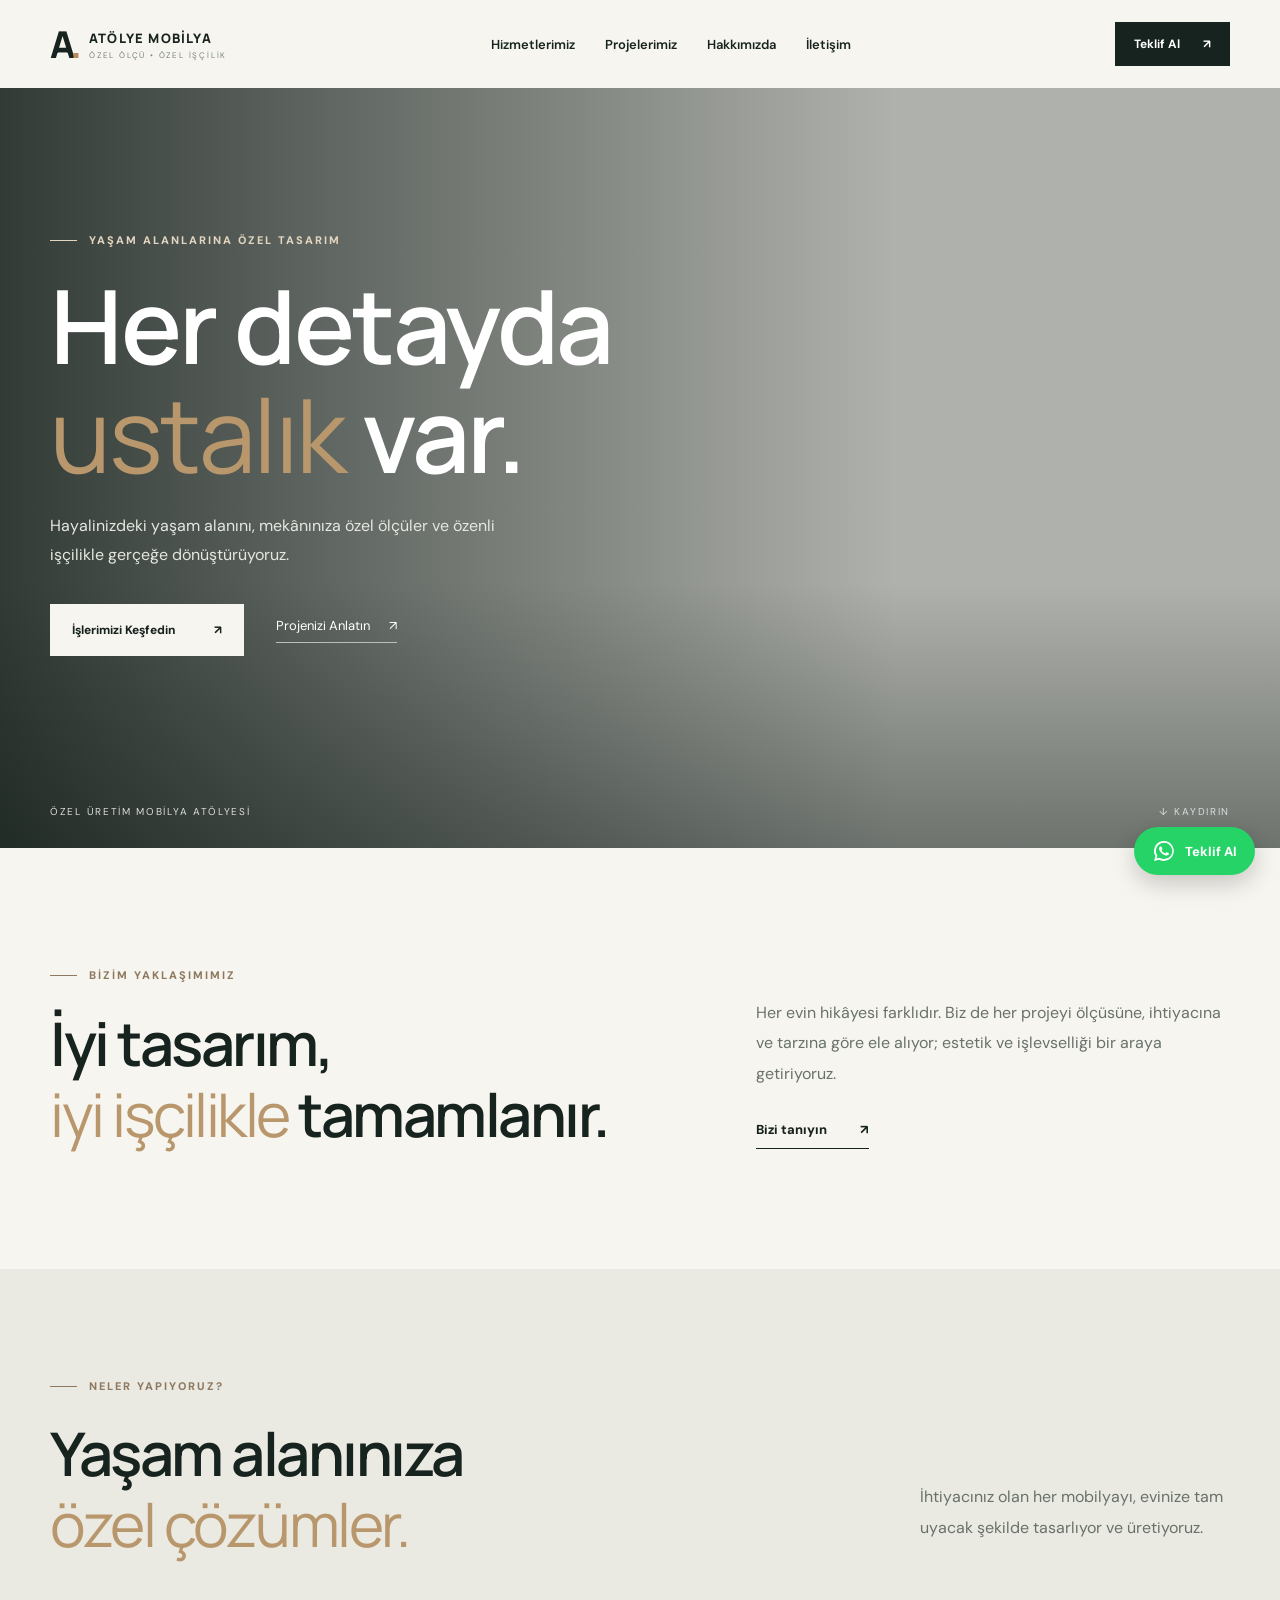
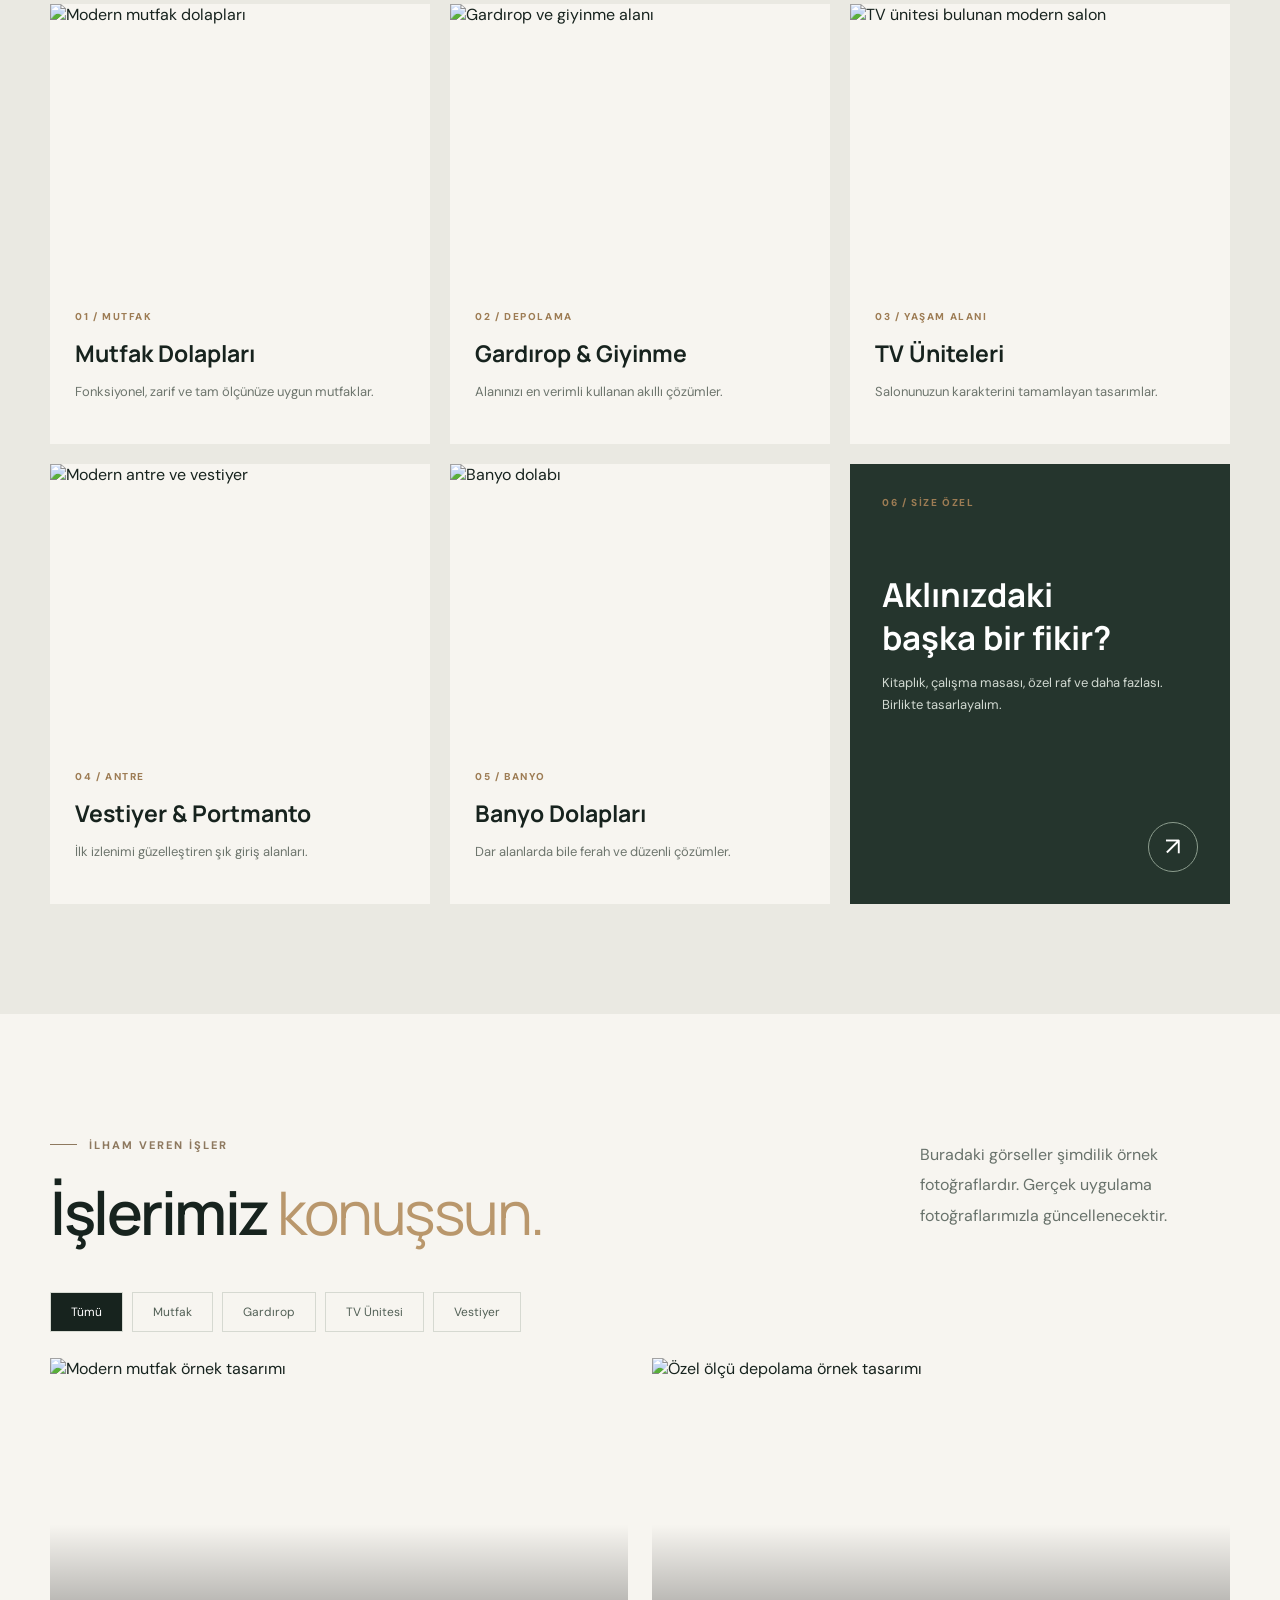
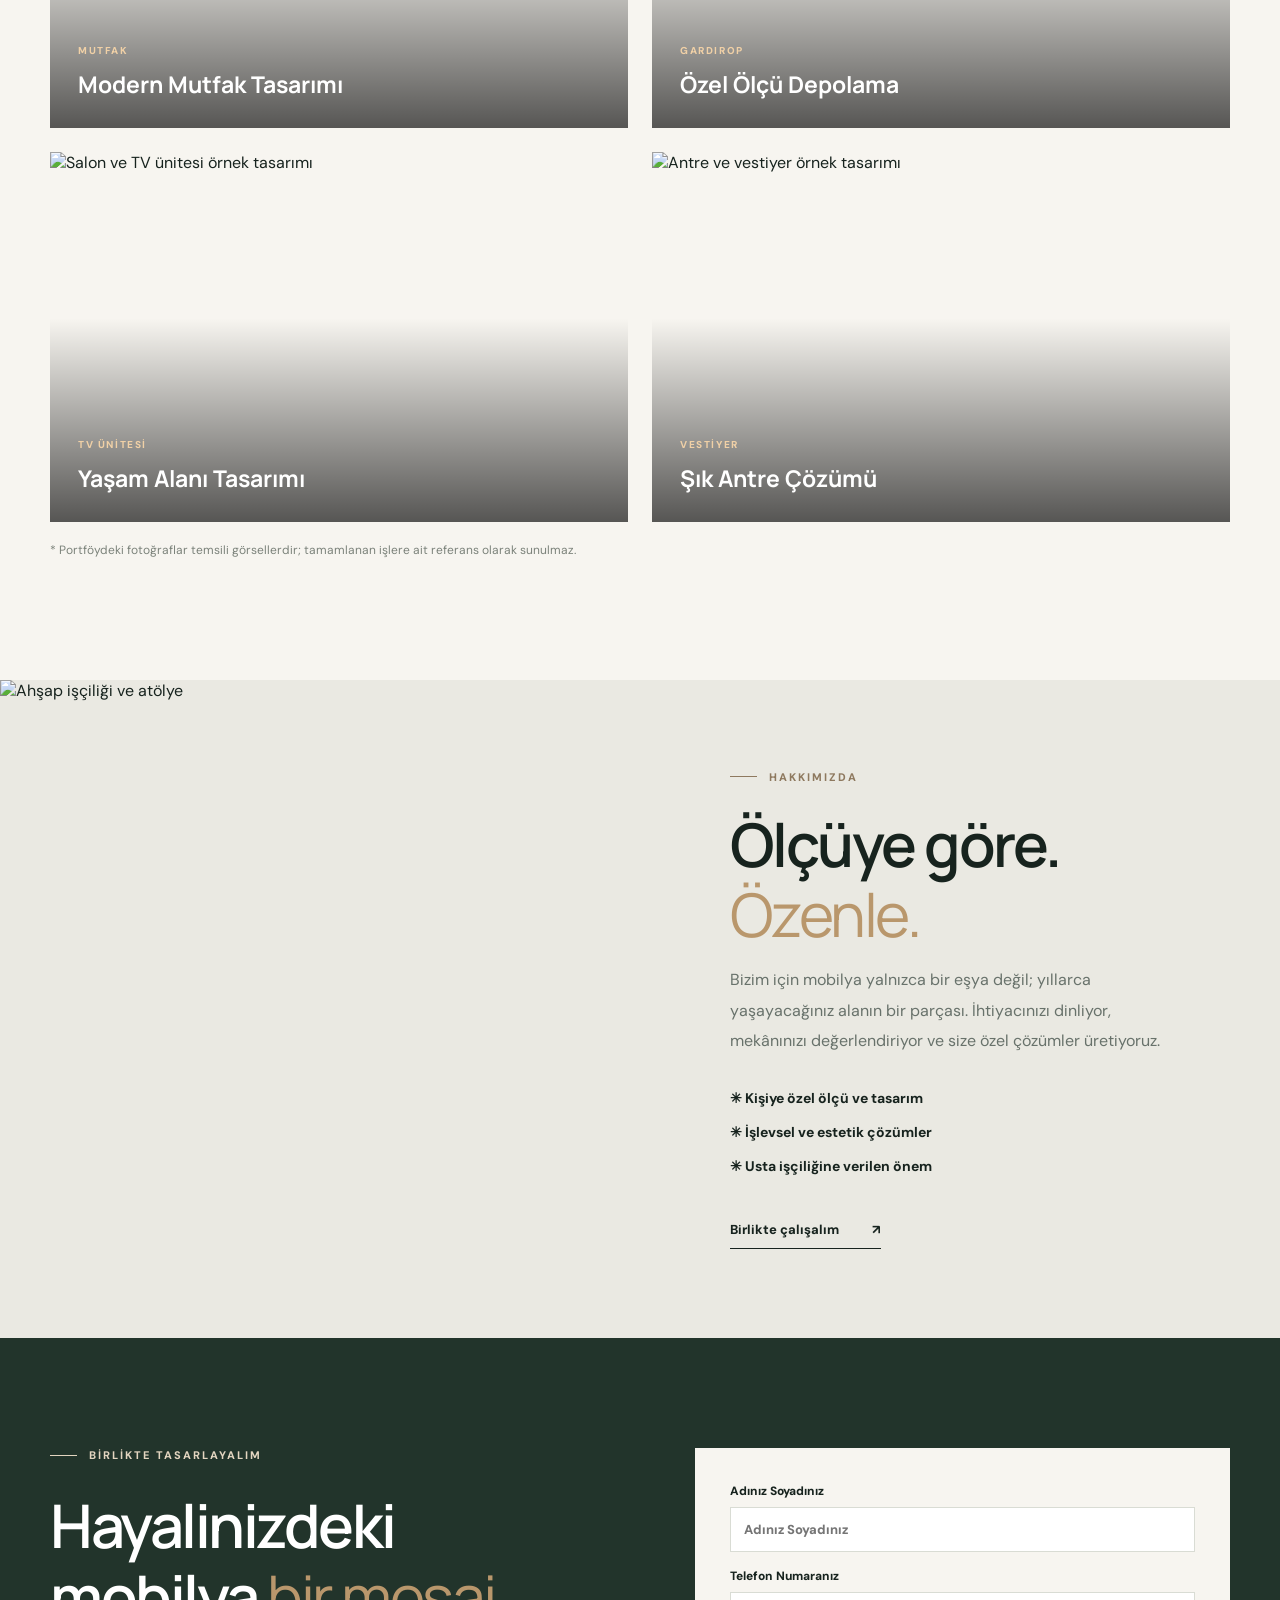
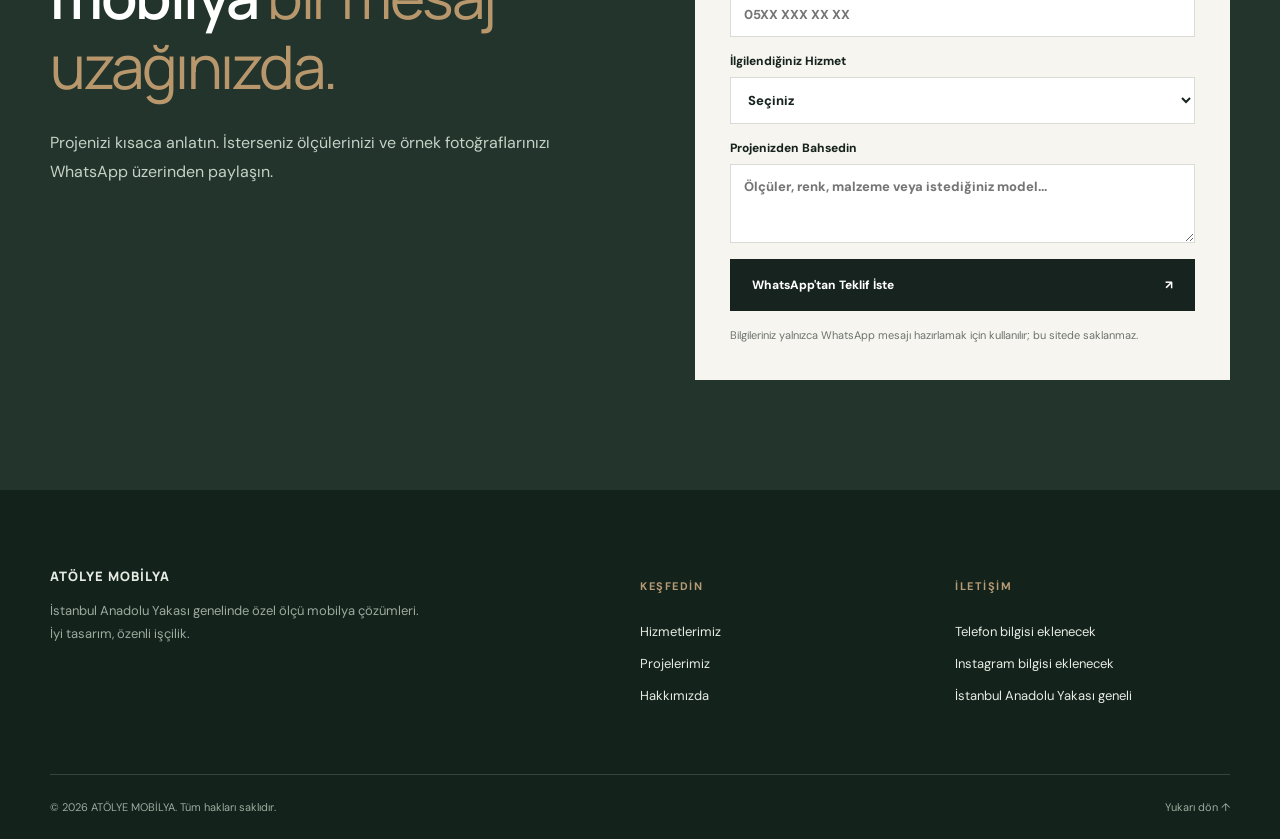
==== index.html @ ea19c131 "Add files via upload" ====
<!doctype html>
<html lang="tr">
<head>
<meta charset="utf-8"><meta name="viewport" content="width=device-width, initial-scale=1">
<title>Atölye Mobilya | Özel Ölçü Mobilya & İç Mekân Çözümleri</title>
<meta name="description" content="İstanbul Anadolu Yakası genelinde özel ölçü mutfak dolabı, gardırop, TV ünitesi, vestiyer ve banyo dolabı imalatı. Projeniz için teklif isteyin.">
<meta name="robots" content="index,follow"><meta name="geo.region" content="TR-34"><meta name="geo.placename" content="İstanbul Anadolu Yakası"><meta name="theme-color" content="#17231e">
<link rel="preconnect" href="https://fonts.googleapis.com"><link rel="preconnect" href="https://fonts.gstatic.com" crossorigin>
<link href="https://fonts.googleapis.com/css2?family=DM+Sans:wght@400;500;600;700&family=Manrope:wght@400;500;600;700;800&display=swap" rel="stylesheet">
<link rel="stylesheet" href="style.css">
</head>
<body>
<header class="header" id="top"><div class="wrap nav">
<a class="brand" href="#top"><span class="brand-mark">A<span class="brand-dot">.</span></span><span class="brand-words"><b data-brand>ATÖLYE MOBİLYA</b><small>ÖZEL ÖLÇÜ • ÖZEL İŞÇİLİK</small></span></a>
<nav class="desktop-nav"><a href="#hizmetler">Hizmetlerimiz</a><a href="#projeler">Projelerimiz</a><a href="#hakkimizda">Hakkımızda</a><a href="#iletisim">İletişim</a></nav>
<a class="nav-cta" href="#teklif">Teklif Al <span>↗</span></a>
<button class="menu-toggle" aria-label="Menüyü aç" aria-expanded="false">☰</button>
</div><nav class="mobile-nav" id="mobileNav"><a href="#hizmetler">Hizmetlerimiz</a><a href="#projeler">Projelerimiz</a><a href="#hakkimizda">Hakkımızda</a><a href="#iletisim">İletişim</a></nav></header>
<main>
<section class="hero"><div class="hero-bg"></div><div class="hero-shade"></div><div class="wrap hero-inner"><div class="eyebrow light"><span class="line"></span> YAŞAM ALANLARINA ÖZEL TASARIM</div><h1>Her detayda<br><em>ustalık</em> var.</h1><p>Hayalinizdeki yaşam alanını, mekânınıza özel ölçüler ve özenli işçilikle gerçeğe dönüştürüyoruz.</p><div class="hero-actions"><a class="btn btn-light" href="#projeler">İşlerimizi Keşfedin <span>↗</span></a><a class="text-link" href="#teklif">Projenizi Anlatın <span>↗</span></a></div></div><div class="hero-bottom wrap"><span>ÖZEL ÜRETİM MOBİLYA ATÖLYESİ</span><span>↓ KAYDIRIN</span></div></section>
<section class="intro wrap"><div class="eyebrow"><span class="line"></span> BİZİM YAKLAŞIMIMIZ</div><div class="intro-grid"><h2>İyi tasarım,<br><em>iyi işçilikle</em> tamamlanır.</h2><div><p>Her evin hikâyesi farklıdır. Biz de her projeyi ölçüsüne, ihtiyacına ve tarzına göre ele alıyor; estetik ve işlevselliği bir araya getiriyoruz.</p><a class="under-link" href="#hakkimizda">Bizi tanıyın <span>↗</span></a></div></div></section>
<section class="services section-pad" id="hizmetler"><div class="wrap"><div class="section-heading"><div><div class="eyebrow"><span class="line"></span> NELER YAPIYORUZ?</div><h2>Yaşam alanınıza<br><em>özel çözümler.</em></h2></div><p>İhtiyacınız olan her mobilyayı, evinize tam uyacak şekilde tasarlıyor ve üretiyoruz.</p></div>
<div class="service-grid">
<article class="service-card"><img src="https://images.unsplash.com/photo-1556912172-45b7abe8b7e1?auto=format&fit=crop&w=1100&q=85" alt="Modern mutfak dolapları" loading="lazy"><div><span>01 / MUTFAK</span><h3>Mutfak Dolapları</h3><p>Fonksiyonel, zarif ve tam ölçünüze uygun mutfaklar.</p></div></article>
<article class="service-card"><img src="https://images.unsplash.com/photo-1558997519-83ea9252edf8?auto=format&fit=crop&w=1100&q=85" alt="Gardırop ve giyinme alanı" loading="lazy"><div><span>02 / DEPOLAMA</span><h3>Gardırop & Giyinme</h3><p>Alanınızı en verimli kullanan akıllı çözümler.</p></div></article>
<article class="service-card"><img src="https://images.unsplash.com/photo-1600210492486-724fe5c67fb0?auto=format&fit=crop&w=1100&q=85" alt="TV ünitesi bulunan modern salon" loading="lazy"><div><span>03 / YAŞAM ALANI</span><h3>TV Üniteleri</h3><p>Salonunuzun karakterini tamamlayan tasarımlar.</p></div></article>
<article class="service-card"><img src="https://images.unsplash.com/photo-1600566753190-17f0baa2a6c3?auto=format&fit=crop&w=1100&q=85" alt="Modern antre ve vestiyer" loading="lazy"><div><span>04 / ANTRE</span><h3>Vestiyer & Portmanto</h3><p>İlk izlenimi güzelleştiren şık giriş alanları.</p></div></article>
<article class="service-card"><img src="https://images.unsplash.com/photo-1620626011761-996317b8d101?auto=format&fit=crop&w=1100&q=85" alt="Banyo dolabı" loading="lazy"><div><span>05 / BANYO</span><h3>Banyo Dolapları</h3><p>Dar alanlarda bile ferah ve düzenli çözümler.</p></div></article>
<article class="service-card service-plain"><div class="plain-content"><span>06 / SİZE ÖZEL</span><h3>Aklınızdaki<br>başka bir fikir?</h3><p>Kitaplık, çalışma masası, özel raf ve daha fazlası. Birlikte tasarlayalım.</p><a href="#teklif" class="circle-arrow" aria-label="Teklif iste">↗</a></div></article>
</div></div></section>
<section class="portfolio section-pad" id="projeler"><div class="wrap"><div class="section-heading"><div><div class="eyebrow"><span class="line"></span> İLHAM VEREN İŞLER</div><h2>İşlerimiz <em>konuşsun.</em></h2></div><p>Buradaki görseller şimdilik örnek fotoğraflardır. Gerçek uygulama fotoğraflarımızla güncellenecektir.</p></div>
<div class="filters" role="group" aria-label="Proje filtreleri"><button class="filter active" data-filter="all">Tümü</button><button class="filter" data-filter="mutfak">Mutfak</button><button class="filter" data-filter="gardırop">Gardırop</button><button class="filter" data-filter="tv">TV Ünitesi</button><button class="filter" data-filter="vestiyer">Vestiyer</button></div>
<div class="project-grid">
<article class="project" data-cat="mutfak"><img src="https://images.unsplash.com/photo-1600607687920-4e2a09cf159d?auto=format&fit=crop&w=1200&q=85" alt="Modern mutfak örnek tasarımı" loading="lazy"><div class="project-info"><span>MUTFAK</span><h3>Modern Mutfak Tasarımı</h3></div></article>
<article class="project" data-cat="gardırop"><img src="https://images.unsplash.com/photo-1616486338812-3dadae4b4ace?auto=format&fit=crop&w=1200&q=85" alt="Özel ölçü depolama örnek tasarımı" loading="lazy"><div class="project-info"><span>GARDIROP</span><h3>Özel Ölçü Depolama</h3></div></article>
<article class="project" data-cat="tv"><img src="https://images.unsplash.com/photo-1600607687939-ce8a6c25118c?auto=format&fit=crop&w=1200&q=85" alt="Salon ve TV ünitesi örnek tasarımı" loading="lazy"><div class="project-info"><span>TV ÜNİTESİ</span><h3>Yaşam Alanı Tasarımı</h3></div></article>
<article class="project" data-cat="vestiyer"><img src="https://images.unsplash.com/photo-1600607687644-c7171b42498f?auto=format&fit=crop&w=1200&q=85" alt="Antre ve vestiyer örnek tasarımı" loading="lazy"><div class="project-info"><span>VESTİYER</span><h3>Şık Antre Çözümü</h3></div></article>
</div><p class="portfolio-note">* Portföydeki fotoğraflar temsili görsellerdir; tamamlanan işlere ait referans olarak sunulmaz.</p></div></section>
<section class="about" id="hakkimizda"><div class="about-image"><img src="https://images.unsplash.com/photo-1504917595217-d4dc5ebe6122?auto=format&fit=crop&w=1400&q=85" alt="Ahşap işçiliği ve atölye" loading="lazy"></div><div class="about-copy"><div class="eyebrow"><span class="line"></span> HAKKIMIZDA</div><h2>Ölçüye göre.<br><em>Özenle.</em></h2><p>Bizim için mobilya yalnızca bir eşya değil; yıllarca yaşayacağınız alanın bir parçası. İhtiyacınızı dinliyor, mekânınızı değerlendiriyor ve size özel çözümler üretiyoruz.</p><div class="about-points"><span>✳ Kişiye özel ölçü ve tasarım</span><span>✳ İşlevsel ve estetik çözümler</span><span>✳ Usta işçiliğine verilen önem</span></div><a class="under-link" href="#teklif">Birlikte çalışalım <span>↗</span></a></div></section>
<section class="cta-section" id="teklif"><div class="wrap cta-grid"><div><div class="eyebrow light"><span class="line"></span> BİRLİKTE TASARLAYALIM</div><h2>Hayalinizdeki<br>mobilya <em>bir mesaj uzağınızda.</em></h2><p>Projenizi kısaca anlatın. İsterseniz ölçülerinizi ve örnek fotoğraflarınızı WhatsApp üzerinden paylaşın.</p></div><form id="quoteForm" class="quote-form"><label>Adınız Soyadınız<input name="name" placeholder="Adınız Soyadınız" required></label><label>Telefon Numaranız<input name="phone" type="tel" placeholder="05XX XXX XX XX" required></label><label>İlgilendiğiniz Hizmet<select name="service" required><option value="">Seçiniz</option><option>Mutfak Dolabı</option><option>Gardırop</option><option>TV Ünitesi</option><option>Vestiyer</option><option>Banyo Dolabı</option><option>Diğer Özel Mobilya</option></select></label><label>Projenizden Bahsedin<textarea name="details" rows="3" placeholder="Ölçüler, renk, malzeme veya istediğiniz model..."></textarea></label><button class="btn btn-dark" type="submit">WhatsApp'tan Teklif İste <span>↗</span></button><small id="formNotice">Bilgileriniz yalnızca WhatsApp mesajı hazırlamak için kullanılır; bu sitede saklanmaz.</small></form></div></section>
</main>
<footer id="iletisim"><div class="wrap footer-grid"><div><a class="footer-brand" href="#top" data-brand>ATÖLYE MOBİLYA</a><p>İstanbul Anadolu Yakası genelinde özel ölçü mobilya çözümleri.<br>İyi tasarım, özenli işçilik.</p></div><div><h4>KEŞFEDİN</h4><a href="#hizmetler">Hizmetlerimiz</a><a href="#projeler">Projelerimiz</a><a href="#hakkimizda">Hakkımızda</a></div><div><h4>İLETİŞİM</h4><a id="footerPhone" href="#teklif">Telefon bilgisi eklenecek</a><a id="footerInstagram" href="#teklif">Instagram bilgisi eklenecek</a><span id="footerLocation">Hizmet bölgesi eklenecek</span></div></div><div class="wrap footer-bottom"><span>© <span id="year"></span> <span data-brand>ATÖLYE MOBİLYA</span>. Tüm hakları saklıdır.</span><a href="#top">Yukarı dön ↑</a></div></footer>
<a class="floating-wa" href="#teklif" aria-label="WhatsApp'tan teklif iste"><svg viewBox="0 0 24 24" aria-hidden="true"><path fill="currentColor" d="M12.04 2A9.93 9.93 0 0 0 3.5 17.1L2 22l5.04-1.32A9.96 9.96 0 1 0 12.04 2Zm0 18.12a8.15 8.15 0 0 1-4.16-1.14l-.3-.18-2.99.78.8-2.92-.2-.3a8.2 8.2 0 1 1 6.85 3.76Zm4.5-6.13c-.25-.12-1.47-.73-1.7-.81-.22-.08-.39-.12-.55.12-.16.25-.63.81-.77.98-.14.16-.28.18-.53.06-.25-.13-1.04-.39-1.98-1.23-.73-.65-1.23-1.46-1.37-1.7-.14-.25-.02-.38.1-.5.11-.11.25-.29.37-.43.12-.14.16-.24.24-.4.08-.16.04-.31-.02-.43-.06-.13-.55-1.33-.76-1.82-.2-.48-.4-.41-.55-.42h-.47c-.16 0-.43.06-.65.31-.22.25-.85.83-.85 2.03s.87 2.36.99 2.52c.12.16 1.71 2.61 4.14 3.66.58.25 1.03.4 1.38.51.58.18 1.11.15 1.53.09.47-.07 1.47-.6 1.68-1.18.21-.58.21-1.08.15-1.18-.06-.1-.22-.16-.47-.29Z"/></svg><span>Teklif Al</span></a>
<script src="config.js"></script><script src="script.js"></script>
</body></html>
---- style.css ----
*{box-sizing:border-box}html{scroll-behavior:smooth}body{margin:0;background:#f7f5f0;color:#17231e;font-family:"DM Sans",sans-serif}a{color:inherit;text-decoration:none}button,input,select,textarea{font:inherit}button{cursor:pointer}img{display:block;width:100%;height:100%;object-fit:cover}.wrap{width:min(1180px,calc(100% - 48px));margin:auto}.header{height:88px;position:relative;z-index:20;background:#f7f5f0}.nav{height:100%;display:flex;align-items:center;justify-content:space-between;gap:24px}.brand{display:flex;align-items:center;gap:12px}.brand-mark{font:800 37px Manrope,sans-serif;letter-spacing:-5px}.brand-dot{color:#b68c5a}.brand-words{display:flex;flex-direction:column;gap:3px}.brand-words b{font:800 13px Manrope;letter-spacing:1.2px}.brand-words small{font-size:8px;letter-spacing:1.8px;color:#79827c}.desktop-nav{display:flex;gap:30px;font-size:13px;font-weight:600}.desktop-nav a:hover,.under-link:hover{color:#a37a4d}.nav-cta{padding:14px 19px;background:#17231e;color:white;font-size:12px;font-weight:700}.nav-cta span,.btn span{margin-left:20px}.menu-toggle,.mobile-nav{display:none}.hero{height:min(760px,calc(100svh - 88px));min-height:560px;position:relative;color:white}.hero-bg{position:absolute;inset:0;background:url("https://images.unsplash.com/photo-1600607687920-4e2a09cf159d?auto=format&fit=crop&w=2000&q=90") center/cover}.hero-shade{position:absolute;inset:0;background:linear-gradient(90deg,rgba(10,21,16,.83),rgba(10,21,16,.30) 70%),linear-gradient(0deg,rgba(10,21,16,.4),transparent 35%)}.hero-inner{position:relative;padding-top:145px}.eyebrow{font-size:11px;font-weight:800;letter-spacing:2px;display:flex;align-items:center;gap:12px;color:#8e795f}.eyebrow.light{color:#e3d5c0}.line{width:27px;height:1px;background:currentColor}.hero h1,h2{font-family:Manrope,sans-serif;letter-spacing:-2.5px;font-weight:600}.hero h1{font-size:clamp(60px,8vw,112px);line-height:1.06;margin:24px 0}.hero h1 em,h2 em{font-style:normal;font-weight:400;color:#b9976c}.hero p{max-width:490px;color:#e6e7e1;line-height:1.8;font-size:16px}.hero-actions{display:flex;align-items:center;gap:32px;margin-top:34px}.btn{border:0;padding:18px 22px;font-size:12px;font-weight:800;display:inline-flex;justify-content:space-between;align-items:center;gap:18px}.btn-light{background:#f7f5f0;color:#17231e}.text-link{font-size:13px;border-bottom:1px solid #bdbeb5;padding-bottom:8px}.text-link span{margin-left:16px}.hero-bottom{position:absolute;bottom:30px;left:50%;transform:translateX(-50%);display:flex;justify-content:space-between;font-size:10px;letter-spacing:1.7px;color:#ddd}.intro{padding:120px 0}.intro-grid{display:grid;grid-template-columns:1.3fr 1fr;gap:90px;align-items:end}.intro h2,.section-heading h2,.about h2,.cta-section h2{font-size:clamp(39px,4.7vw,64px);line-height:1.17;margin:25px 0 0}.intro-grid p,.section-heading p,.about-copy p{color:#68726b;font-size:16px;line-height:1.9}.under-link{display:inline-block;font-size:13px;font-weight:800;border-bottom:1px solid;padding:0 0 10px;margin-top:16px}.under-link span{margin-left:30px}.section-pad{padding:110px 0}.services{background:#eae9e2}.section-heading{display:flex;justify-content:space-between;align-items:end;gap:45px;margin-bottom:45px}.section-heading p{max-width:310px}.service-grid{display:grid;grid-template-columns:repeat(3,1fr);gap:20px}.service-card{background:#f7f5f0;min-height:440px}.service-card img{height:275px}.service-card>div:not(.plain-content){padding:25px}.service-card span,.project-info span,.plain-content span{font-size:10px;letter-spacing:1.6px;color:#9d7c54;font-weight:800}.service-card h3{font:700 23px Manrope;margin:12px 0}.service-card p{font-size:13px;line-height:1.7;color:#6d756d;margin:0}.service-plain{background:#25352d;color:white}.plain-content{height:100%;padding:32px;display:flex;flex-direction:column}.plain-content h3{font-size:33px;line-height:1.3;margin-top:65px}.plain-content p{color:#d1d9d1}.circle-arrow{margin-top:auto;align-self:flex-end;border:1px solid #8b9c8d;width:50px;height:50px;display:grid;place-items:center;border-radius:50%;font-size:25px}.portfolio{background:#f7f5f0}.filters{display:flex;gap:9px;flex-wrap:wrap;margin-bottom:26px}.filter{border:1px solid #d6d9d1;background:transparent;color:#526056;padding:11px 20px;font-size:12px}.filter.active,.filter:hover{background:#17231e;color:white}.project-grid{display:grid;grid-template-columns:repeat(2,1fr);gap:24px}.project{position:relative;height:370px;overflow:hidden}.project img{transition:transform .5s}.project:hover img{transform:scale(1.05)}.project:after{content:"";position:absolute;inset:0;background:linear-gradient(0deg,rgba(0,0,0,.65),transparent 55%)}.project-info{position:absolute;z-index:1;bottom:28px;left:28px;color:white}.project-info span{color:#f0d0a6}.project-info h3{font:700 23px Manrope;margin:9px 0 0}.project.hidden{display:none}.portfolio-note{font-size:12px;color:#7b827a;margin-top:20px}.about{display:grid;grid-template-columns:1fr 1fr;background:#eae9e2}.about-image{min-height:650px}.about-copy{padding:clamp(45px,7vw,110px);display:flex;flex-direction:column;align-items:flex-start;justify-content:center}.about-points{display:flex;flex-direction:column;gap:16px;margin:16px 0 30px;font-size:14px;font-weight:700}.cta-section{padding:110px 0;background:#22342b;color:white}.cta-grid{display:grid;grid-template-columns:1fr 1fr;gap:110px}.cta-section h2{margin:28px 0}.cta-section p{color:#c5d1c7;line-height:1.8}.quote-form{background:#f7f5f0;padding:35px;color:#17231e;display:flex;flex-direction:column;gap:16px}.quote-form label{display:flex;flex-direction:column;gap:8px;font-size:12px;font-weight:800}.quote-form input,.quote-form select,.quote-form textarea{width:100%;padding:13px;border:1px solid #d9dcd4;border-radius:0;background:white;color:#17231e;outline-color:#9c7c53;font-size:13px}.btn-dark{background:#17231e;color:white;width:100%}.quote-form small{font-size:11px;line-height:1.6;color:#6b746c}footer{background:#13221a;color:#e6ebe4;padding:75px 0 25px}.footer-grid{display:grid;grid-template-columns:2fr 1fr 1fr;gap:40px}.footer-brand{font:800 23px Manrope;letter-spacing:1px}.footer-grid p{color:#9daaa0;line-height:1.8;font-size:13px}.footer-grid>div:not(:first-child){display:flex;flex-direction:column;gap:15px}.footer-grid h4{font-size:11px;letter-spacing:1.5px;color:#b69b76}.footer-grid a,.footer-grid span{font-size:13px}.footer-bottom{border-top:1px solid #34463b;margin-top:70px;padding-top:25px;display:flex;justify-content:space-between;color:#9daaa0;font-size:11px}.floating-wa{position:fixed;right:25px;bottom:25px;z-index:30;display:flex;align-items:center;gap:9px;background:#25d366;color:white;border-radius:50px;padding:12px 18px;font-size:13px;font-weight:800;box-shadow:0 8px 25px #0003}.floating-wa svg{width:24px;height:24px}@media(max-width:900px){.desktop-nav,.nav-cta{display:none}.menu-toggle{display:block;border:0;background:none;font-size:27px}.mobile-nav.open{display:flex;position:absolute;top:88px;left:0;right:0;background:#f7f5f0;flex-direction:column;padding:20px 24px;gap:20px;box-shadow:0 10px 20px #0001}.hero-inner{padding-top:110px}.service-grid{grid-template-columns:repeat(2,1fr)}.intro-grid,.cta-grid{gap:40px}.about-copy{padding:45px}}@media(max-width:620px){.wrap{width:calc(100% - 36px)}.header{height:74px}.mobile-nav.open{top:74px}.brand-words b{font-size:11px}.brand-words small{font-size:7px}.hero{min-height:600px;height:calc(100svh - 74px)}.hero-inner{padding-top:115px}.hero h1{font-size:57px;letter-spacing:-2px}.hero p{font-size:14px}.hero-actions{flex-direction:column;align-items:flex-start;gap:22px}.hero-bottom{font-size:8px}.intro{padding:75px 0}.intro-grid,.cta-grid,.about{grid-template-columns:1fr}.intro h2,.section-heading h2,.about h2,.cta-section h2{font-size:41px;letter-spacing:-1.5px}.section-pad{padding:75px 0}.section-heading{display:block}.section-heading p{max-width:100%}.service-grid,.project-grid{grid-template-columns:1fr}.service-card{min-height:unset}.service-card img{height:260px}.service-plain{min-height:340px}.plain-content h3{margin-top:35px}.project{height:290px}.about-image{min-height:350px}.about-copy{padding:65px 24px}.cta-section{padding:75px 0}.quote-form{padding:24px}.footer-grid{grid-template-columns:1fr 1fr}.footer-grid>div:first-child{grid-column:1/-1}.footer-bottom{gap:20px}.floating-wa{right:15px;bottom:15px}.floating-wa span{display:none}.floating-wa{padding:14px}}
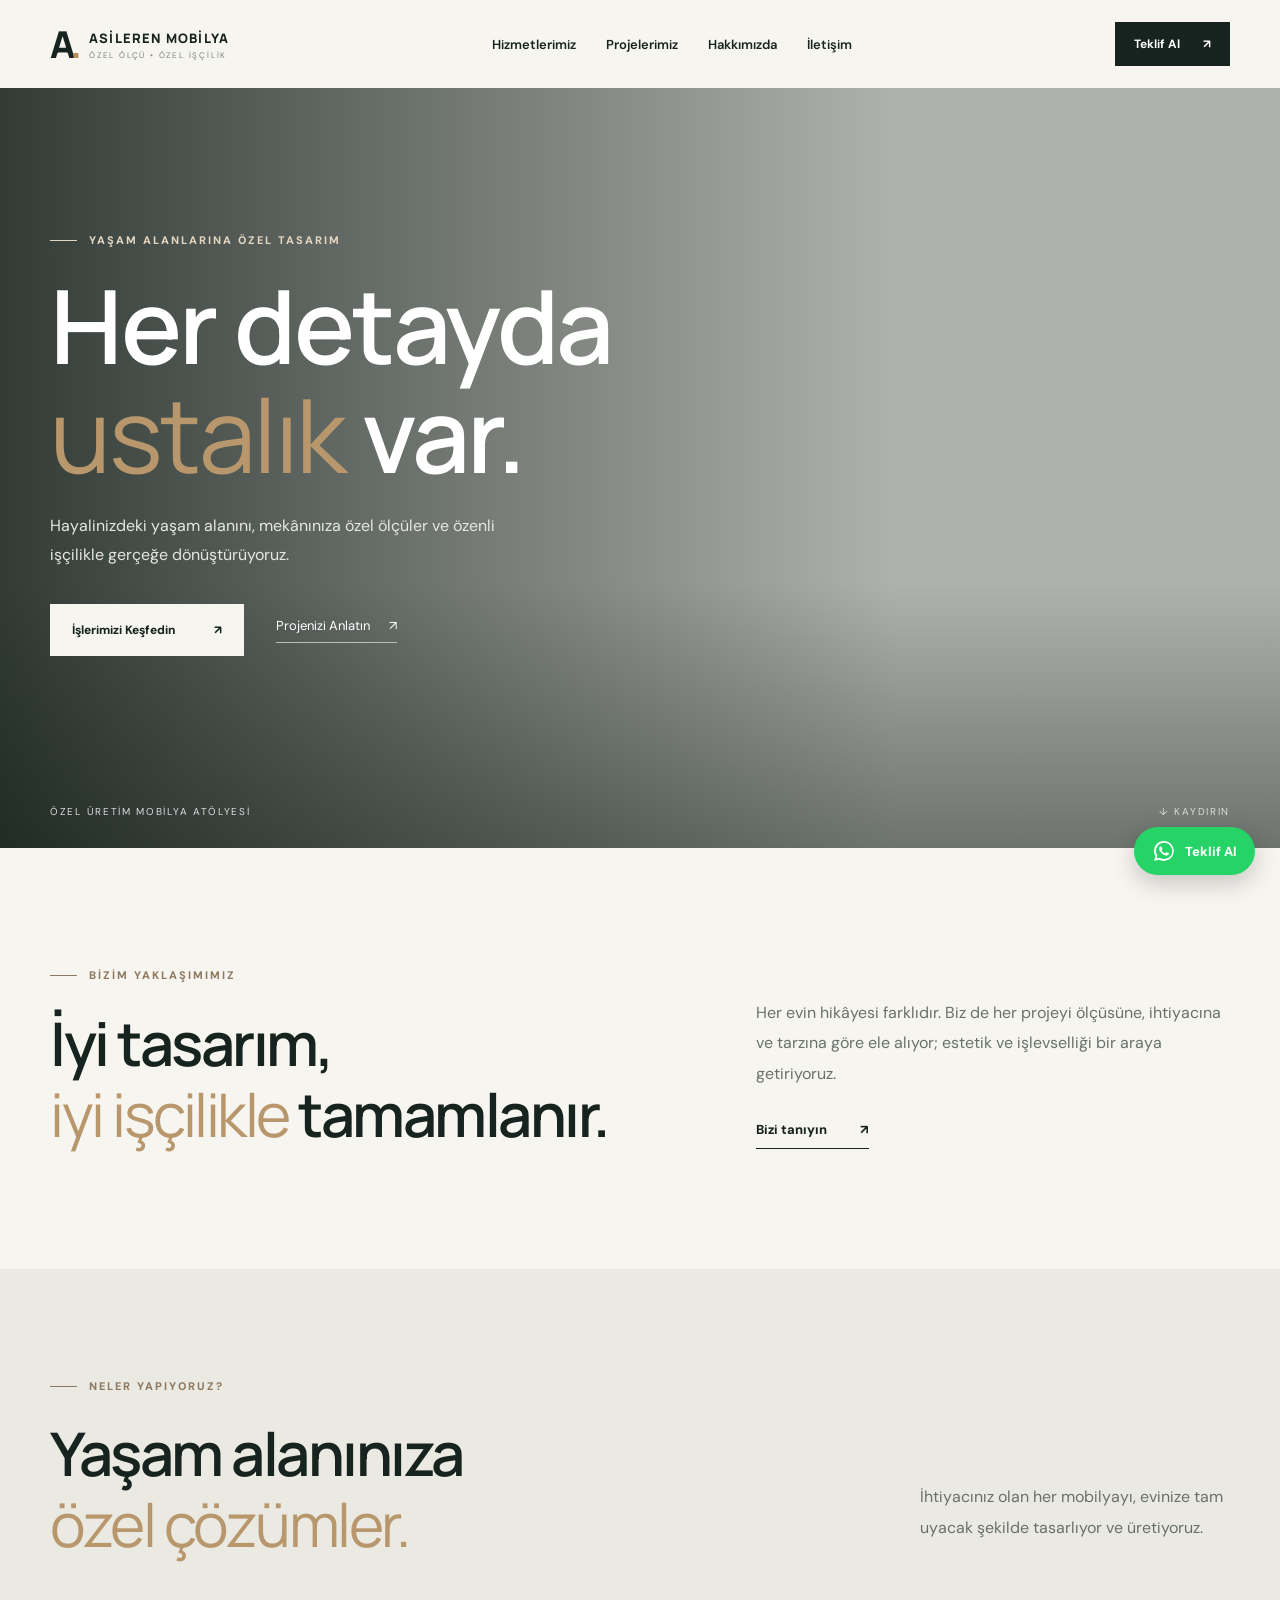
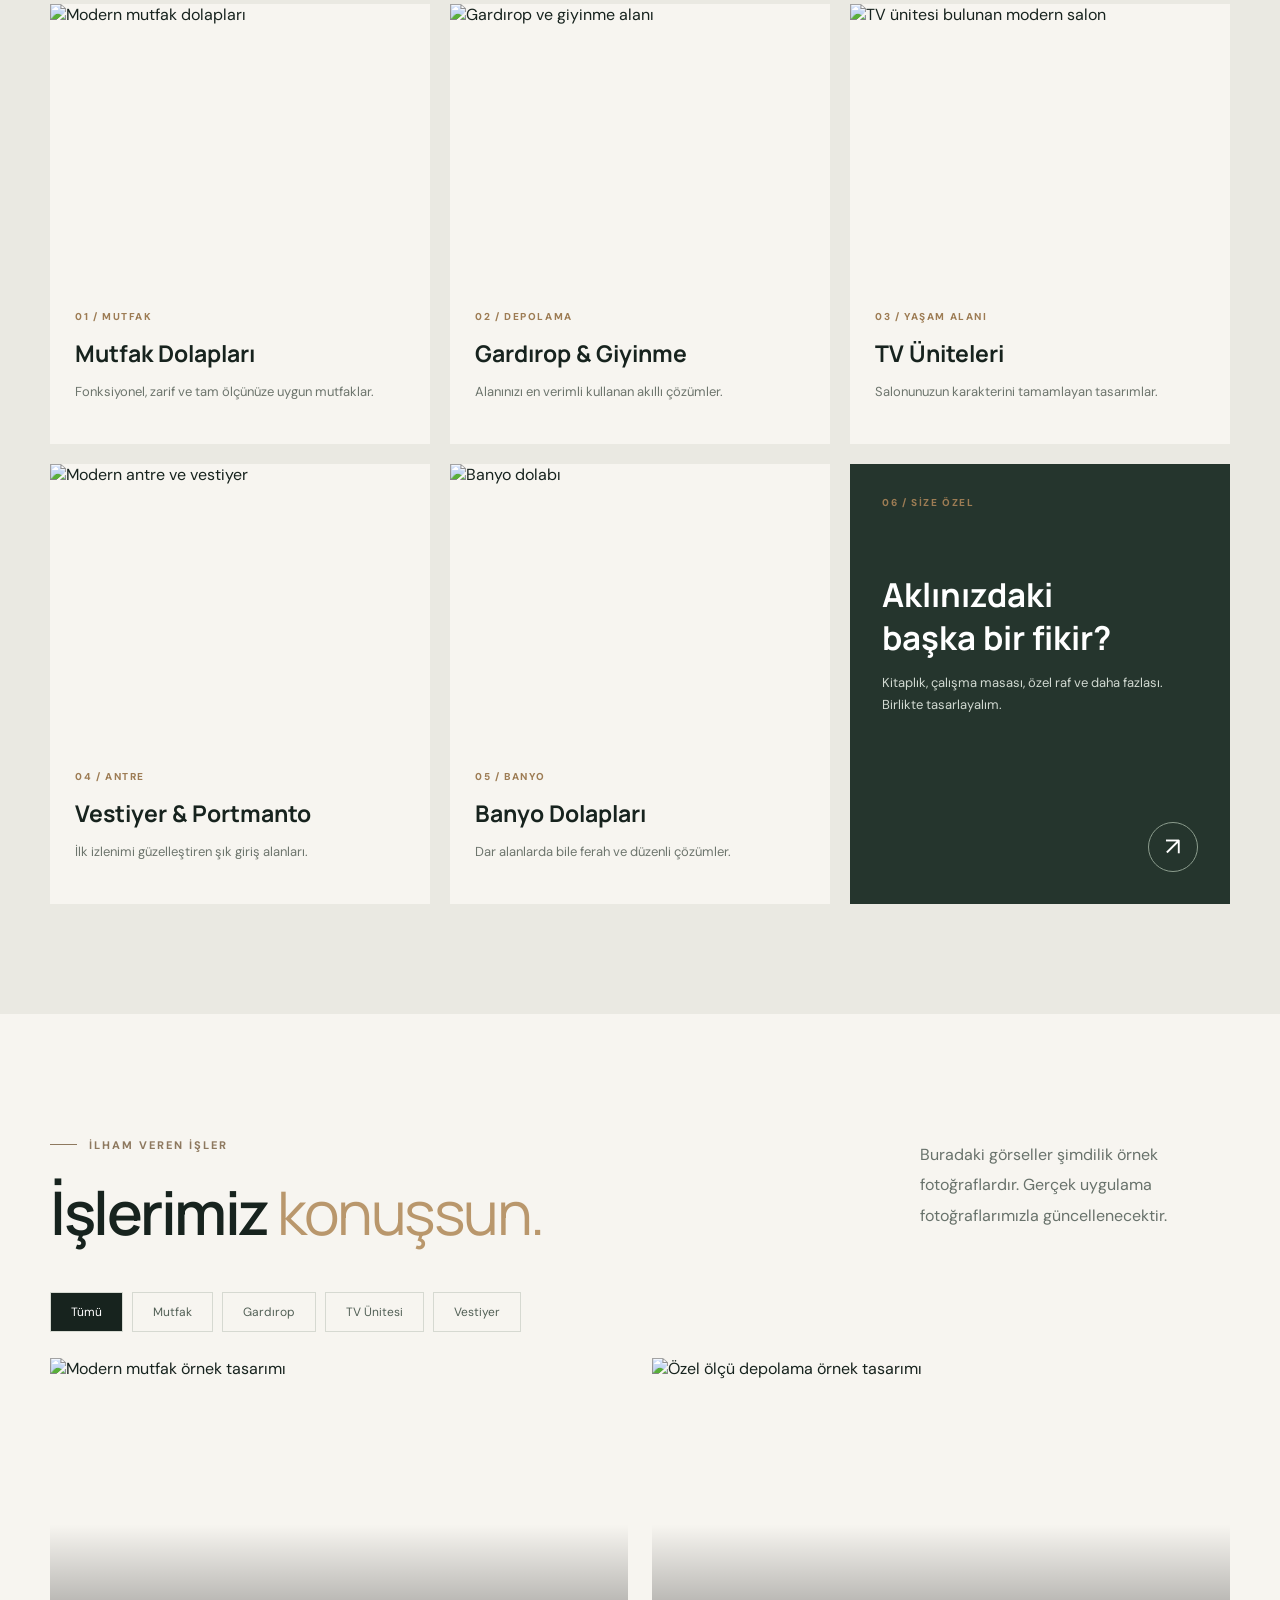
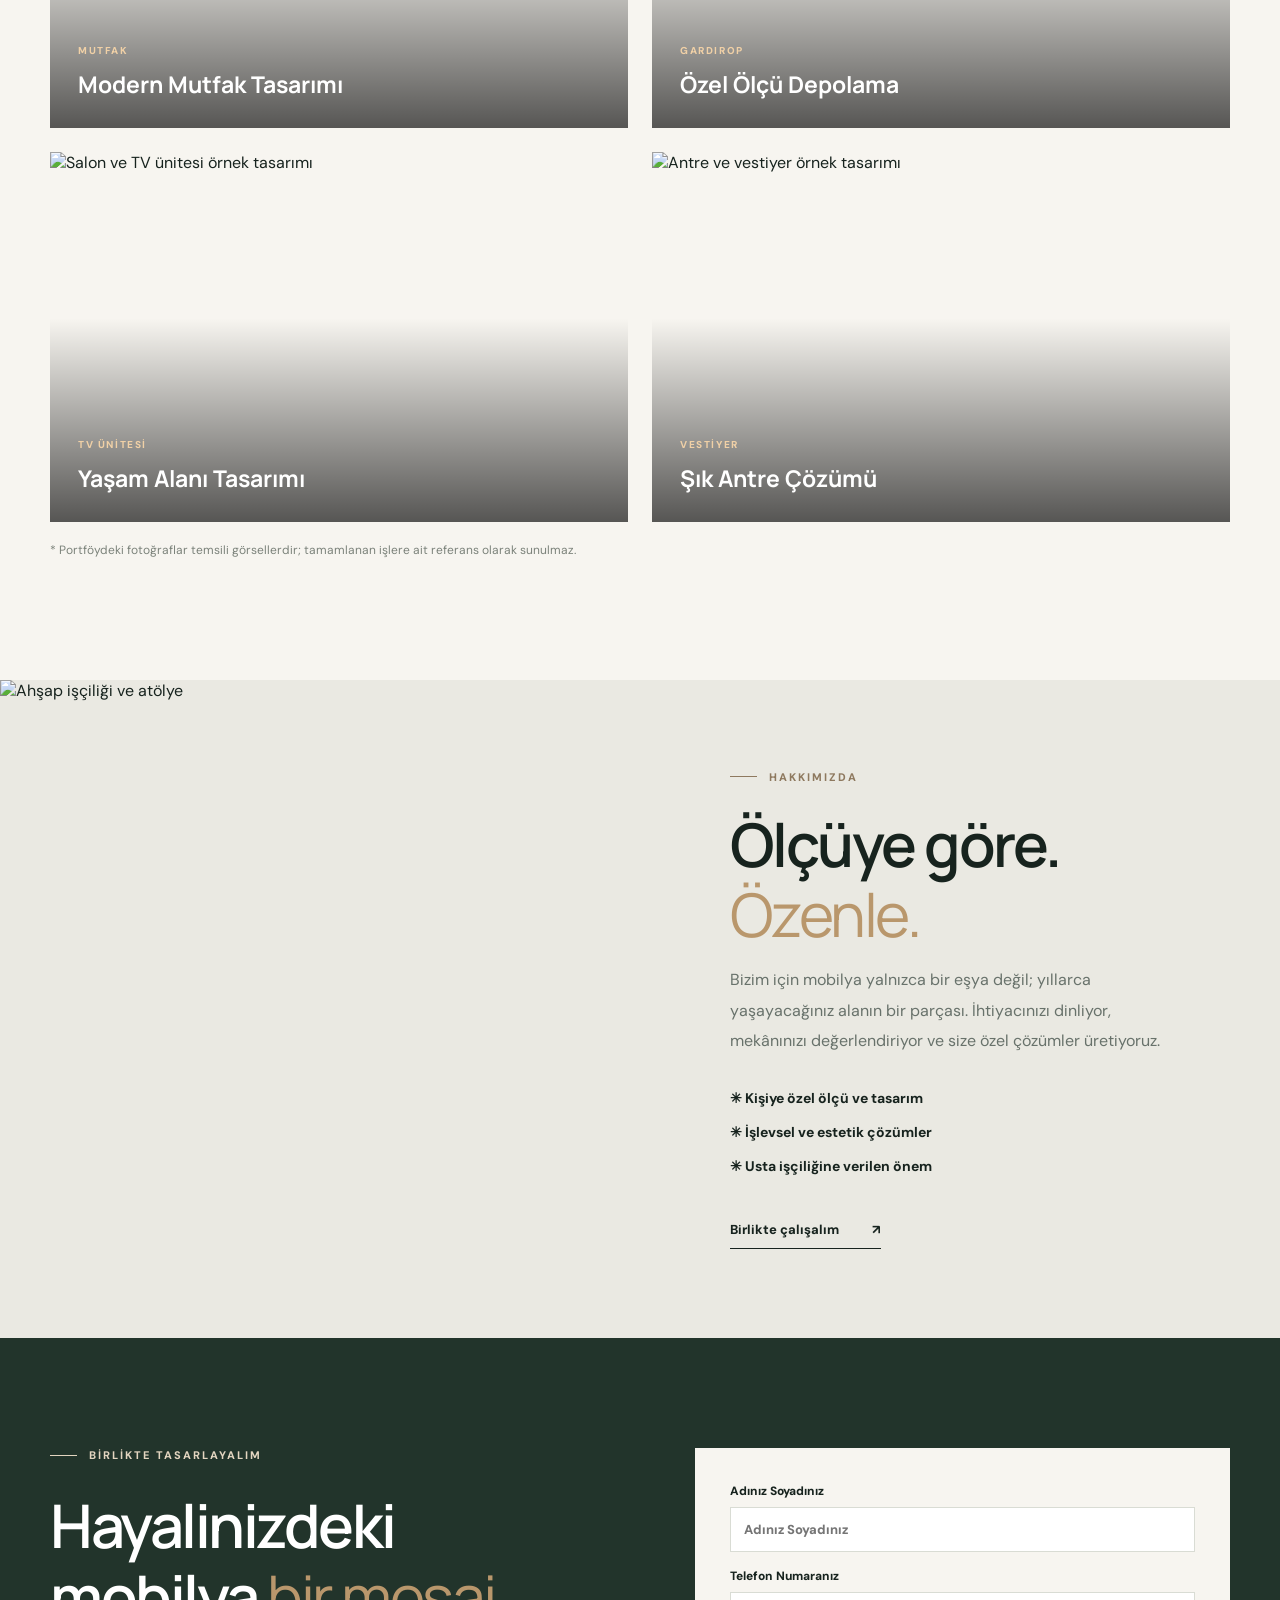
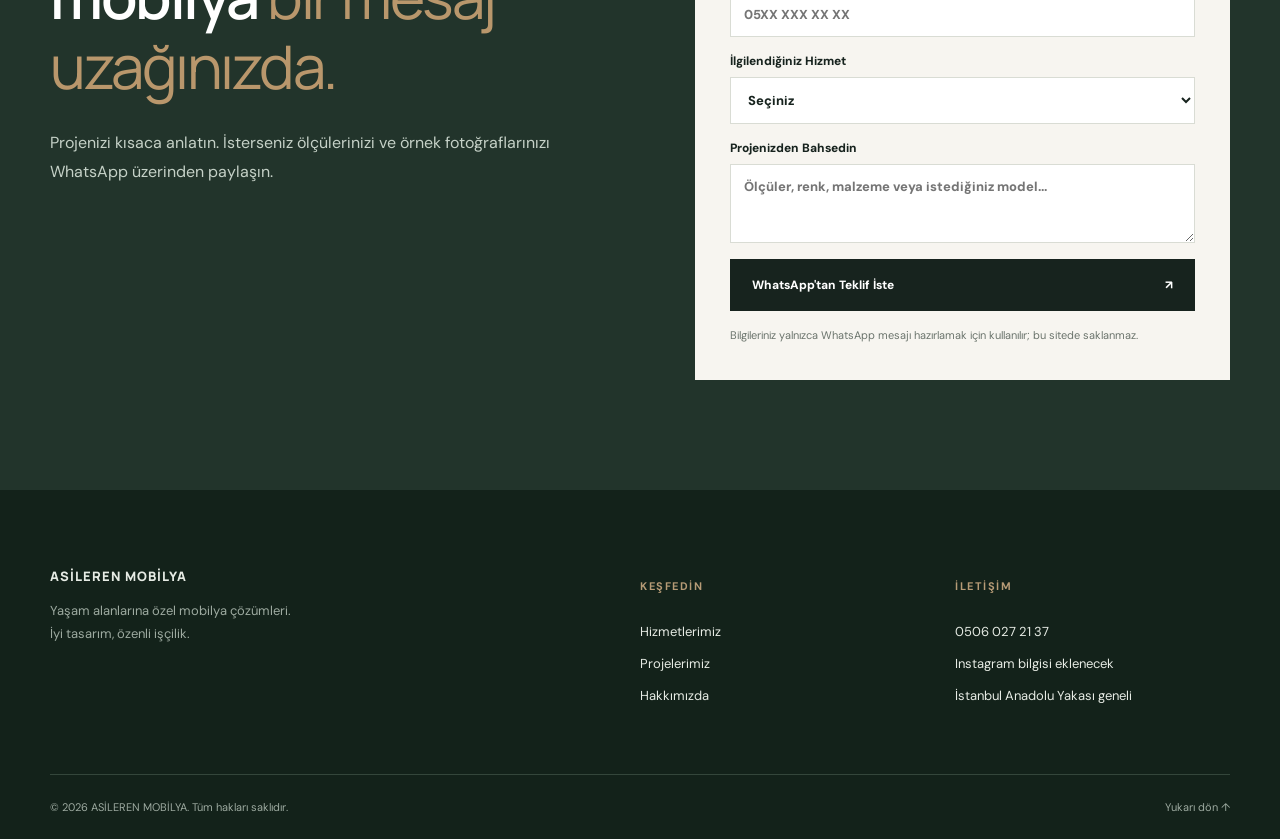
==== commit 3901a31c: "Add files via upload" ====
--- a/index.html
+++ b/index.html
@@ -2,16 +2,16 @@
 <html lang="tr">
 <head>
 <meta charset="utf-8"><meta name="viewport" content="width=device-width, initial-scale=1">
-<title>Atölye Mobilya | Özel Ölçü Mobilya & İç Mekân Çözümleri</title>
-<meta name="description" content="İstanbul Anadolu Yakası genelinde özel ölçü mutfak dolabı, gardırop, TV ünitesi, vestiyer ve banyo dolabı imalatı. Projeniz için teklif isteyin.">
-<meta name="robots" content="index,follow"><meta name="geo.region" content="TR-34"><meta name="geo.placename" content="İstanbul Anadolu Yakası"><meta name="theme-color" content="#17231e">
+<title>Asileren Mobilya | Özel Ölçü Mobilya & İç Mekân Çözümleri</title>
+<meta name="description" content="Özel ölçü mutfak dolabı, gardırop, TV ünitesi, vestiyer ve banyo dolabı. İşlerimizi inceleyin, projeniz için teklif isteyin.">
+<meta name="theme-color" content="#17231e">
 <link rel="preconnect" href="https://fonts.googleapis.com"><link rel="preconnect" href="https://fonts.gstatic.com" crossorigin>
 <link href="https://fonts.googleapis.com/css2?family=DM+Sans:wght@400;500;600;700&family=Manrope:wght@400;500;600;700;800&display=swap" rel="stylesheet">
 <link rel="stylesheet" href="style.css">
 </head>
 <body>
 <header class="header" id="top"><div class="wrap nav">
-<a class="brand" href="#top"><span class="brand-mark">A<span class="brand-dot">.</span></span><span class="brand-words"><b data-brand>ATÖLYE MOBİLYA</b><small>ÖZEL ÖLÇÜ • ÖZEL İŞÇİLİK</small></span></a>
+<a class="brand" href="#top"><span class="brand-mark">A<span class="brand-dot">.</span></span><span class="brand-words"><b data-brand>ASİLEREN MOBİLYA</b><small>ÖZEL ÖLÇÜ • ÖZEL İŞÇİLİK</small></span></a>
 <nav class="desktop-nav"><a href="#hizmetler">Hizmetlerimiz</a><a href="#projeler">Projelerimiz</a><a href="#hakkimizda">Hakkımızda</a><a href="#iletisim">İletişim</a></nav>
 <a class="nav-cta" href="#teklif">Teklif Al <span>↗</span></a>
 <button class="menu-toggle" aria-label="Menüyü aç" aria-expanded="false">☰</button>
@@ -39,7 +39,7 @@
 <section class="about" id="hakkimizda"><div class="about-image"><img src="https://images.unsplash.com/photo-1504917595217-d4dc5ebe6122?auto=format&fit=crop&w=1400&q=85" alt="Ahşap işçiliği ve atölye" loading="lazy"></div><div class="about-copy"><div class="eyebrow"><span class="line"></span> HAKKIMIZDA</div><h2>Ölçüye göre.<br><em>Özenle.</em></h2><p>Bizim için mobilya yalnızca bir eşya değil; yıllarca yaşayacağınız alanın bir parçası. İhtiyacınızı dinliyor, mekânınızı değerlendiriyor ve size özel çözümler üretiyoruz.</p><div class="about-points"><span>✳ Kişiye özel ölçü ve tasarım</span><span>✳ İşlevsel ve estetik çözümler</span><span>✳ Usta işçiliğine verilen önem</span></div><a class="under-link" href="#teklif">Birlikte çalışalım <span>↗</span></a></div></section>
 <section class="cta-section" id="teklif"><div class="wrap cta-grid"><div><div class="eyebrow light"><span class="line"></span> BİRLİKTE TASARLAYALIM</div><h2>Hayalinizdeki<br>mobilya <em>bir mesaj uzağınızda.</em></h2><p>Projenizi kısaca anlatın. İsterseniz ölçülerinizi ve örnek fotoğraflarınızı WhatsApp üzerinden paylaşın.</p></div><form id="quoteForm" class="quote-form"><label>Adınız Soyadınız<input name="name" placeholder="Adınız Soyadınız" required></label><label>Telefon Numaranız<input name="phone" type="tel" placeholder="05XX XXX XX XX" required></label><label>İlgilendiğiniz Hizmet<select name="service" required><option value="">Seçiniz</option><option>Mutfak Dolabı</option><option>Gardırop</option><option>TV Ünitesi</option><option>Vestiyer</option><option>Banyo Dolabı</option><option>Diğer Özel Mobilya</option></select></label><label>Projenizden Bahsedin<textarea name="details" rows="3" placeholder="Ölçüler, renk, malzeme veya istediğiniz model..."></textarea></label><button class="btn btn-dark" type="submit">WhatsApp'tan Teklif İste <span>↗</span></button><small id="formNotice">Bilgileriniz yalnızca WhatsApp mesajı hazırlamak için kullanılır; bu sitede saklanmaz.</small></form></div></section>
 </main>
-<footer id="iletisim"><div class="wrap footer-grid"><div><a class="footer-brand" href="#top" data-brand>ATÖLYE MOBİLYA</a><p>İstanbul Anadolu Yakası genelinde özel ölçü mobilya çözümleri.<br>İyi tasarım, özenli işçilik.</p></div><div><h4>KEŞFEDİN</h4><a href="#hizmetler">Hizmetlerimiz</a><a href="#projeler">Projelerimiz</a><a href="#hakkimizda">Hakkımızda</a></div><div><h4>İLETİŞİM</h4><a id="footerPhone" href="#teklif">Telefon bilgisi eklenecek</a><a id="footerInstagram" href="#teklif">Instagram bilgisi eklenecek</a><span id="footerLocation">Hizmet bölgesi eklenecek</span></div></div><div class="wrap footer-bottom"><span>© <span id="year"></span> <span data-brand>ATÖLYE MOBİLYA</span>. Tüm hakları saklıdır.</span><a href="#top">Yukarı dön ↑</a></div></footer>
+<footer id="iletisim"><div class="wrap footer-grid"><div><a class="footer-brand" href="#top" data-brand>ASİLEREN MOBİLYA</a><p>Yaşam alanlarına özel mobilya çözümleri.<br>İyi tasarım, özenli işçilik.</p></div><div><h4>KEŞFEDİN</h4><a href="#hizmetler">Hizmetlerimiz</a><a href="#projeler">Projelerimiz</a><a href="#hakkimizda">Hakkımızda</a></div><div><h4>İLETİŞİM</h4><a id="footerPhone" href="#teklif">Telefon bilgisi eklenecek</a><a id="footerInstagram" href="#teklif">Instagram bilgisi eklenecek</a><span id="footerLocation">Hizmet bölgesi eklenecek</span></div></div><div class="wrap footer-bottom"><span>© <span id="year"></span> <span data-brand>ASİLEREN MOBİLYA</span>. Tüm hakları saklıdır.</span><a href="#top">Yukarı dön ↑</a></div></footer>
 <a class="floating-wa" href="#teklif" aria-label="WhatsApp'tan teklif iste"><svg viewBox="0 0 24 24" aria-hidden="true"><path fill="currentColor" d="M12.04 2A9.93 9.93 0 0 0 3.5 17.1L2 22l5.04-1.32A9.96 9.96 0 1 0 12.04 2Zm0 18.12a8.15 8.15 0 0 1-4.16-1.14l-.3-.18-2.99.78.8-2.92-.2-.3a8.2 8.2 0 1 1 6.85 3.76Zm4.5-6.13c-.25-.12-1.47-.73-1.7-.81-.22-.08-.39-.12-.55.12-.16.25-.63.81-.77.98-.14.16-.28.18-.53.06-.25-.13-1.04-.39-1.98-1.23-.73-.65-1.23-1.46-1.37-1.7-.14-.25-.02-.38.1-.5.11-.11.25-.29.37-.43.12-.14.16-.24.24-.4.08-.16.04-.31-.02-.43-.06-.13-.55-1.33-.76-1.82-.2-.48-.4-.41-.55-.42h-.47c-.16 0-.43.06-.65.31-.22.25-.85.83-.85 2.03s.87 2.36.99 2.52c.12.16 1.71 2.61 4.14 3.66.58.25 1.03.4 1.38.51.58.18 1.11.15 1.53.09.47-.07 1.47-.6 1.68-1.18.21-.58.21-1.08.15-1.18-.06-.1-.22-.16-.47-.29Z"/></svg><span>Teklif Al</span></a>
 <script src="config.js"></script><script src="script.js"></script>
 </body></html>
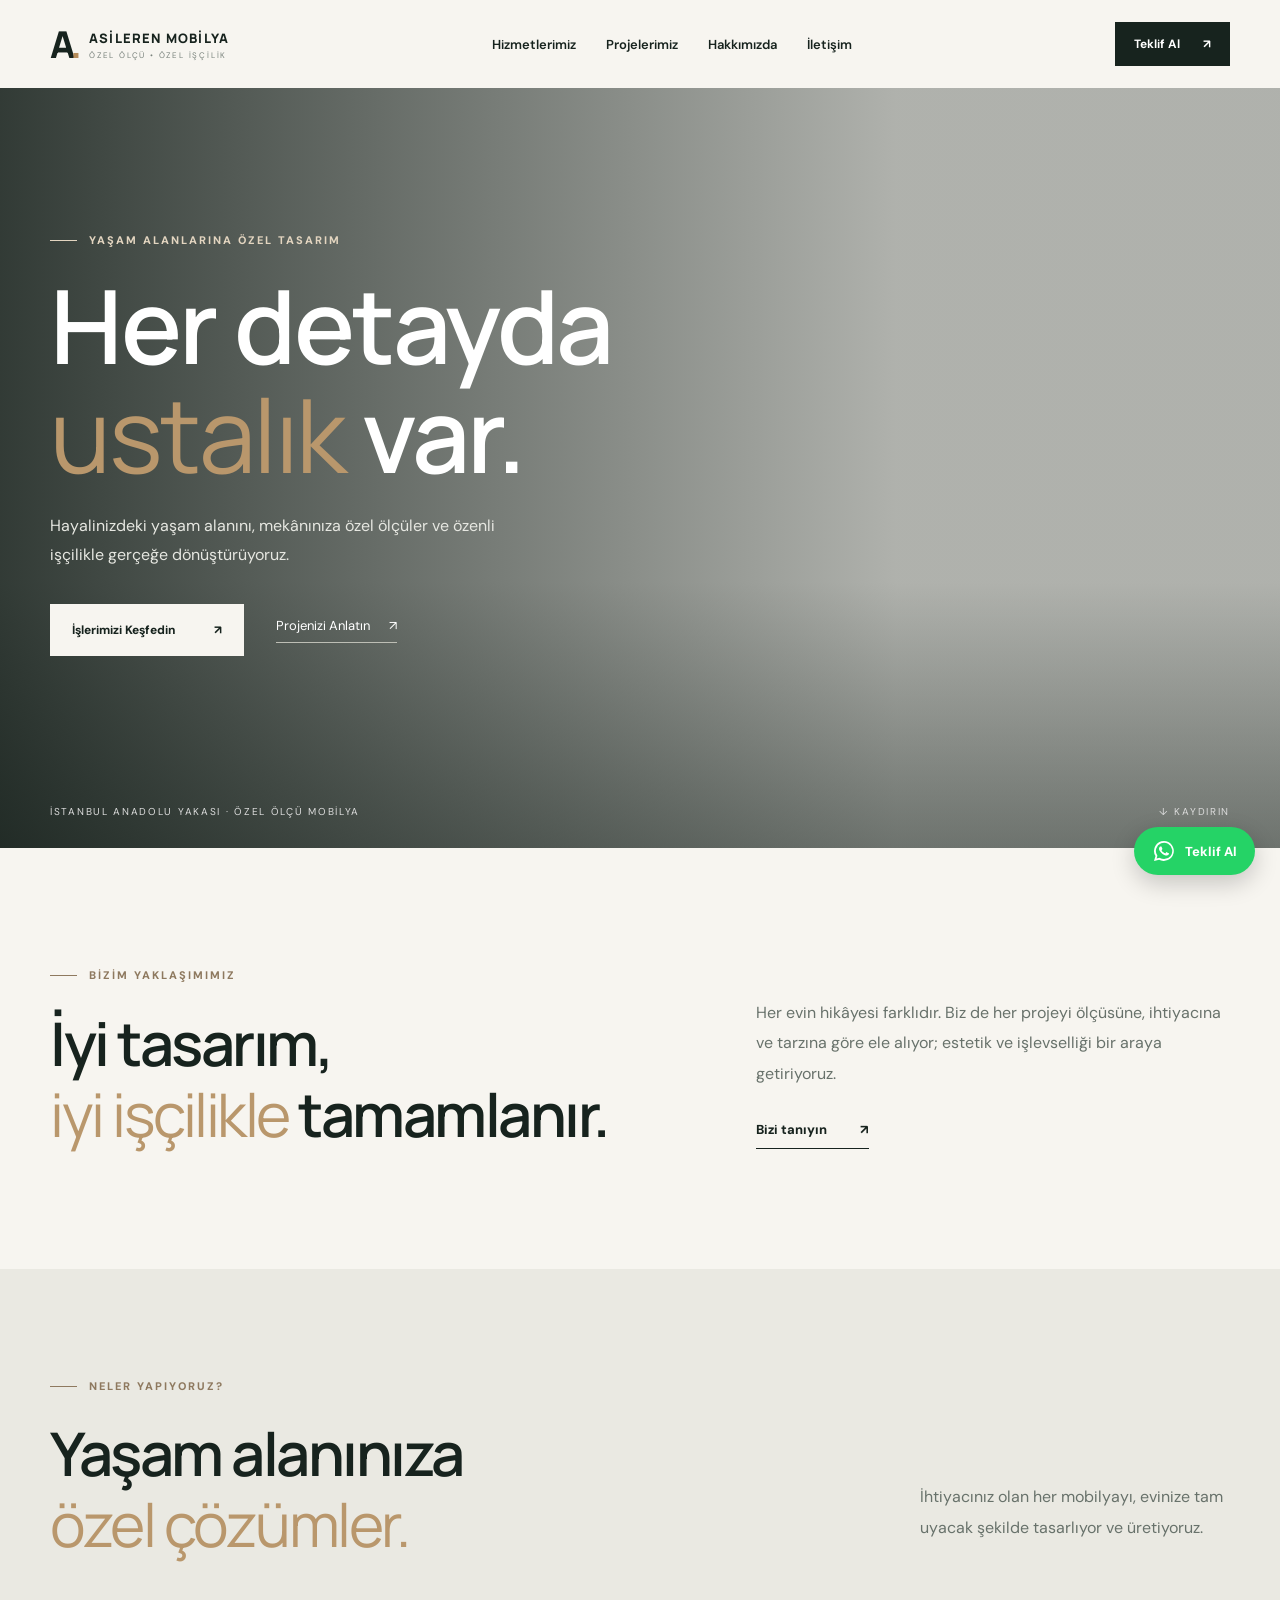
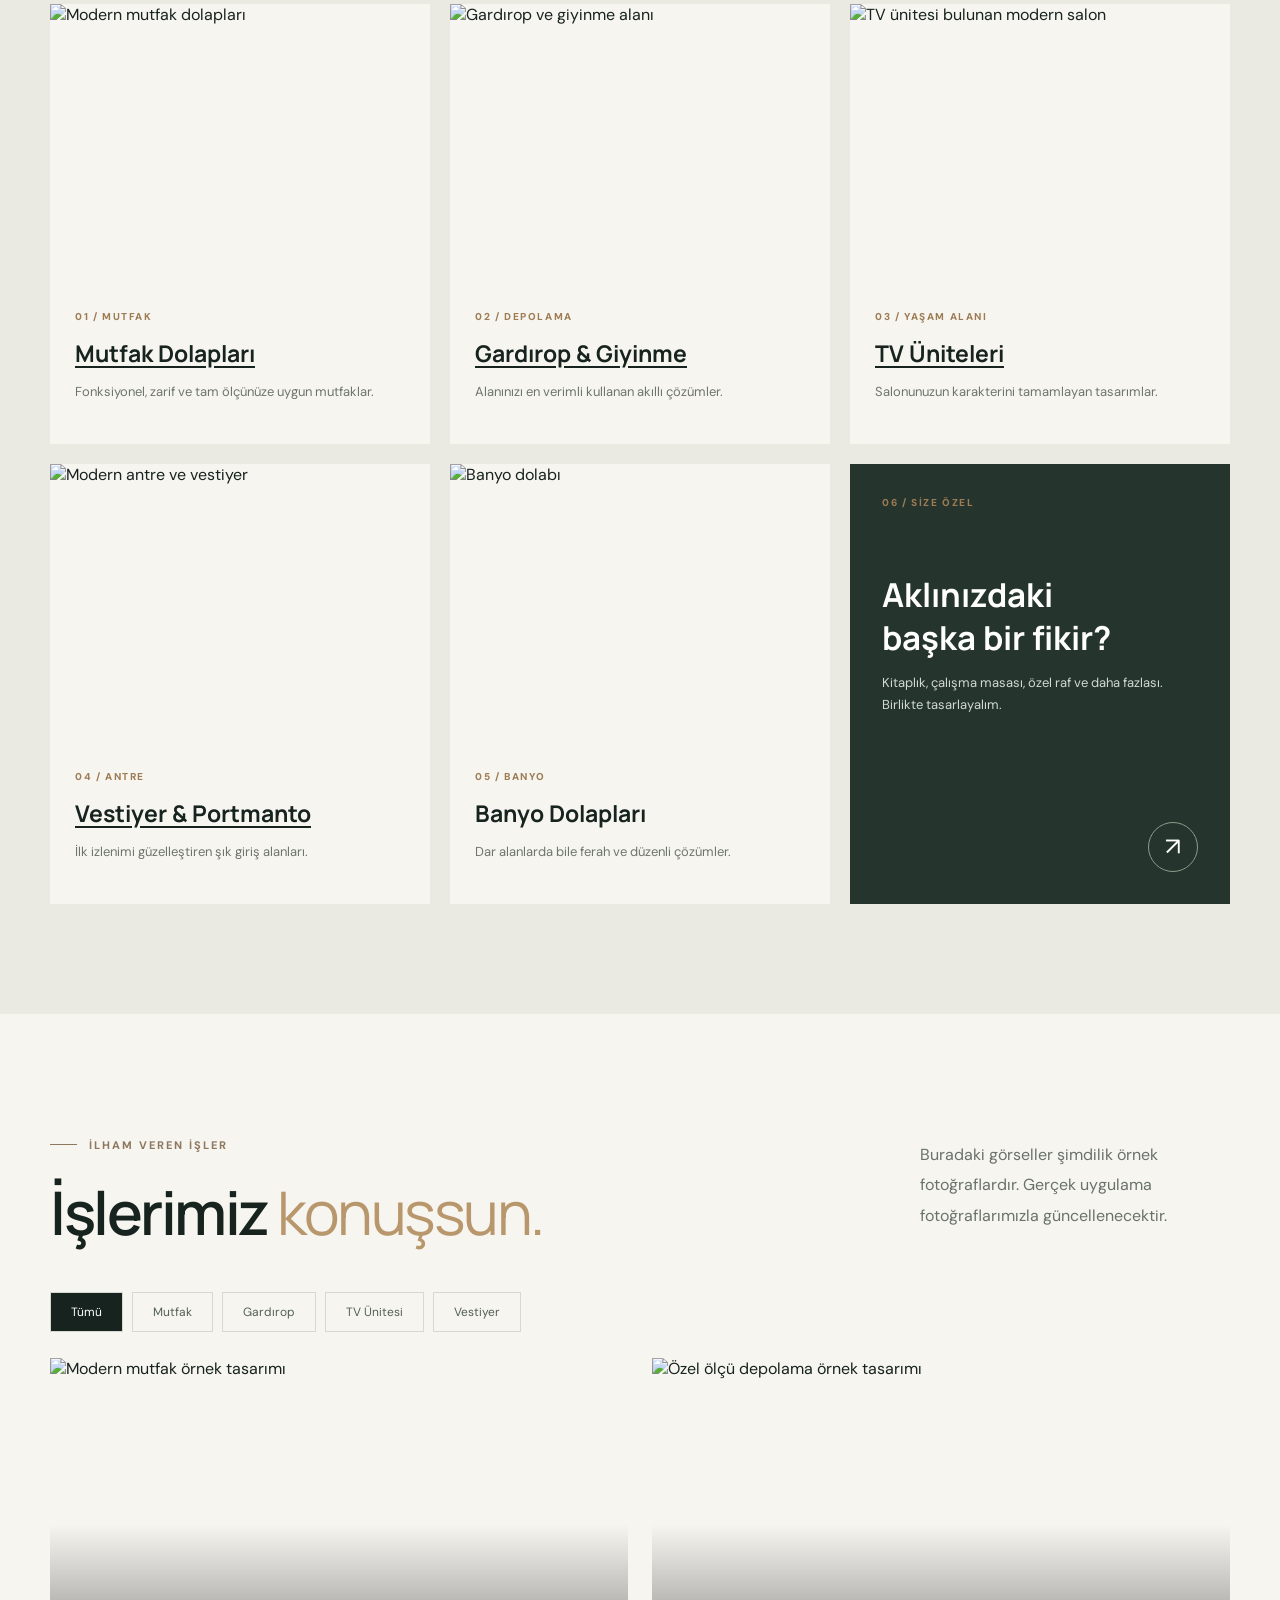
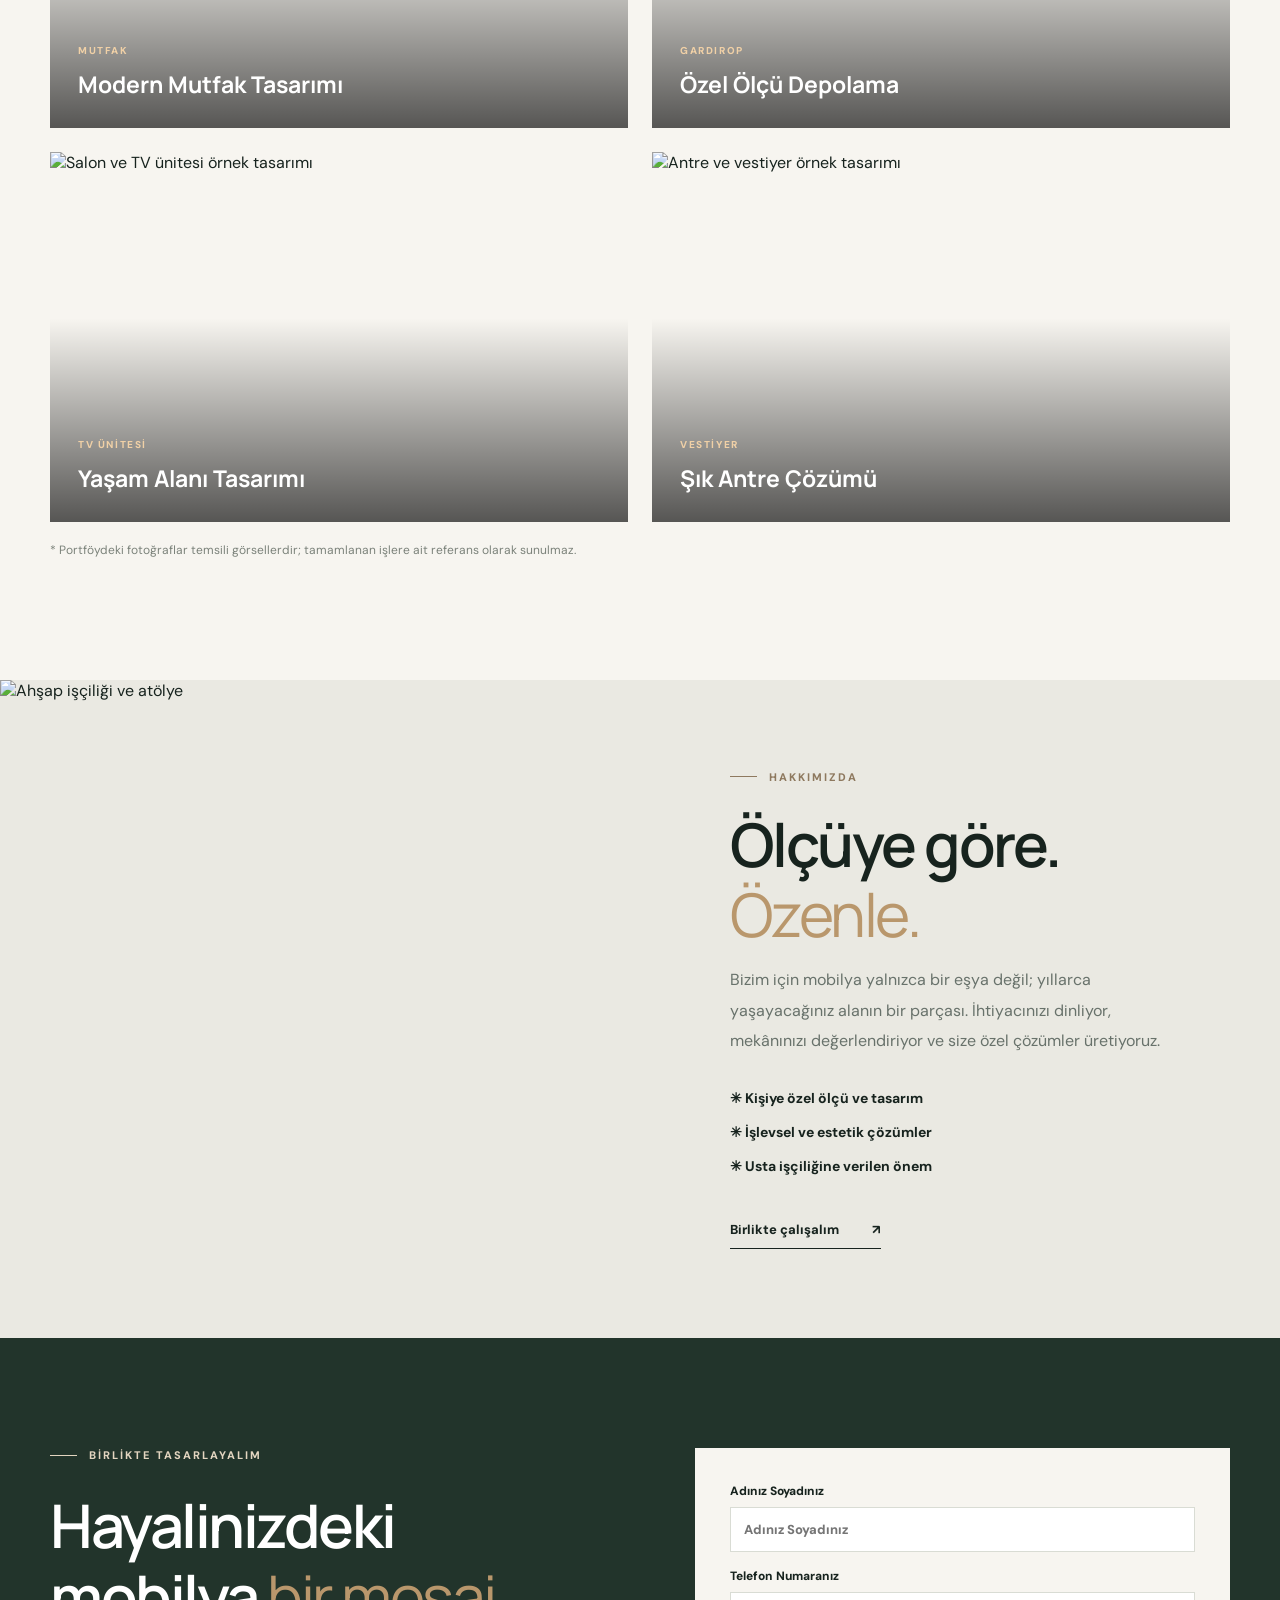
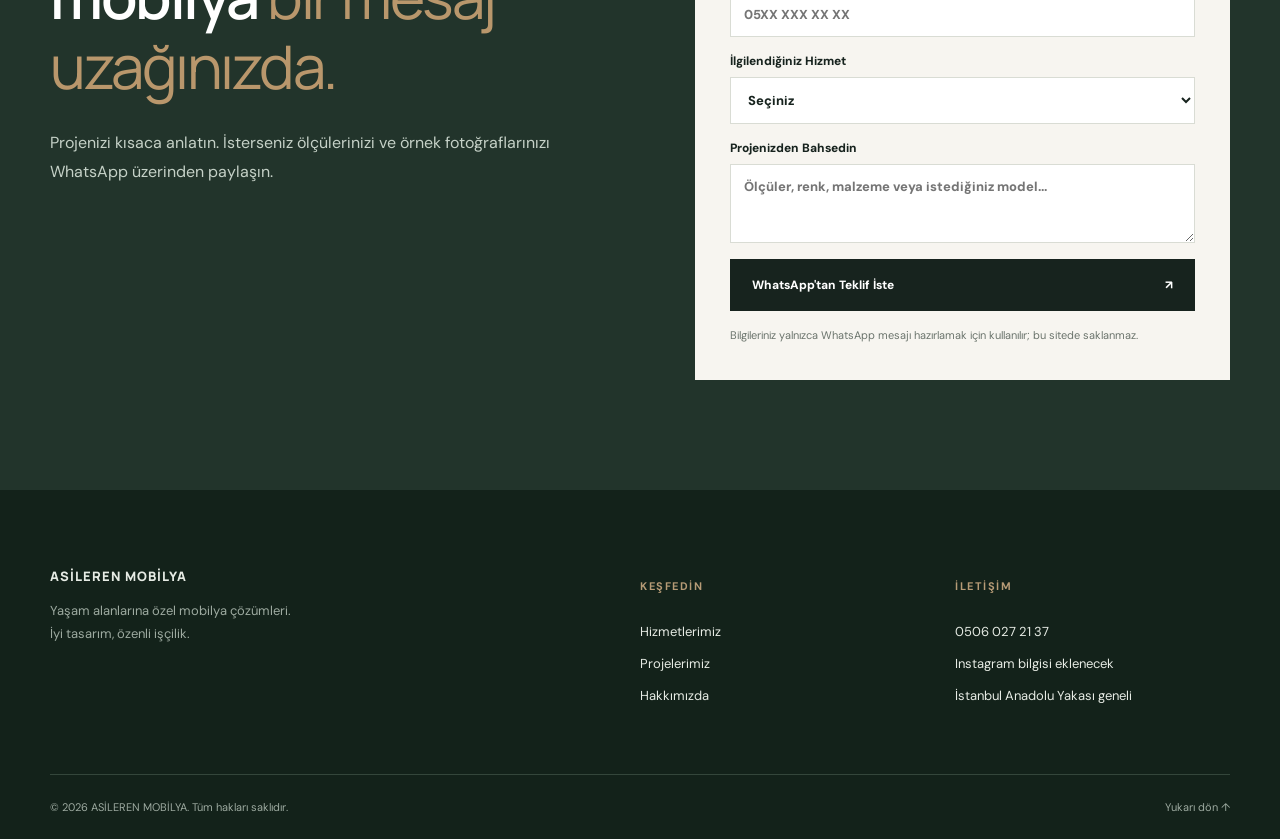
==== commit 6ab9ad3d: "Add files via upload" ====
--- a/index.html
+++ b/index.html
@@ -4,6 +4,7 @@
 <meta charset="utf-8"><meta name="viewport" content="width=device-width, initial-scale=1">
 <title>Asileren Mobilya | Özel Ölçü Mobilya & İç Mekân Çözümleri</title>
 <meta name="description" content="Özel ölçü mutfak dolabı, gardırop, TV ünitesi, vestiyer ve banyo dolabı. İşlerimizi inceleyin, projeniz için teklif isteyin.">
+<link rel="canonical" href="https://asileren437-blip.github.io/mobilya-atolyesi/">
 <meta name="theme-color" content="#17231e">
 <link rel="preconnect" href="https://fonts.googleapis.com"><link rel="preconnect" href="https://fonts.gstatic.com" crossorigin>
 <link href="https://fonts.googleapis.com/css2?family=DM+Sans:wght@400;500;600;700&family=Manrope:wght@400;500;600;700;800&display=swap" rel="stylesheet">
@@ -17,14 +18,14 @@
 <button class="menu-toggle" aria-label="Menüyü aç" aria-expanded="false">☰</button>
 </div><nav class="mobile-nav" id="mobileNav"><a href="#hizmetler">Hizmetlerimiz</a><a href="#projeler">Projelerimiz</a><a href="#hakkimizda">Hakkımızda</a><a href="#iletisim">İletişim</a></nav></header>
 <main>
-<section class="hero"><div class="hero-bg"></div><div class="hero-shade"></div><div class="wrap hero-inner"><div class="eyebrow light"><span class="line"></span> YAŞAM ALANLARINA ÖZEL TASARIM</div><h1>Her detayda<br><em>ustalık</em> var.</h1><p>Hayalinizdeki yaşam alanını, mekânınıza özel ölçüler ve özenli işçilikle gerçeğe dönüştürüyoruz.</p><div class="hero-actions"><a class="btn btn-light" href="#projeler">İşlerimizi Keşfedin <span>↗</span></a><a class="text-link" href="#teklif">Projenizi Anlatın <span>↗</span></a></div></div><div class="hero-bottom wrap"><span>ÖZEL ÜRETİM MOBİLYA ATÖLYESİ</span><span>↓ KAYDIRIN</span></div></section>
+<section class="hero"><div class="hero-bg"></div><div class="hero-shade"></div><div class="wrap hero-inner"><div class="eyebrow light"><span class="line"></span> YAŞAM ALANLARINA ÖZEL TASARIM</div><h1>Her detayda<br><em>ustalık</em> var.</h1><p>Hayalinizdeki yaşam alanını, mekânınıza özel ölçüler ve özenli işçilikle gerçeğe dönüştürüyoruz.</p><div class="hero-actions"><a class="btn btn-light" href="#projeler">İşlerimizi Keşfedin <span>↗</span></a><a class="text-link" href="#teklif">Projenizi Anlatın <span>↗</span></a></div></div><div class="hero-bottom wrap"><span>İSTANBUL ANADOLU YAKASI · ÖZEL ÖLÇÜ MOBİLYA</span><span>↓ KAYDIRIN</span></div></section>
 <section class="intro wrap"><div class="eyebrow"><span class="line"></span> BİZİM YAKLAŞIMIMIZ</div><div class="intro-grid"><h2>İyi tasarım,<br><em>iyi işçilikle</em> tamamlanır.</h2><div><p>Her evin hikâyesi farklıdır. Biz de her projeyi ölçüsüne, ihtiyacına ve tarzına göre ele alıyor; estetik ve işlevselliği bir araya getiriyoruz.</p><a class="under-link" href="#hakkimizda">Bizi tanıyın <span>↗</span></a></div></div></section>
 <section class="services section-pad" id="hizmetler"><div class="wrap"><div class="section-heading"><div><div class="eyebrow"><span class="line"></span> NELER YAPIYORUZ?</div><h2>Yaşam alanınıza<br><em>özel çözümler.</em></h2></div><p>İhtiyacınız olan her mobilyayı, evinize tam uyacak şekilde tasarlıyor ve üretiyoruz.</p></div>
 <div class="service-grid">
-<article class="service-card"><img src="https://images.unsplash.com/photo-1556912172-45b7abe8b7e1?auto=format&fit=crop&w=1100&q=85" alt="Modern mutfak dolapları" loading="lazy"><div><span>01 / MUTFAK</span><h3>Mutfak Dolapları</h3><p>Fonksiyonel, zarif ve tam ölçünüze uygun mutfaklar.</p></div></article>
-<article class="service-card"><img src="https://images.unsplash.com/photo-1558997519-83ea9252edf8?auto=format&fit=crop&w=1100&q=85" alt="Gardırop ve giyinme alanı" loading="lazy"><div><span>02 / DEPOLAMA</span><h3>Gardırop & Giyinme</h3><p>Alanınızı en verimli kullanan akıllı çözümler.</p></div></article>
-<article class="service-card"><img src="https://images.unsplash.com/photo-1600210492486-724fe5c67fb0?auto=format&fit=crop&w=1100&q=85" alt="TV ünitesi bulunan modern salon" loading="lazy"><div><span>03 / YAŞAM ALANI</span><h3>TV Üniteleri</h3><p>Salonunuzun karakterini tamamlayan tasarımlar.</p></div></article>
-<article class="service-card"><img src="https://images.unsplash.com/photo-1600566753190-17f0baa2a6c3?auto=format&fit=crop&w=1100&q=85" alt="Modern antre ve vestiyer" loading="lazy"><div><span>04 / ANTRE</span><h3>Vestiyer & Portmanto</h3><p>İlk izlenimi güzelleştiren şık giriş alanları.</p></div></article>
+<article class="service-card"><img src="https://images.unsplash.com/photo-1556912172-45b7abe8b7e1?auto=format&fit=crop&w=1100&q=85" alt="Modern mutfak dolapları" loading="lazy"><div><span>01 / MUTFAK</span><h3><a href="mutfak-dolabi.html" style="color:inherit;text-decoration:underline;text-underline-offset:4px">Mutfak Dolapları</a></h3><p>Fonksiyonel, zarif ve tam ölçünüze uygun mutfaklar.</p></div></article>
+<article class="service-card"><img src="https://images.unsplash.com/photo-1558997519-83ea9252edf8?auto=format&fit=crop&w=1100&q=85" alt="Gardırop ve giyinme alanı" loading="lazy"><div><span>02 / DEPOLAMA</span><h3><a href="gardırop.html" style="color:inherit;text-decoration:underline;text-underline-offset:4px">Gardırop & Giyinme</a></h3><p>Alanınızı en verimli kullanan akıllı çözümler.</p></div></article>
+<article class="service-card"><img src="https://images.unsplash.com/photo-1600210492486-724fe5c67fb0?auto=format&fit=crop&w=1100&q=85" alt="TV ünitesi bulunan modern salon" loading="lazy"><div><span>03 / YAŞAM ALANI</span><h3><a href="tv-unitesi.html" style="color:inherit;text-decoration:underline;text-underline-offset:4px">TV Üniteleri</a></h3><p>Salonunuzun karakterini tamamlayan tasarımlar.</p></div></article>
+<article class="service-card"><img src="https://images.unsplash.com/photo-1600566753190-17f0baa2a6c3?auto=format&fit=crop&w=1100&q=85" alt="Modern antre ve vestiyer" loading="lazy"><div><span>04 / ANTRE</span><h3><a href="vestiyer.html" style="color:inherit;text-decoration:underline;text-underline-offset:4px">Vestiyer & Portmanto</a></h3><p>İlk izlenimi güzelleştiren şık giriş alanları.</p></div></article>
 <article class="service-card"><img src="https://images.unsplash.com/photo-1620626011761-996317b8d101?auto=format&fit=crop&w=1100&q=85" alt="Banyo dolabı" loading="lazy"><div><span>05 / BANYO</span><h3>Banyo Dolapları</h3><p>Dar alanlarda bile ferah ve düzenli çözümler.</p></div></article>
 <article class="service-card service-plain"><div class="plain-content"><span>06 / SİZE ÖZEL</span><h3>Aklınızdaki<br>başka bir fikir?</h3><p>Kitaplık, çalışma masası, özel raf ve daha fazlası. Birlikte tasarlayalım.</p><a href="#teklif" class="circle-arrow" aria-label="Teklif iste">↗</a></div></article>
 </div></div></section>
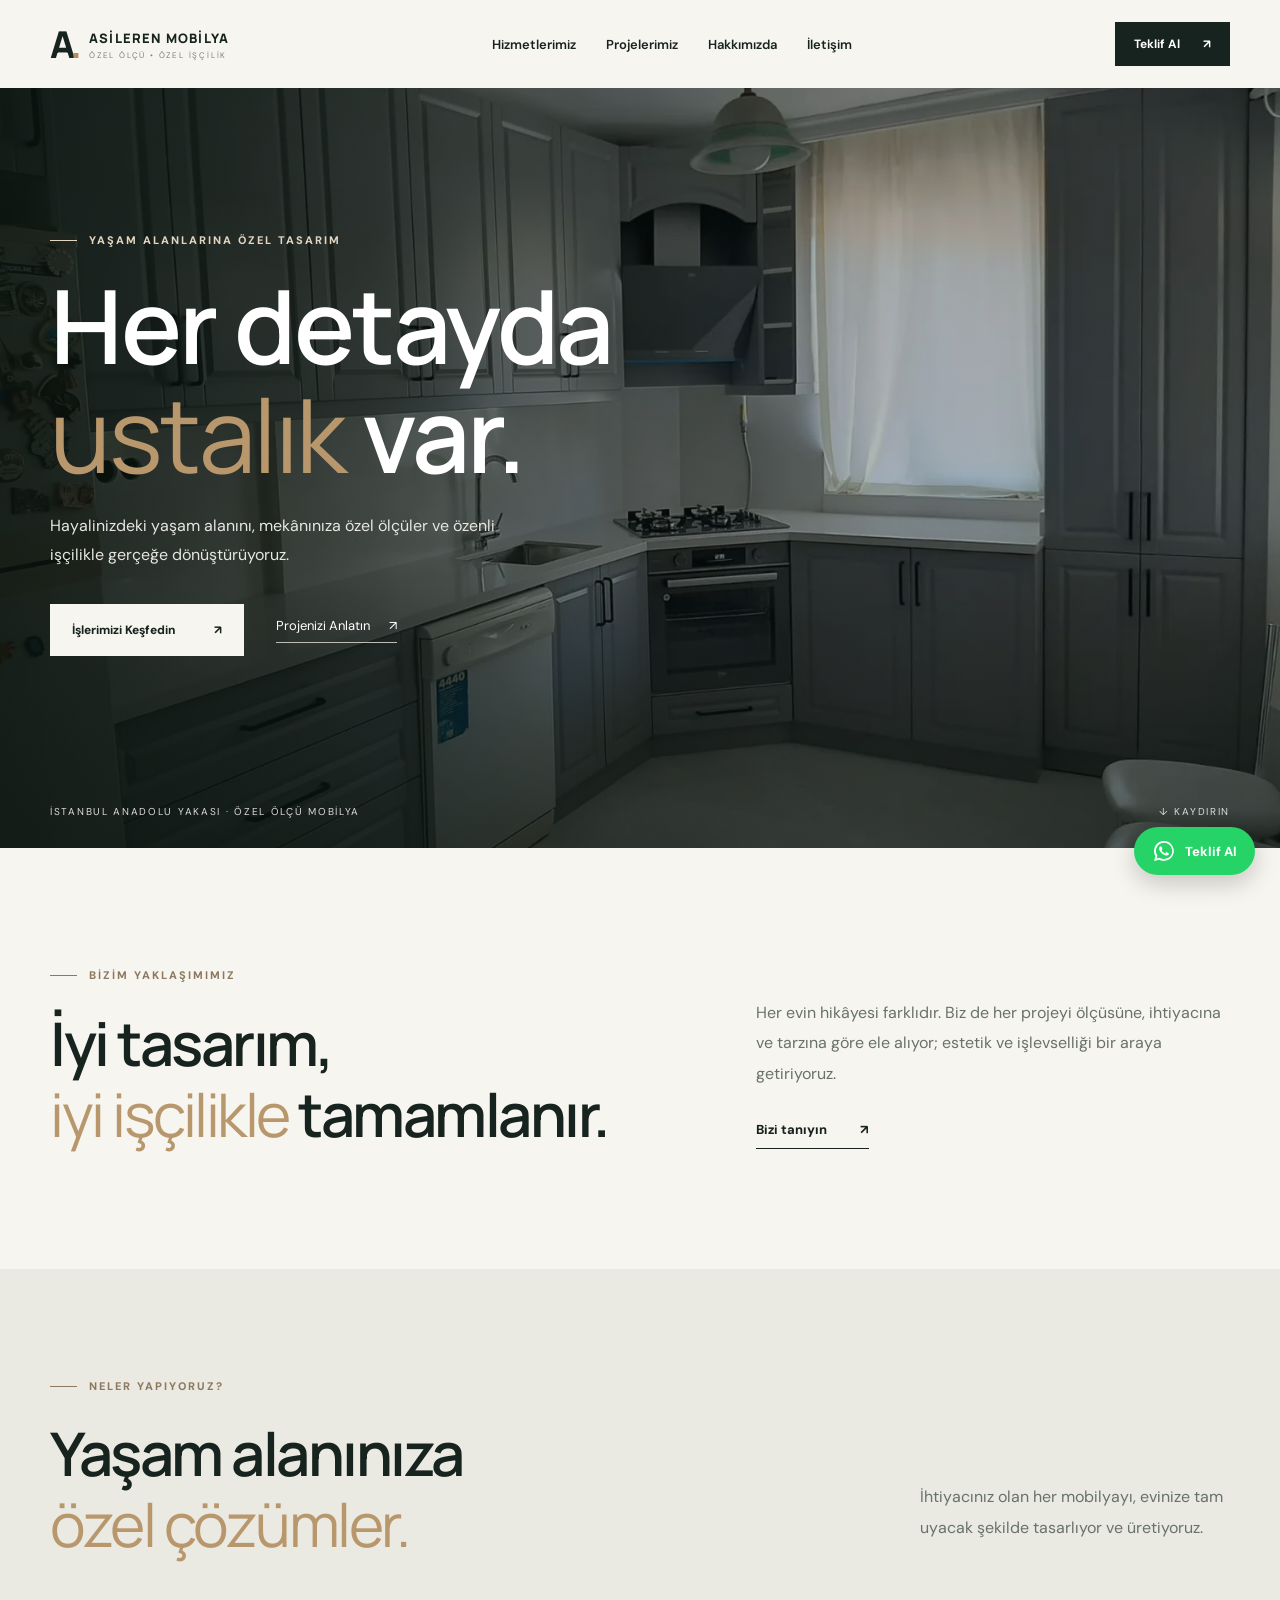
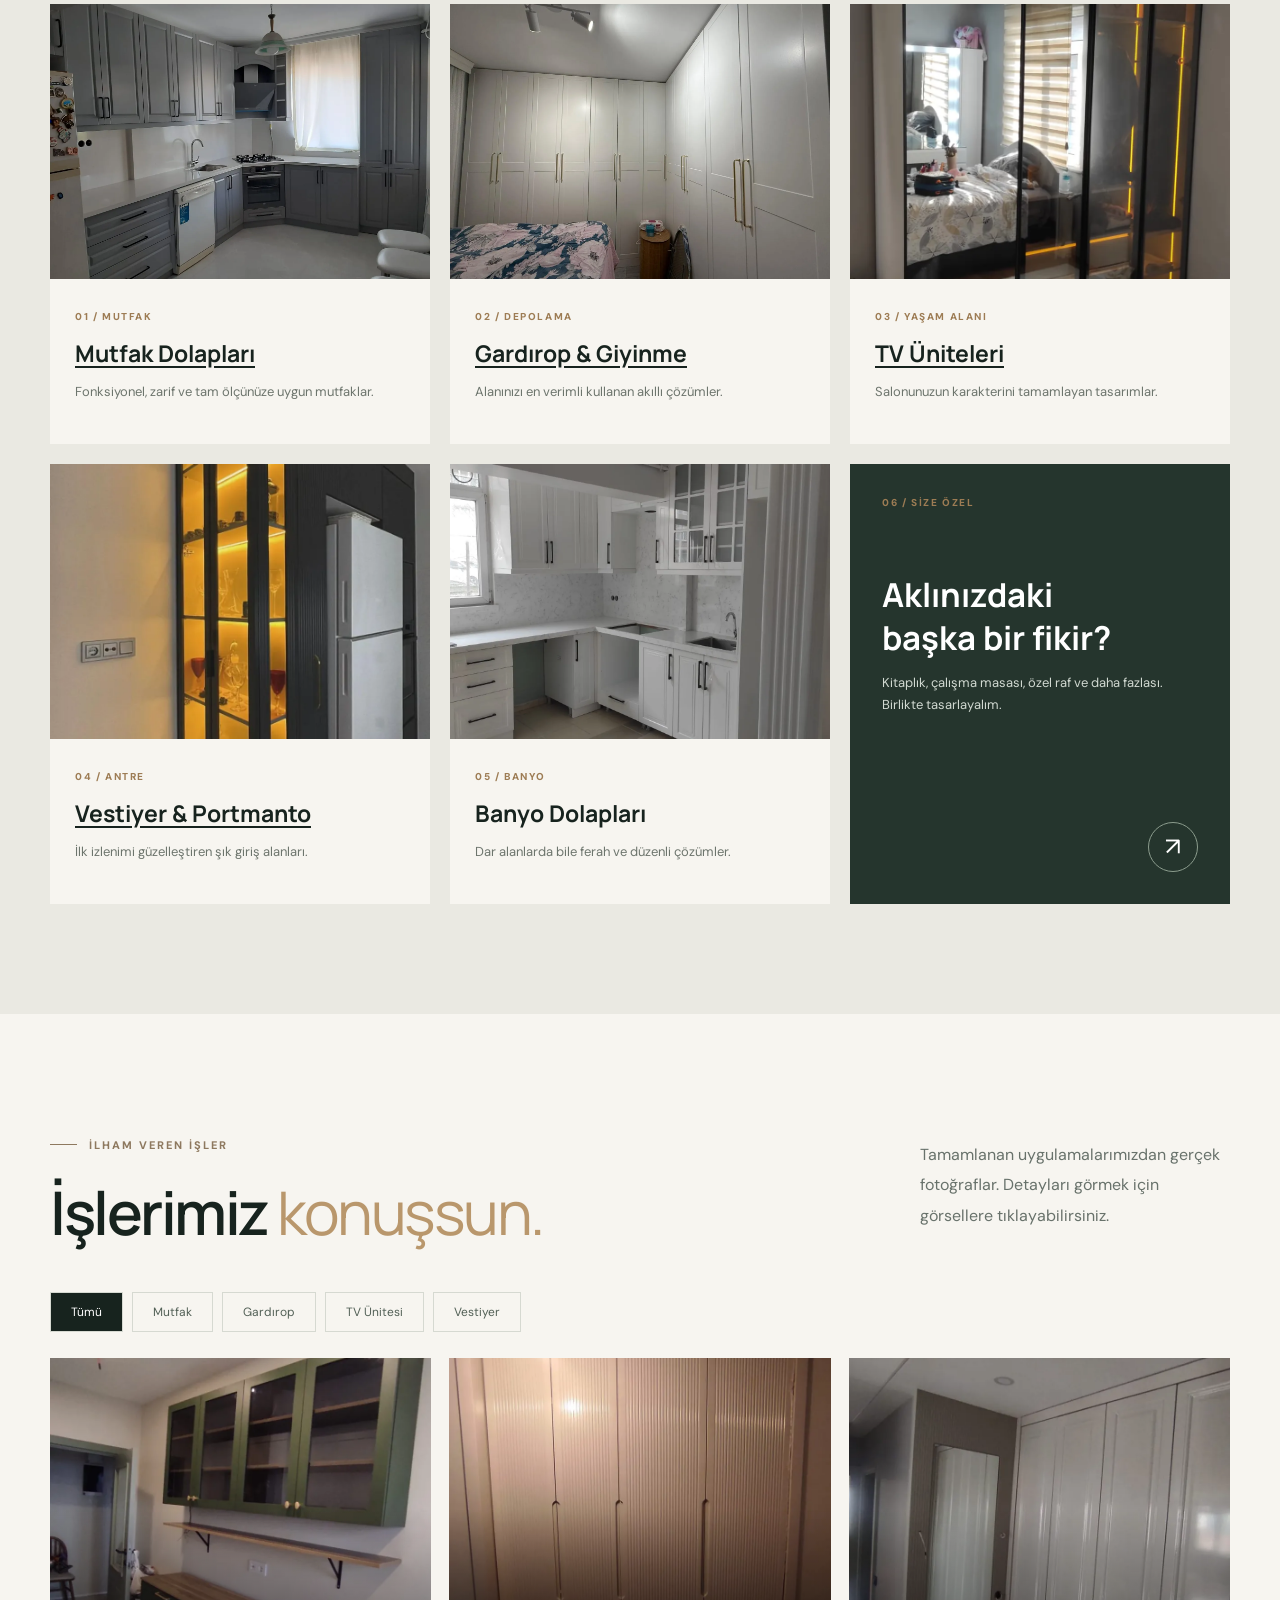
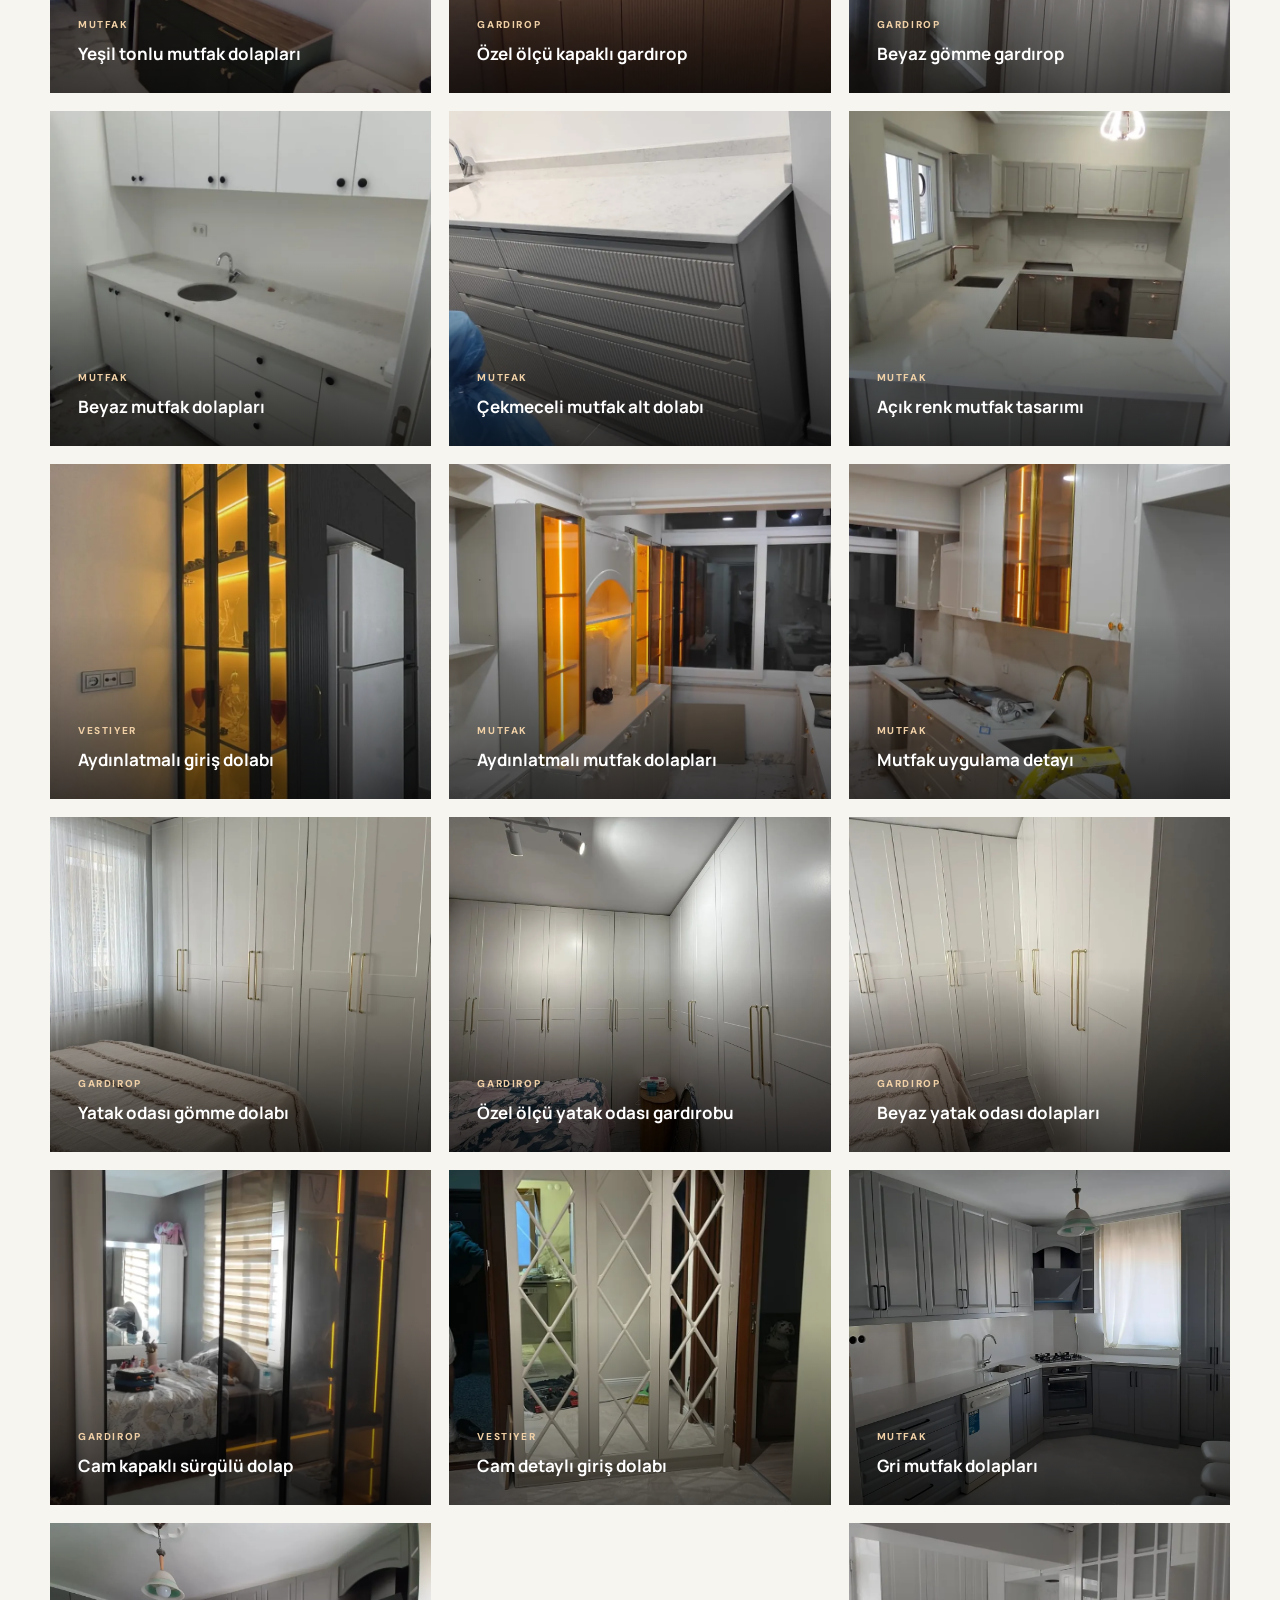
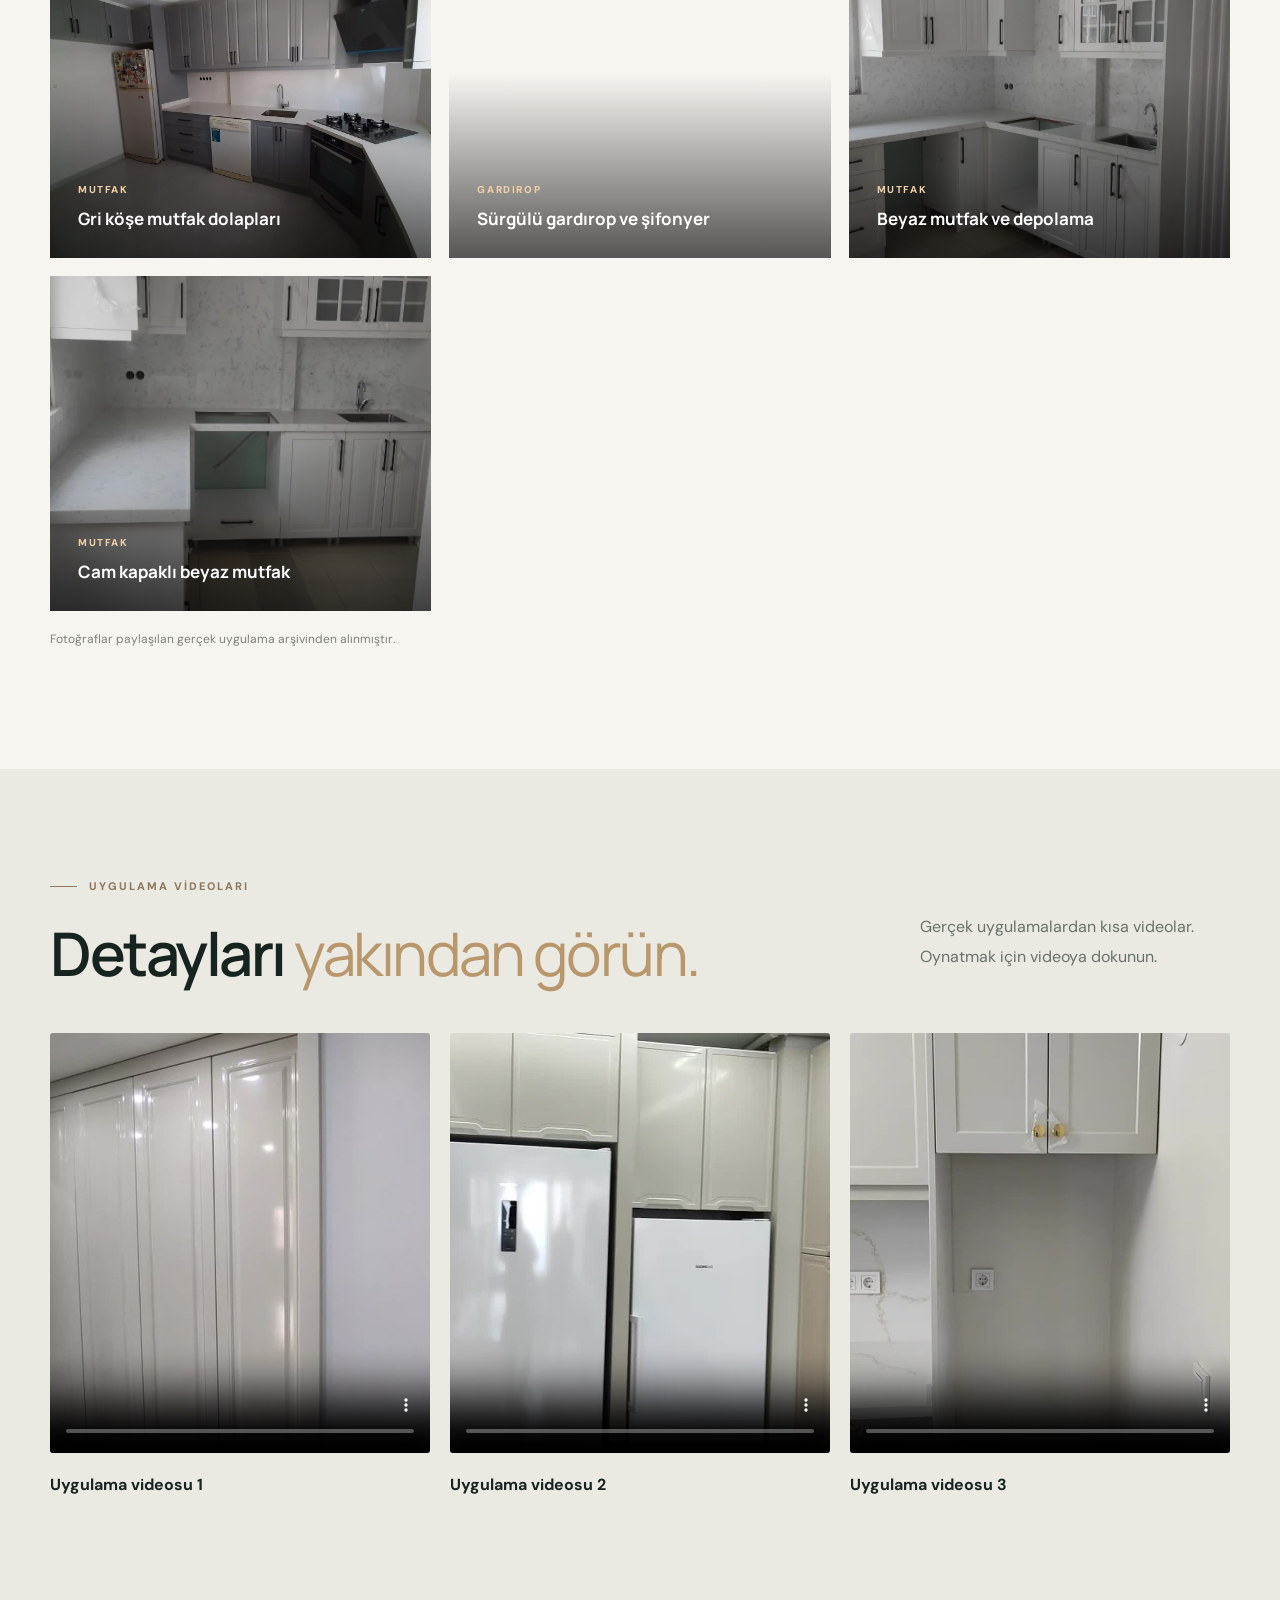
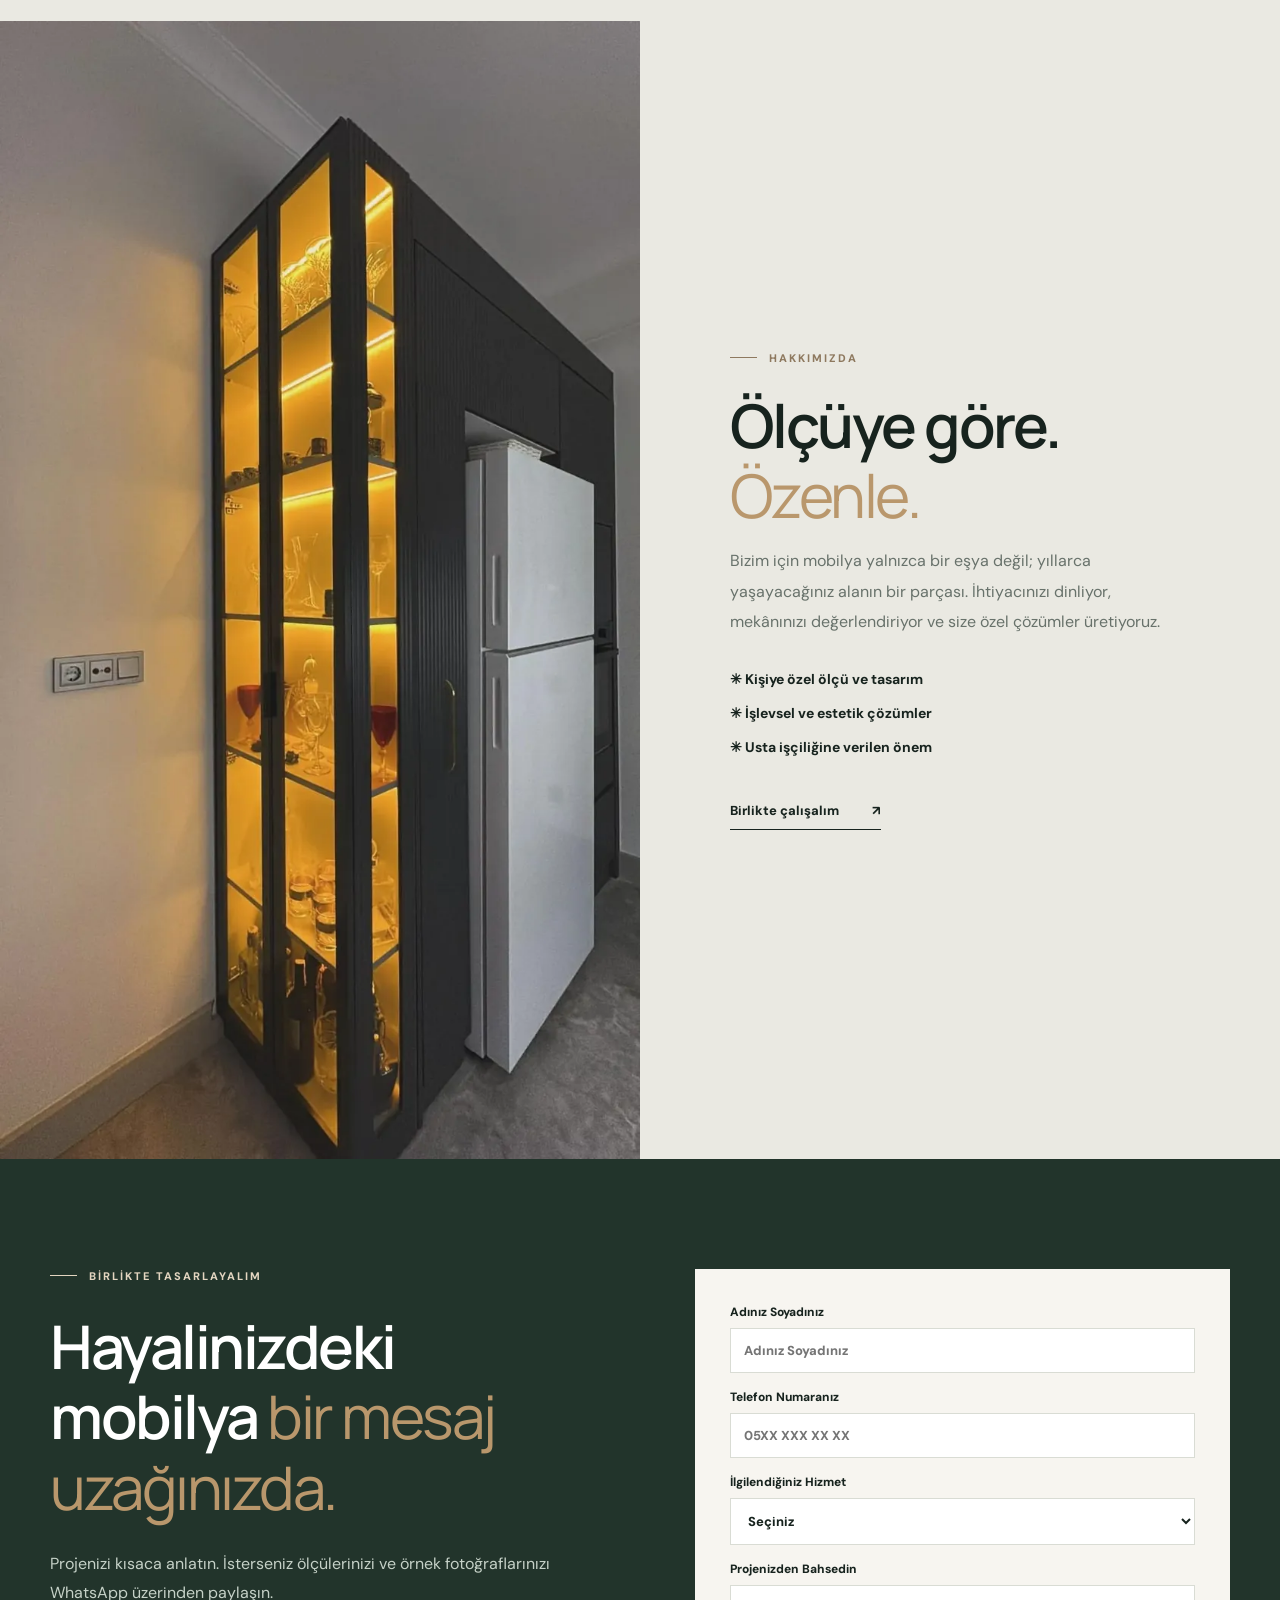
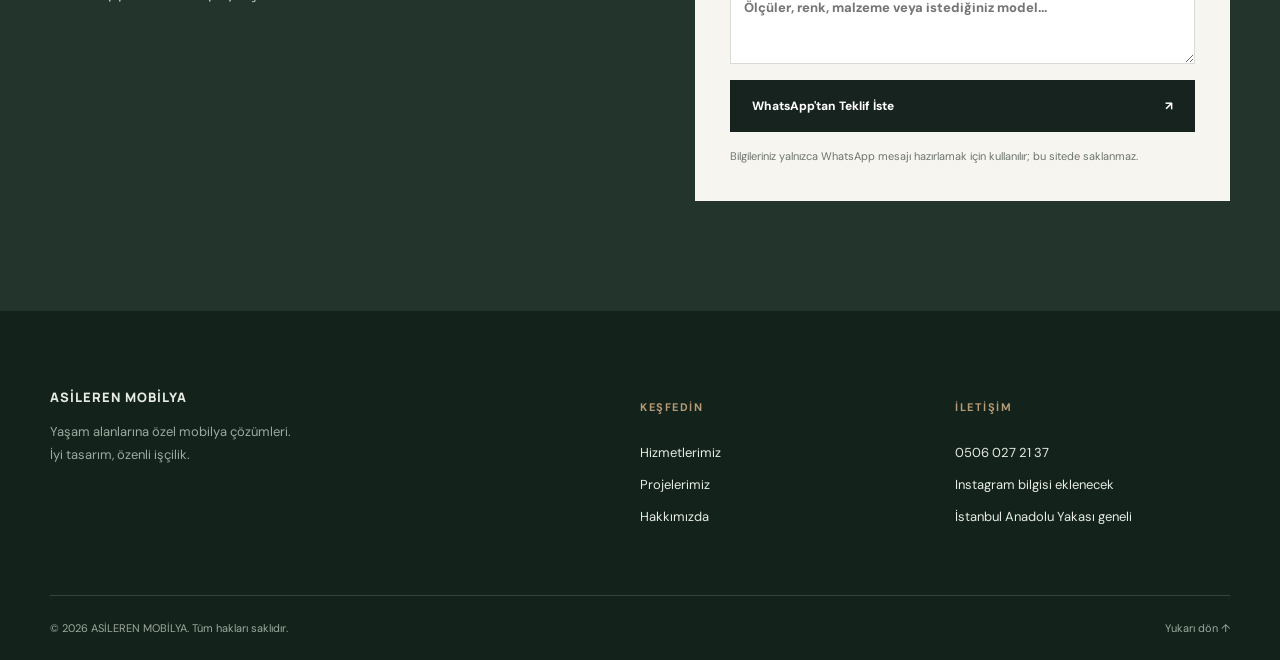
==== commit 052577d7: "Add files via upload" ====
--- a/index.html
+++ b/index.html
@@ -1,46 +1,42 @@
-<!doctype html>
+<!DOCTYPE html>
+
 <html lang="tr">
 <head>
-<meta charset="utf-8"><meta name="viewport" content="width=device-width, initial-scale=1">
-<title>Asileren Mobilya | Özel Ölçü Mobilya & İç Mekân Çözümleri</title>
-<meta name="description" content="Özel ölçü mutfak dolabı, gardırop, TV ünitesi, vestiyer ve banyo dolabı. İşlerimizi inceleyin, projeniz için teklif isteyin.">
-<link rel="canonical" href="https://asileren437-blip.github.io/mobilya-atolyesi/">
-<meta name="theme-color" content="#17231e">
-<link rel="preconnect" href="https://fonts.googleapis.com"><link rel="preconnect" href="https://fonts.gstatic.com" crossorigin>
-<link href="https://fonts.googleapis.com/css2?family=DM+Sans:wght@400;500;600;700&family=Manrope:wght@400;500;600;700;800&display=swap" rel="stylesheet">
-<link rel="stylesheet" href="style.css">
+<meta charset="utf-8"/><meta content="width=device-width, initial-scale=1" name="viewport"/>
+<title>Asileren Mobilya | Özel Ölçü Mobilya &amp; İç Mekân Çözümleri</title>
+<meta content="Özel ölçü mutfak dolabı, gardırop, TV ünitesi, vestiyer ve banyo dolabı. İşlerimizi inceleyin, projeniz için teklif isteyin." name="description"/>
+<link href="https://asileren437-blip.github.io/mobilya-atolyesi/" rel="canonical"/>
+<meta content="#17231e" name="theme-color"/>
+<link href="https://fonts.googleapis.com" rel="preconnect"/><link crossorigin="" href="https://fonts.gstatic.com" rel="preconnect"/>
+<link href="https://fonts.googleapis.com/css2?family=DM+Sans:wght@400;500;600;700&amp;family=Manrope:wght@400;500;600;700;800&amp;display=swap" rel="stylesheet"/>
+<link href="style.css" rel="stylesheet"/>
 </head>
 <body>
 <header class="header" id="top"><div class="wrap nav">
-<a class="brand" href="#top"><span class="brand-mark">A<span class="brand-dot">.</span></span><span class="brand-words"><b data-brand>ASİLEREN MOBİLYA</b><small>ÖZEL ÖLÇÜ • ÖZEL İŞÇİLİK</small></span></a>
+<a class="brand" href="#top"><span class="brand-mark">A<span class="brand-dot">.</span></span><span class="brand-words"><b data-brand="">ASİLEREN MOBİLYA</b><small>ÖZEL ÖLÇÜ • ÖZEL İŞÇİLİK</small></span></a>
 <nav class="desktop-nav"><a href="#hizmetler">Hizmetlerimiz</a><a href="#projeler">Projelerimiz</a><a href="#hakkimizda">Hakkımızda</a><a href="#iletisim">İletişim</a></nav>
 <a class="nav-cta" href="#teklif">Teklif Al <span>↗</span></a>
-<button class="menu-toggle" aria-label="Menüyü aç" aria-expanded="false">☰</button>
+<button aria-expanded="false" aria-label="Menüyü aç" class="menu-toggle">☰</button>
 </div><nav class="mobile-nav" id="mobileNav"><a href="#hizmetler">Hizmetlerimiz</a><a href="#projeler">Projelerimiz</a><a href="#hakkimizda">Hakkımızda</a><a href="#iletisim">İletişim</a></nav></header>
 <main>
-<section class="hero"><div class="hero-bg"></div><div class="hero-shade"></div><div class="wrap hero-inner"><div class="eyebrow light"><span class="line"></span> YAŞAM ALANLARINA ÖZEL TASARIM</div><h1>Her detayda<br><em>ustalık</em> var.</h1><p>Hayalinizdeki yaşam alanını, mekânınıza özel ölçüler ve özenli işçilikle gerçeğe dönüştürüyoruz.</p><div class="hero-actions"><a class="btn btn-light" href="#projeler">İşlerimizi Keşfedin <span>↗</span></a><a class="text-link" href="#teklif">Projenizi Anlatın <span>↗</span></a></div></div><div class="hero-bottom wrap"><span>İSTANBUL ANADOLU YAKASI · ÖZEL ÖLÇÜ MOBİLYA</span><span>↓ KAYDIRIN</span></div></section>
-<section class="intro wrap"><div class="eyebrow"><span class="line"></span> BİZİM YAKLAŞIMIMIZ</div><div class="intro-grid"><h2>İyi tasarım,<br><em>iyi işçilikle</em> tamamlanır.</h2><div><p>Her evin hikâyesi farklıdır. Biz de her projeyi ölçüsüne, ihtiyacına ve tarzına göre ele alıyor; estetik ve işlevselliği bir araya getiriyoruz.</p><a class="under-link" href="#hakkimizda">Bizi tanıyın <span>↗</span></a></div></div></section>
-<section class="services section-pad" id="hizmetler"><div class="wrap"><div class="section-heading"><div><div class="eyebrow"><span class="line"></span> NELER YAPIYORUZ?</div><h2>Yaşam alanınıza<br><em>özel çözümler.</em></h2></div><p>İhtiyacınız olan her mobilyayı, evinize tam uyacak şekilde tasarlıyor ve üretiyoruz.</p></div>
+<section class="hero"><div class="hero-bg"></div><div class="hero-shade"></div><div class="wrap hero-inner"><div class="eyebrow light"><span class="line"></span> YAŞAM ALANLARINA ÖZEL TASARIM</div><h1>Her detayda<br/><em>ustalık</em> var.</h1><p>Hayalinizdeki yaşam alanını, mekânınıza özel ölçüler ve özenli işçilikle gerçeğe dönüştürüyoruz.</p><div class="hero-actions"><a class="btn btn-light" href="#projeler">İşlerimizi Keşfedin <span>↗</span></a><a class="text-link" href="#teklif">Projenizi Anlatın <span>↗</span></a></div></div><div class="hero-bottom wrap"><span>İSTANBUL ANADOLU YAKASI · ÖZEL ÖLÇÜ MOBİLYA</span><span>↓ KAYDIRIN</span></div></section>
+<section class="intro wrap"><div class="eyebrow"><span class="line"></span> BİZİM YAKLAŞIMIMIZ</div><div class="intro-grid"><h2>İyi tasarım,<br/><em>iyi işçilikle</em> tamamlanır.</h2><div><p>Her evin hikâyesi farklıdır. Biz de her projeyi ölçüsüne, ihtiyacına ve tarzına göre ele alıyor; estetik ve işlevselliği bir araya getiriyoruz.</p><a class="under-link" href="#hakkimizda">Bizi tanıyın <span>↗</span></a></div></div></section>
+<section class="services section-pad" id="hizmetler"><div class="wrap"><div class="section-heading"><div><div class="eyebrow"><span class="line"></span> NELER YAPIYORUZ?</div><h2>Yaşam alanınıza<br/><em>özel çözümler.</em></h2></div><p>İhtiyacınız olan her mobilyayı, evinize tam uyacak şekilde tasarlıyor ve üretiyoruz.</p></div>
 <div class="service-grid">
-<article class="service-card"><img src="https://images.unsplash.com/photo-1556912172-45b7abe8b7e1?auto=format&fit=crop&w=1100&q=85" alt="Modern mutfak dolapları" loading="lazy"><div><span>01 / MUTFAK</span><h3><a href="mutfak-dolabi.html" style="color:inherit;text-decoration:underline;text-underline-offset:4px">Mutfak Dolapları</a></h3><p>Fonksiyonel, zarif ve tam ölçünüze uygun mutfaklar.</p></div></article>
-<article class="service-card"><img src="https://images.unsplash.com/photo-1558997519-83ea9252edf8?auto=format&fit=crop&w=1100&q=85" alt="Gardırop ve giyinme alanı" loading="lazy"><div><span>02 / DEPOLAMA</span><h3><a href="gardırop.html" style="color:inherit;text-decoration:underline;text-underline-offset:4px">Gardırop & Giyinme</a></h3><p>Alanınızı en verimli kullanan akıllı çözümler.</p></div></article>
-<article class="service-card"><img src="https://images.unsplash.com/photo-1600210492486-724fe5c67fb0?auto=format&fit=crop&w=1100&q=85" alt="TV ünitesi bulunan modern salon" loading="lazy"><div><span>03 / YAŞAM ALANI</span><h3><a href="tv-unitesi.html" style="color:inherit;text-decoration:underline;text-underline-offset:4px">TV Üniteleri</a></h3><p>Salonunuzun karakterini tamamlayan tasarımlar.</p></div></article>
-<article class="service-card"><img src="https://images.unsplash.com/photo-1600566753190-17f0baa2a6c3?auto=format&fit=crop&w=1100&q=85" alt="Modern antre ve vestiyer" loading="lazy"><div><span>04 / ANTRE</span><h3><a href="vestiyer.html" style="color:inherit;text-decoration:underline;text-underline-offset:4px">Vestiyer & Portmanto</a></h3><p>İlk izlenimi güzelleştiren şık giriş alanları.</p></div></article>
-<article class="service-card"><img src="https://images.unsplash.com/photo-1620626011761-996317b8d101?auto=format&fit=crop&w=1100&q=85" alt="Banyo dolabı" loading="lazy"><div><span>05 / BANYO</span><h3>Banyo Dolapları</h3><p>Dar alanlarda bile ferah ve düzenli çözümler.</p></div></article>
-<article class="service-card service-plain"><div class="plain-content"><span>06 / SİZE ÖZEL</span><h3>Aklınızdaki<br>başka bir fikir?</h3><p>Kitaplık, çalışma masası, özel raf ve daha fazlası. Birlikte tasarlayalım.</p><a href="#teklif" class="circle-arrow" aria-label="Teklif iste">↗</a></div></article>
+<article class="service-card"><img alt="Modern mutfak dolapları" decoding="async" loading="lazy" src="assets/proje-15.webp"/><div><span>01 / MUTFAK</span><h3><a href="mutfak-dolabi.html" style="color:inherit;text-decoration:underline;text-underline-offset:4px">Mutfak Dolapları</a></h3><p>Fonksiyonel, zarif ve tam ölçünüze uygun mutfaklar.</p></div></article>
+<article class="service-card"><img alt="Gardırop ve giyinme alanı" decoding="async" loading="lazy" src="assets/proje-11.webp"/><div><span>02 / DEPOLAMA</span><h3><a href="gardırop.html" style="color:inherit;text-decoration:underline;text-underline-offset:4px">Gardırop &amp; Giyinme</a></h3><p>Alanınızı en verimli kullanan akıllı çözümler.</p></div></article>
+<article class="service-card"><img alt="TV ünitesi bulunan modern salon" decoding="async" loading="lazy" src="assets/proje-13.webp"/><div><span>03 / YAŞAM ALANI</span><h3><a href="tv-unitesi.html" style="color:inherit;text-decoration:underline;text-underline-offset:4px">TV Üniteleri</a></h3><p>Salonunuzun karakterini tamamlayan tasarımlar.</p></div></article>
+<article class="service-card"><img alt="Modern antre ve vestiyer" decoding="async" loading="lazy" src="assets/proje-07.webp"/><div><span>04 / ANTRE</span><h3><a href="vestiyer.html" style="color:inherit;text-decoration:underline;text-underline-offset:4px">Vestiyer &amp; Portmanto</a></h3><p>İlk izlenimi güzelleştiren şık giriş alanları.</p></div></article>
+<article class="service-card"><img alt="Banyo dolabı" decoding="async" loading="lazy" src="assets/proje-18.webp"/><div><span>05 / BANYO</span><h3>Banyo Dolapları</h3><p>Dar alanlarda bile ferah ve düzenli çözümler.</p></div></article>
+<article class="service-card service-plain"><div class="plain-content"><span>06 / SİZE ÖZEL</span><h3>Aklınızdaki<br/>başka bir fikir?</h3><p>Kitaplık, çalışma masası, özel raf ve daha fazlası. Birlikte tasarlayalım.</p><a aria-label="Teklif iste" class="circle-arrow" href="#teklif">↗</a></div></article>
 </div></div></section>
-<section class="portfolio section-pad" id="projeler"><div class="wrap"><div class="section-heading"><div><div class="eyebrow"><span class="line"></span> İLHAM VEREN İŞLER</div><h2>İşlerimiz <em>konuşsun.</em></h2></div><p>Buradaki görseller şimdilik örnek fotoğraflardır. Gerçek uygulama fotoğraflarımızla güncellenecektir.</p></div>
-<div class="filters" role="group" aria-label="Proje filtreleri"><button class="filter active" data-filter="all">Tümü</button><button class="filter" data-filter="mutfak">Mutfak</button><button class="filter" data-filter="gardırop">Gardırop</button><button class="filter" data-filter="tv">TV Ünitesi</button><button class="filter" data-filter="vestiyer">Vestiyer</button></div>
-<div class="project-grid">
-<article class="project" data-cat="mutfak"><img src="https://images.unsplash.com/photo-1600607687920-4e2a09cf159d?auto=format&fit=crop&w=1200&q=85" alt="Modern mutfak örnek tasarımı" loading="lazy"><div class="project-info"><span>MUTFAK</span><h3>Modern Mutfak Tasarımı</h3></div></article>
-<article class="project" data-cat="gardırop"><img src="https://images.unsplash.com/photo-1616486338812-3dadae4b4ace?auto=format&fit=crop&w=1200&q=85" alt="Özel ölçü depolama örnek tasarımı" loading="lazy"><div class="project-info"><span>GARDIROP</span><h3>Özel Ölçü Depolama</h3></div></article>
-<article class="project" data-cat="tv"><img src="https://images.unsplash.com/photo-1600607687939-ce8a6c25118c?auto=format&fit=crop&w=1200&q=85" alt="Salon ve TV ünitesi örnek tasarımı" loading="lazy"><div class="project-info"><span>TV ÜNİTESİ</span><h3>Yaşam Alanı Tasarımı</h3></div></article>
-<article class="project" data-cat="vestiyer"><img src="https://images.unsplash.com/photo-1600607687644-c7171b42498f?auto=format&fit=crop&w=1200&q=85" alt="Antre ve vestiyer örnek tasarımı" loading="lazy"><div class="project-info"><span>VESTİYER</span><h3>Şık Antre Çözümü</h3></div></article>
-</div><p class="portfolio-note">* Portföydeki fotoğraflar temsili görsellerdir; tamamlanan işlere ait referans olarak sunulmaz.</p></div></section>
-<section class="about" id="hakkimizda"><div class="about-image"><img src="https://images.unsplash.com/photo-1504917595217-d4dc5ebe6122?auto=format&fit=crop&w=1400&q=85" alt="Ahşap işçiliği ve atölye" loading="lazy"></div><div class="about-copy"><div class="eyebrow"><span class="line"></span> HAKKIMIZDA</div><h2>Ölçüye göre.<br><em>Özenle.</em></h2><p>Bizim için mobilya yalnızca bir eşya değil; yıllarca yaşayacağınız alanın bir parçası. İhtiyacınızı dinliyor, mekânınızı değerlendiriyor ve size özel çözümler üretiyoruz.</p><div class="about-points"><span>✳ Kişiye özel ölçü ve tasarım</span><span>✳ İşlevsel ve estetik çözümler</span><span>✳ Usta işçiliğine verilen önem</span></div><a class="under-link" href="#teklif">Birlikte çalışalım <span>↗</span></a></div></section>
-<section class="cta-section" id="teklif"><div class="wrap cta-grid"><div><div class="eyebrow light"><span class="line"></span> BİRLİKTE TASARLAYALIM</div><h2>Hayalinizdeki<br>mobilya <em>bir mesaj uzağınızda.</em></h2><p>Projenizi kısaca anlatın. İsterseniz ölçülerinizi ve örnek fotoğraflarınızı WhatsApp üzerinden paylaşın.</p></div><form id="quoteForm" class="quote-form"><label>Adınız Soyadınız<input name="name" placeholder="Adınız Soyadınız" required></label><label>Telefon Numaranız<input name="phone" type="tel" placeholder="05XX XXX XX XX" required></label><label>İlgilendiğiniz Hizmet<select name="service" required><option value="">Seçiniz</option><option>Mutfak Dolabı</option><option>Gardırop</option><option>TV Ünitesi</option><option>Vestiyer</option><option>Banyo Dolabı</option><option>Diğer Özel Mobilya</option></select></label><label>Projenizden Bahsedin<textarea name="details" rows="3" placeholder="Ölçüler, renk, malzeme veya istediğiniz model..."></textarea></label><button class="btn btn-dark" type="submit">WhatsApp'tan Teklif İste <span>↗</span></button><small id="formNotice">Bilgileriniz yalnızca WhatsApp mesajı hazırlamak için kullanılır; bu sitede saklanmaz.</small></form></div></section>
+<section class="portfolio section-pad" id="projeler"><div class="wrap"><div class="section-heading"><div><div class="eyebrow"><span class="line"></span> İLHAM VEREN İŞLER</div><h2>İşlerimiz <em>konuşsun.</em></h2></div><p>Tamamlanan uygulamalarımızdan gerçek fotoğraflar. Detayları görmek için görsellere tıklayabilirsiniz.</p></div>
+<div aria-label="Proje filtreleri" class="filters" role="group"><button class="filter active" data-filter="all">Tümü</button><button class="filter" data-filter="mutfak">Mutfak</button><button class="filter" data-filter="gardırop">Gardırop</button><button class="filter" data-filter="tv">TV Ünitesi</button><button class="filter" data-filter="vestiyer">Vestiyer</button></div>
+<div class="project-grid"><article class="project" data-cat="mutfak"><img alt="Asileren Mobilya - Yeşil tonlu mutfak dolapları uygulaması" decoding="async" height="1200" loading="lazy" src="assets/proje-01.webp" width="900"/><div class="project-info"><span>MUTFAK</span><h3>Yeşil tonlu mutfak dolapları</h3></div></article><article class="project" data-cat="gardırop"><img alt="Asileren Mobilya - Özel ölçü kapaklı gardırop uygulaması" decoding="async" height="1200" loading="lazy" src="assets/proje-02.webp" width="900"/><div class="project-info"><span>GARDIROP</span><h3>Özel ölçü kapaklı gardırop</h3></div></article><article class="project" data-cat="gardırop"><img alt="Asileren Mobilya - Beyaz gömme gardırop uygulaması" decoding="async" height="1200" loading="lazy" src="assets/proje-03.webp" width="900"/><div class="project-info"><span>GARDIROP</span><h3>Beyaz gömme gardırop</h3></div></article><article class="project" data-cat="mutfak"><img alt="Asileren Mobilya - Beyaz mutfak dolapları uygulaması" decoding="async" height="1200" loading="lazy" src="assets/proje-04.webp" width="900"/><div class="project-info"><span>MUTFAK</span><h3>Beyaz mutfak dolapları</h3></div></article><article class="project" data-cat="mutfak"><img alt="Asileren Mobilya - Çekmeceli mutfak alt dolabı uygulaması" decoding="async" height="1200" loading="lazy" src="assets/proje-05.webp" width="900"/><div class="project-info"><span>MUTFAK</span><h3>Çekmeceli mutfak alt dolabı</h3></div></article><article class="project" data-cat="mutfak"><img alt="Asileren Mobilya - Açık renk mutfak tasarımı uygulaması" decoding="async" height="1200" loading="lazy" src="assets/proje-06.webp" width="900"/><div class="project-info"><span>MUTFAK</span><h3>Açık renk mutfak tasarımı</h3></div></article><article class="project" data-cat="vestiyer"><img alt="Asileren Mobilya - Aydınlatmalı giriş dolabı uygulaması" decoding="async" height="1200" loading="lazy" src="assets/proje-07.webp" width="900"/><div class="project-info"><span>VESTIYER</span><h3>Aydınlatmalı giriş dolabı</h3></div></article><article class="project" data-cat="mutfak"><img alt="Asileren Mobilya - Aydınlatmalı mutfak dolapları uygulaması" decoding="async" height="1200" loading="lazy" src="assets/proje-08.webp" width="900"/><div class="project-info"><span>MUTFAK</span><h3>Aydınlatmalı mutfak dolapları</h3></div></article><article class="project" data-cat="mutfak"><img alt="Asileren Mobilya - Mutfak uygulama detayı uygulaması" decoding="async" height="1200" loading="lazy" src="assets/proje-09.webp" width="900"/><div class="project-info"><span>MUTFAK</span><h3>Mutfak uygulama detayı</h3></div></article><article class="project" data-cat="gardırop"><img alt="Asileren Mobilya - Yatak odası gömme dolabı uygulaması" decoding="async" height="1200" loading="lazy" src="assets/proje-10.webp" width="900"/><div class="project-info"><span>GARDIROP</span><h3>Yatak odası gömme dolabı</h3></div></article><article class="project" data-cat="gardırop"><img alt="Asileren Mobilya - Özel ölçü yatak odası gardırobu uygulaması" decoding="async" height="1200" loading="lazy" src="assets/proje-11.webp" width="900"/><div class="project-info"><span>GARDIROP</span><h3>Özel ölçü yatak odası gardırobu</h3></div></article><article class="project" data-cat="gardırop"><img alt="Asileren Mobilya - Beyaz yatak odası dolapları uygulaması" decoding="async" height="1200" loading="lazy" src="assets/proje-12.webp" width="900"/><div class="project-info"><span>GARDIROP</span><h3>Beyaz yatak odası dolapları</h3></div></article><article class="project" data-cat="gardırop"><img alt="Asileren Mobilya - Cam kapaklı sürgülü dolap uygulaması" decoding="async" height="1200" loading="lazy" src="assets/proje-13.webp" width="900"/><div class="project-info"><span>GARDIROP</span><h3>Cam kapaklı sürgülü dolap</h3></div></article><article class="project" data-cat="vestiyer"><img alt="Asileren Mobilya - Cam detaylı giriş dolabı uygulaması" decoding="async" height="1200" loading="lazy" src="assets/proje-14.webp" width="900"/><div class="project-info"><span>VESTIYER</span><h3>Cam detaylı giriş dolabı</h3></div></article><article class="project" data-cat="mutfak"><img alt="Asileren Mobilya - Gri mutfak dolapları uygulaması" decoding="async" height="1200" loading="lazy" src="assets/proje-15.webp" width="900"/><div class="project-info"><span>MUTFAK</span><h3>Gri mutfak dolapları</h3></div></article><article class="project" data-cat="mutfak"><img alt="Asileren Mobilya - Gri köşe mutfak dolapları uygulaması" decoding="async" height="1200" loading="lazy" src="assets/proje-16.webp" width="900"/><div class="project-info"><span>MUTFAK</span><h3>Gri köşe mutfak dolapları</h3></div></article><article class="project" data-cat="gardırop"><img alt="Asileren Mobilya - Sürgülü gardırop ve şifonyer uygulaması" decoding="async" height="1200" loading="lazy" src="assets/proje-17.webp" width="900"/><div class="project-info"><span>GARDIROP</span><h3>Sürgülü gardırop ve şifonyer</h3></div></article><article class="project" data-cat="mutfak"><img alt="Asileren Mobilya - Beyaz mutfak ve depolama uygulaması" decoding="async" height="1200" loading="lazy" src="assets/proje-18.webp" width="900"/><div class="project-info"><span>MUTFAK</span><h3>Beyaz mutfak ve depolama</h3></div></article><article class="project" data-cat="mutfak"><img alt="Asileren Mobilya - Cam kapaklı beyaz mutfak uygulaması" decoding="async" height="1200" loading="lazy" src="assets/proje-19.webp" width="900"/><div class="project-info"><span>MUTFAK</span><h3>Cam kapaklı beyaz mutfak</h3></div></article></div><p class="portfolio-note">Fotoğraflar paylaşılan gerçek uygulama arşivinden alınmıştır.</p></div></section>
+<section class="video-section section-pad" id="videolar"><div class="wrap"><div class="section-heading"><div><div class="eyebrow"><span class="line"></span> UYGULAMA VİDEOLARI</div><h2>Detayları <em>yakından görün.</em></h2></div><p>Gerçek uygulamalardan kısa videolar. Oynatmak için videoya dokunun.</p></div><div class="video-grid"><article><video controls="" playsinline="" poster="assets/video-kapak-1.jpg" preload="none"><source src="assets/uygulama-video-1.mp4" type="video/mp4"/>Tarayıcınız video oynatmayı desteklemiyor.</video><h3>Uygulama videosu 1</h3></article><article><video controls="" playsinline="" poster="assets/video-kapak-2.jpg" preload="none"><source src="assets/uygulama-video-2.mp4" type="video/mp4"/>Tarayıcınız video oynatmayı desteklemiyor.</video><h3>Uygulama videosu 2</h3></article><article><video controls="" playsinline="" poster="assets/video-kapak-3.jpg" preload="none"><source src="assets/uygulama-video-3.mp4" type="video/mp4"/>Tarayıcınız video oynatmayı desteklemiyor.</video><h3>Uygulama videosu 3</h3></article></div></div></section><section class="about" id="hakkimizda"><div class="about-image"><img alt="Asileren Mobilya uygulaması - aydınlatmalı dolap" loading="lazy" src="assets/proje-07.webp"/></div><div class="about-copy"><div class="eyebrow"><span class="line"></span> HAKKIMIZDA</div><h2>Ölçüye göre.<br/><em>Özenle.</em></h2><p>Bizim için mobilya yalnızca bir eşya değil; yıllarca yaşayacağınız alanın bir parçası. İhtiyacınızı dinliyor, mekânınızı değerlendiriyor ve size özel çözümler üretiyoruz.</p><div class="about-points"><span>✳ Kişiye özel ölçü ve tasarım</span><span>✳ İşlevsel ve estetik çözümler</span><span>✳ Usta işçiliğine verilen önem</span></div><a class="under-link" href="#teklif">Birlikte çalışalım <span>↗</span></a></div></section>
+<section class="cta-section" id="teklif"><div class="wrap cta-grid"><div><div class="eyebrow light"><span class="line"></span> BİRLİKTE TASARLAYALIM</div><h2>Hayalinizdeki<br/>mobilya <em>bir mesaj uzağınızda.</em></h2><p>Projenizi kısaca anlatın. İsterseniz ölçülerinizi ve örnek fotoğraflarınızı WhatsApp üzerinden paylaşın.</p></div><form class="quote-form" id="quoteForm"><label>Adınız Soyadınız<input name="name" placeholder="Adınız Soyadınız" required=""/></label><label>Telefon Numaranız<input name="phone" placeholder="05XX XXX XX XX" required="" type="tel"/></label><label>İlgilendiğiniz Hizmet<select name="service" required=""><option value="">Seçiniz</option><option>Mutfak Dolabı</option><option>Gardırop</option><option>TV Ünitesi</option><option>Vestiyer</option><option>Banyo Dolabı</option><option>Diğer Özel Mobilya</option></select></label><label>Projenizden Bahsedin<textarea name="details" placeholder="Ölçüler, renk, malzeme veya istediğiniz model..." rows="3"></textarea></label><button class="btn btn-dark" type="submit">WhatsApp'tan Teklif İste <span>↗</span></button><small id="formNotice">Bilgileriniz yalnızca WhatsApp mesajı hazırlamak için kullanılır; bu sitede saklanmaz.</small></form></div></section>
 </main>
-<footer id="iletisim"><div class="wrap footer-grid"><div><a class="footer-brand" href="#top" data-brand>ASİLEREN MOBİLYA</a><p>Yaşam alanlarına özel mobilya çözümleri.<br>İyi tasarım, özenli işçilik.</p></div><div><h4>KEŞFEDİN</h4><a href="#hizmetler">Hizmetlerimiz</a><a href="#projeler">Projelerimiz</a><a href="#hakkimizda">Hakkımızda</a></div><div><h4>İLETİŞİM</h4><a id="footerPhone" href="#teklif">Telefon bilgisi eklenecek</a><a id="footerInstagram" href="#teklif">Instagram bilgisi eklenecek</a><span id="footerLocation">Hizmet bölgesi eklenecek</span></div></div><div class="wrap footer-bottom"><span>© <span id="year"></span> <span data-brand>ASİLEREN MOBİLYA</span>. Tüm hakları saklıdır.</span><a href="#top">Yukarı dön ↑</a></div></footer>
-<a class="floating-wa" href="#teklif" aria-label="WhatsApp'tan teklif iste"><svg viewBox="0 0 24 24" aria-hidden="true"><path fill="currentColor" d="M12.04 2A9.93 9.93 0 0 0 3.5 17.1L2 22l5.04-1.32A9.96 9.96 0 1 0 12.04 2Zm0 18.12a8.15 8.15 0 0 1-4.16-1.14l-.3-.18-2.99.78.8-2.92-.2-.3a8.2 8.2 0 1 1 6.85 3.76Zm4.5-6.13c-.25-.12-1.47-.73-1.7-.81-.22-.08-.39-.12-.55.12-.16.25-.63.81-.77.98-.14.16-.28.18-.53.06-.25-.13-1.04-.39-1.98-1.23-.73-.65-1.23-1.46-1.37-1.7-.14-.25-.02-.38.1-.5.11-.11.25-.29.37-.43.12-.14.16-.24.24-.4.08-.16.04-.31-.02-.43-.06-.13-.55-1.33-.76-1.82-.2-.48-.4-.41-.55-.42h-.47c-.16 0-.43.06-.65.31-.22.25-.85.83-.85 2.03s.87 2.36.99 2.52c.12.16 1.71 2.61 4.14 3.66.58.25 1.03.4 1.38.51.58.18 1.11.15 1.53.09.47-.07 1.47-.6 1.68-1.18.21-.58.21-1.08.15-1.18-.06-.1-.22-.16-.47-.29Z"/></svg><span>Teklif Al</span></a>
+<footer id="iletisim"><div class="wrap footer-grid"><div><a class="footer-brand" data-brand="" href="#top">ASİLEREN MOBİLYA</a><p>Yaşam alanlarına özel mobilya çözümleri.<br/>İyi tasarım, özenli işçilik.</p></div><div><h4>KEŞFEDİN</h4><a href="#hizmetler">Hizmetlerimiz</a><a href="#projeler">Projelerimiz</a><a href="#hakkimizda">Hakkımızda</a></div><div><h4>İLETİŞİM</h4><a href="#teklif" id="footerPhone">Telefon bilgisi eklenecek</a><a href="#teklif" id="footerInstagram">Instagram bilgisi eklenecek</a><span id="footerLocation">Hizmet bölgesi eklenecek</span></div></div><div class="wrap footer-bottom"><span>© <span id="year"></span> <span data-brand="">ASİLEREN MOBİLYA</span>. Tüm hakları saklıdır.</span><a href="#top">Yukarı dön ↑</a></div></footer>
+<a aria-label="WhatsApp'tan teklif iste" class="floating-wa" href="#teklif"><svg aria-hidden="true" viewbox="0 0 24 24"><path d="M12.04 2A9.93 9.93 0 0 0 3.5 17.1L2 22l5.04-1.32A9.96 9.96 0 1 0 12.04 2Zm0 18.12a8.15 8.15 0 0 1-4.16-1.14l-.3-.18-2.99.78.8-2.92-.2-.3a8.2 8.2 0 1 1 6.85 3.76Zm4.5-6.13c-.25-.12-1.47-.73-1.7-.81-.22-.08-.39-.12-.55.12-.16.25-.63.81-.77.98-.14.16-.28.18-.53.06-.25-.13-1.04-.39-1.98-1.23-.73-.65-1.23-1.46-1.37-1.7-.14-.25-.02-.38.1-.5.11-.11.25-.29.37-.43.12-.14.16-.24.24-.4.08-.16.04-.31-.02-.43-.06-.13-.55-1.33-.76-1.82-.2-.48-.4-.41-.55-.42h-.47c-.16 0-.43.06-.65.31-.22.25-.85.83-.85 2.03s.87 2.36.99 2.52c.12.16 1.71 2.61 4.14 3.66.58.25 1.03.4 1.38.51.58.18 1.11.15 1.53.09.47-.07 1.47-.6 1.68-1.18.21-.58.21-1.08.15-1.18-.06-.1-.22-.16-.47-.29Z" fill="currentColor"></path></svg><span>Teklif Al</span></a>
 <script src="config.js"></script><script src="script.js"></script>
-</body></html>+<dialog class="photo-modal" id="photoModal"><button aria-label="Kapat" id="closePhoto" type="button">×</button><img alt="Büyütülmüş proje fotoğrafı" id="bigPhoto"/></dialog><script>const modal=document.getElementById('photoModal'),big=document.getElementById('bigPhoto');document.querySelectorAll('.project img').forEach(im=>{im.addEventListener('click',()=>{big.src=im.src;big.alt=im.alt;modal.showModal()})});document.getElementById('closePhoto').addEventListener('click',()=>modal.close());modal.addEventListener('click',e=>{if(e.target===modal)modal.close()});</script></body></html>
--- a/style.css
+++ b/style.css
@@ -1 +1,3 @@
-*{box-sizing:border-box}html{scroll-behavior:smooth}body{margin:0;background:#f7f5f0;color:#17231e;font-family:"DM Sans",sans-serif}a{color:inherit;text-decoration:none}button,input,select,textarea{font:inherit}button{cursor:pointer}img{display:block;width:100%;height:100%;object-fit:cover}.wrap{width:min(1180px,calc(100% - 48px));margin:auto}.header{height:88px;position:relative;z-index:20;background:#f7f5f0}.nav{height:100%;display:flex;align-items:center;justify-content:space-between;gap:24px}.brand{display:flex;align-items:center;gap:12px}.brand-mark{font:800 37px Manrope,sans-serif;letter-spacing:-5px}.brand-dot{color:#b68c5a}.brand-words{display:flex;flex-direction:column;gap:3px}.brand-words b{font:800 13px Manrope;letter-spacing:1.2px}.brand-words small{font-size:8px;letter-spacing:1.8px;color:#79827c}.desktop-nav{display:flex;gap:30px;font-size:13px;font-weight:600}.desktop-nav a:hover,.under-link:hover{color:#a37a4d}.nav-cta{padding:14px 19px;background:#17231e;color:white;font-size:12px;font-weight:700}.nav-cta span,.btn span{margin-left:20px}.menu-toggle,.mobile-nav{display:none}.hero{height:min(760px,calc(100svh - 88px));min-height:560px;position:relative;color:white}.hero-bg{position:absolute;inset:0;background:url("https://images.unsplash.com/photo-1600607687920-4e2a09cf159d?auto=format&fit=crop&w=2000&q=90") center/cover}.hero-shade{position:absolute;inset:0;background:linear-gradient(90deg,rgba(10,21,16,.83),rgba(10,21,16,.30) 70%),linear-gradient(0deg,rgba(10,21,16,.4),transparent 35%)}.hero-inner{position:relative;padding-top:145px}.eyebrow{font-size:11px;font-weight:800;letter-spacing:2px;display:flex;align-items:center;gap:12px;color:#8e795f}.eyebrow.light{color:#e3d5c0}.line{width:27px;height:1px;background:currentColor}.hero h1,h2{font-family:Manrope,sans-serif;letter-spacing:-2.5px;font-weight:600}.hero h1{font-size:clamp(60px,8vw,112px);line-height:1.06;margin:24px 0}.hero h1 em,h2 em{font-style:normal;font-weight:400;color:#b9976c}.hero p{max-width:490px;color:#e6e7e1;line-height:1.8;font-size:16px}.hero-actions{display:flex;align-items:center;gap:32px;margin-top:34px}.btn{border:0;padding:18px 22px;font-size:12px;font-weight:800;display:inline-flex;justify-content:space-between;align-items:center;gap:18px}.btn-light{background:#f7f5f0;color:#17231e}.text-link{font-size:13px;border-bottom:1px solid #bdbeb5;padding-bottom:8px}.text-link span{margin-left:16px}.hero-bottom{position:absolute;bottom:30px;left:50%;transform:translateX(-50%);display:flex;justify-content:space-between;font-size:10px;letter-spacing:1.7px;color:#ddd}.intro{padding:120px 0}.intro-grid{display:grid;grid-template-columns:1.3fr 1fr;gap:90px;align-items:end}.intro h2,.section-heading h2,.about h2,.cta-section h2{font-size:clamp(39px,4.7vw,64px);line-height:1.17;margin:25px 0 0}.intro-grid p,.section-heading p,.about-copy p{color:#68726b;font-size:16px;line-height:1.9}.under-link{display:inline-block;font-size:13px;font-weight:800;border-bottom:1px solid;padding:0 0 10px;margin-top:16px}.under-link span{margin-left:30px}.section-pad{padding:110px 0}.services{background:#eae9e2}.section-heading{display:flex;justify-content:space-between;align-items:end;gap:45px;margin-bottom:45px}.section-heading p{max-width:310px}.service-grid{display:grid;grid-template-columns:repeat(3,1fr);gap:20px}.service-card{background:#f7f5f0;min-height:440px}.service-card img{height:275px}.service-card>div:not(.plain-content){padding:25px}.service-card span,.project-info span,.plain-content span{font-size:10px;letter-spacing:1.6px;color:#9d7c54;font-weight:800}.service-card h3{font:700 23px Manrope;margin:12px 0}.service-card p{font-size:13px;line-height:1.7;color:#6d756d;margin:0}.service-plain{background:#25352d;color:white}.plain-content{height:100%;padding:32px;display:flex;flex-direction:column}.plain-content h3{font-size:33px;line-height:1.3;margin-top:65px}.plain-content p{color:#d1d9d1}.circle-arrow{margin-top:auto;align-self:flex-end;border:1px solid #8b9c8d;width:50px;height:50px;display:grid;place-items:center;border-radius:50%;font-size:25px}.portfolio{background:#f7f5f0}.filters{display:flex;gap:9px;flex-wrap:wrap;margin-bottom:26px}.filter{border:1px solid #d6d9d1;background:transparent;color:#526056;padding:11px 20px;font-size:12px}.filter.active,.filter:hover{background:#17231e;color:white}.project-grid{display:grid;grid-template-columns:repeat(2,1fr);gap:24px}.project{position:relative;height:370px;overflow:hidden}.project img{transition:transform .5s}.project:hover img{transform:scale(1.05)}.project:after{content:"";position:absolute;inset:0;background:linear-gradient(0deg,rgba(0,0,0,.65),transparent 55%)}.project-info{position:absolute;z-index:1;bottom:28px;left:28px;color:white}.project-info span{color:#f0d0a6}.project-info h3{font:700 23px Manrope;margin:9px 0 0}.project.hidden{display:none}.portfolio-note{font-size:12px;color:#7b827a;margin-top:20px}.about{display:grid;grid-template-columns:1fr 1fr;background:#eae9e2}.about-image{min-height:650px}.about-copy{padding:clamp(45px,7vw,110px);display:flex;flex-direction:column;align-items:flex-start;justify-content:center}.about-points{display:flex;flex-direction:column;gap:16px;margin:16px 0 30px;font-size:14px;font-weight:700}.cta-section{padding:110px 0;background:#22342b;color:white}.cta-grid{display:grid;grid-template-columns:1fr 1fr;gap:110px}.cta-section h2{margin:28px 0}.cta-section p{color:#c5d1c7;line-height:1.8}.quote-form{background:#f7f5f0;padding:35px;color:#17231e;display:flex;flex-direction:column;gap:16px}.quote-form label{display:flex;flex-direction:column;gap:8px;font-size:12px;font-weight:800}.quote-form input,.quote-form select,.quote-form textarea{width:100%;padding:13px;border:1px solid #d9dcd4;border-radius:0;background:white;color:#17231e;outline-color:#9c7c53;font-size:13px}.btn-dark{background:#17231e;color:white;width:100%}.quote-form small{font-size:11px;line-height:1.6;color:#6b746c}footer{background:#13221a;color:#e6ebe4;padding:75px 0 25px}.footer-grid{display:grid;grid-template-columns:2fr 1fr 1fr;gap:40px}.footer-brand{font:800 23px Manrope;letter-spacing:1px}.footer-grid p{color:#9daaa0;line-height:1.8;font-size:13px}.footer-grid>div:not(:first-child){display:flex;flex-direction:column;gap:15px}.footer-grid h4{font-size:11px;letter-spacing:1.5px;color:#b69b76}.footer-grid a,.footer-grid span{font-size:13px}.footer-bottom{border-top:1px solid #34463b;margin-top:70px;padding-top:25px;display:flex;justify-content:space-between;color:#9daaa0;font-size:11px}.floating-wa{position:fixed;right:25px;bottom:25px;z-index:30;display:flex;align-items:center;gap:9px;background:#25d366;color:white;border-radius:50px;padding:12px 18px;font-size:13px;font-weight:800;box-shadow:0 8px 25px #0003}.floating-wa svg{width:24px;height:24px}@media(max-width:900px){.desktop-nav,.nav-cta{display:none}.menu-toggle{display:block;border:0;background:none;font-size:27px}.mobile-nav.open{display:flex;position:absolute;top:88px;left:0;right:0;background:#f7f5f0;flex-direction:column;padding:20px 24px;gap:20px;box-shadow:0 10px 20px #0001}.hero-inner{padding-top:110px}.service-grid{grid-template-columns:repeat(2,1fr)}.intro-grid,.cta-grid{gap:40px}.about-copy{padding:45px}}@media(max-width:620px){.wrap{width:calc(100% - 36px)}.header{height:74px}.mobile-nav.open{top:74px}.brand-words b{font-size:11px}.brand-words small{font-size:7px}.hero{min-height:600px;height:calc(100svh - 74px)}.hero-inner{padding-top:115px}.hero h1{font-size:57px;letter-spacing:-2px}.hero p{font-size:14px}.hero-actions{flex-direction:column;align-items:flex-start;gap:22px}.hero-bottom{font-size:8px}.intro{padding:75px 0}.intro-grid,.cta-grid,.about{grid-template-columns:1fr}.intro h2,.section-heading h2,.about h2,.cta-section h2{font-size:41px;letter-spacing:-1.5px}.section-pad{padding:75px 0}.section-heading{display:block}.section-heading p{max-width:100%}.service-grid,.project-grid{grid-template-columns:1fr}.service-card{min-height:unset}.service-card img{height:260px}.service-plain{min-height:340px}.plain-content h3{margin-top:35px}.project{height:290px}.about-image{min-height:350px}.about-copy{padding:65px 24px}.cta-section{padding:75px 0}.quote-form{padding:24px}.footer-grid{grid-template-columns:1fr 1fr}.footer-grid>div:first-child{grid-column:1/-1}.footer-bottom{gap:20px}.floating-wa{right:15px;bottom:15px}.floating-wa span{display:none}.floating-wa{padding:14px}}+*{box-sizing:border-box}html{scroll-behavior:smooth}body{margin:0;background:#f7f5f0;color:#17231e;font-family:"DM Sans",sans-serif}a{color:inherit;text-decoration:none}button,input,select,textarea{font:inherit}button{cursor:pointer}img{display:block;width:100%;height:100%;object-fit:cover}.wrap{width:min(1180px,calc(100% - 48px));margin:auto}.header{height:88px;position:relative;z-index:20;background:#f7f5f0}.nav{height:100%;display:flex;align-items:center;justify-content:space-between;gap:24px}.brand{display:flex;align-items:center;gap:12px}.brand-mark{font:800 37px Manrope,sans-serif;letter-spacing:-5px}.brand-dot{color:#b68c5a}.brand-words{display:flex;flex-direction:column;gap:3px}.brand-words b{font:800 13px Manrope;letter-spacing:1.2px}.brand-words small{font-size:8px;letter-spacing:1.8px;color:#79827c}.desktop-nav{display:flex;gap:30px;font-size:13px;font-weight:600}.desktop-nav a:hover,.under-link:hover{color:#a37a4d}.nav-cta{padding:14px 19px;background:#17231e;color:white;font-size:12px;font-weight:700}.nav-cta span,.btn span{margin-left:20px}.menu-toggle,.mobile-nav{display:none}.hero{height:min(760px,calc(100svh - 88px));min-height:560px;position:relative;color:white}.hero-bg{position:absolute;inset:0;background:url("https://images.unsplash.com/photo-1600607687920-4e2a09cf159d?auto=format&fit=crop&w=2000&q=90") center/cover}.hero-shade{position:absolute;inset:0;background:linear-gradient(90deg,rgba(10,21,16,.83),rgba(10,21,16,.30) 70%),linear-gradient(0deg,rgba(10,21,16,.4),transparent 35%)}.hero-inner{position:relative;padding-top:145px}.eyebrow{font-size:11px;font-weight:800;letter-spacing:2px;display:flex;align-items:center;gap:12px;color:#8e795f}.eyebrow.light{color:#e3d5c0}.line{width:27px;height:1px;background:currentColor}.hero h1,h2{font-family:Manrope,sans-serif;letter-spacing:-2.5px;font-weight:600}.hero h1{font-size:clamp(60px,8vw,112px);line-height:1.06;margin:24px 0}.hero h1 em,h2 em{font-style:normal;font-weight:400;color:#b9976c}.hero p{max-width:490px;color:#e6e7e1;line-height:1.8;font-size:16px}.hero-actions{display:flex;align-items:center;gap:32px;margin-top:34px}.btn{border:0;padding:18px 22px;font-size:12px;font-weight:800;display:inline-flex;justify-content:space-between;align-items:center;gap:18px}.btn-light{background:#f7f5f0;color:#17231e}.text-link{font-size:13px;border-bottom:1px solid #bdbeb5;padding-bottom:8px}.text-link span{margin-left:16px}.hero-bottom{position:absolute;bottom:30px;left:50%;transform:translateX(-50%);display:flex;justify-content:space-between;font-size:10px;letter-spacing:1.7px;color:#ddd}.intro{padding:120px 0}.intro-grid{display:grid;grid-template-columns:1.3fr 1fr;gap:90px;align-items:end}.intro h2,.section-heading h2,.about h2,.cta-section h2{font-size:clamp(39px,4.7vw,64px);line-height:1.17;margin:25px 0 0}.intro-grid p,.section-heading p,.about-copy p{color:#68726b;font-size:16px;line-height:1.9}.under-link{display:inline-block;font-size:13px;font-weight:800;border-bottom:1px solid;padding:0 0 10px;margin-top:16px}.under-link span{margin-left:30px}.section-pad{padding:110px 0}.services{background:#eae9e2}.section-heading{display:flex;justify-content:space-between;align-items:end;gap:45px;margin-bottom:45px}.section-heading p{max-width:310px}.service-grid{display:grid;grid-template-columns:repeat(3,1fr);gap:20px}.service-card{background:#f7f5f0;min-height:440px}.service-card img{height:275px}.service-card>div:not(.plain-content){padding:25px}.service-card span,.project-info span,.plain-content span{font-size:10px;letter-spacing:1.6px;color:#9d7c54;font-weight:800}.service-card h3{font:700 23px Manrope;margin:12px 0}.service-card p{font-size:13px;line-height:1.7;color:#6d756d;margin:0}.service-plain{background:#25352d;color:white}.plain-content{height:100%;padding:32px;display:flex;flex-direction:column}.plain-content h3{font-size:33px;line-height:1.3;margin-top:65px}.plain-content p{color:#d1d9d1}.circle-arrow{margin-top:auto;align-self:flex-end;border:1px solid #8b9c8d;width:50px;height:50px;display:grid;place-items:center;border-radius:50%;font-size:25px}.portfolio{background:#f7f5f0}.filters{display:flex;gap:9px;flex-wrap:wrap;margin-bottom:26px}.filter{border:1px solid #d6d9d1;background:transparent;color:#526056;padding:11px 20px;font-size:12px}.filter.active,.filter:hover{background:#17231e;color:white}.project-grid{display:grid;grid-template-columns:repeat(2,1fr);gap:24px}.project{position:relative;height:370px;overflow:hidden}.project img{transition:transform .5s}.project:hover img{transform:scale(1.05)}.project:after{content:"";position:absolute;inset:0;background:linear-gradient(0deg,rgba(0,0,0,.65),transparent 55%)}.project-info{position:absolute;z-index:1;bottom:28px;left:28px;color:white}.project-info span{color:#f0d0a6}.project-info h3{font:700 23px Manrope;margin:9px 0 0}.project.hidden{display:none}.portfolio-note{font-size:12px;color:#7b827a;margin-top:20px}.about{display:grid;grid-template-columns:1fr 1fr;background:#eae9e2}.about-image{min-height:650px}.about-copy{padding:clamp(45px,7vw,110px);display:flex;flex-direction:column;align-items:flex-start;justify-content:center}.about-points{display:flex;flex-direction:column;gap:16px;margin:16px 0 30px;font-size:14px;font-weight:700}.cta-section{padding:110px 0;background:#22342b;color:white}.cta-grid{display:grid;grid-template-columns:1fr 1fr;gap:110px}.cta-section h2{margin:28px 0}.cta-section p{color:#c5d1c7;line-height:1.8}.quote-form{background:#f7f5f0;padding:35px;color:#17231e;display:flex;flex-direction:column;gap:16px}.quote-form label{display:flex;flex-direction:column;gap:8px;font-size:12px;font-weight:800}.quote-form input,.quote-form select,.quote-form textarea{width:100%;padding:13px;border:1px solid #d9dcd4;border-radius:0;background:white;color:#17231e;outline-color:#9c7c53;font-size:13px}.btn-dark{background:#17231e;color:white;width:100%}.quote-form small{font-size:11px;line-height:1.6;color:#6b746c}footer{background:#13221a;color:#e6ebe4;padding:75px 0 25px}.footer-grid{display:grid;grid-template-columns:2fr 1fr 1fr;gap:40px}.footer-brand{font:800 23px Manrope;letter-spacing:1px}.footer-grid p{color:#9daaa0;line-height:1.8;font-size:13px}.footer-grid>div:not(:first-child){display:flex;flex-direction:column;gap:15px}.footer-grid h4{font-size:11px;letter-spacing:1.5px;color:#b69b76}.footer-grid a,.footer-grid span{font-size:13px}.footer-bottom{border-top:1px solid #34463b;margin-top:70px;padding-top:25px;display:flex;justify-content:space-between;color:#9daaa0;font-size:11px}.floating-wa{position:fixed;right:25px;bottom:25px;z-index:30;display:flex;align-items:center;gap:9px;background:#25d366;color:white;border-radius:50px;padding:12px 18px;font-size:13px;font-weight:800;box-shadow:0 8px 25px #0003}.floating-wa svg{width:24px;height:24px}@media(max-width:900px){.desktop-nav,.nav-cta{display:none}.menu-toggle{display:block;border:0;background:none;font-size:27px}.mobile-nav.open{display:flex;position:absolute;top:88px;left:0;right:0;background:#f7f5f0;flex-direction:column;padding:20px 24px;gap:20px;box-shadow:0 10px 20px #0001}.hero-inner{padding-top:110px}.service-grid{grid-template-columns:repeat(2,1fr)}.intro-grid,.cta-grid{gap:40px}.about-copy{padding:45px}}@media(max-width:620px){.wrap{width:calc(100% - 36px)}.header{height:74px}.mobile-nav.open{top:74px}.brand-words b{font-size:11px}.brand-words small{font-size:7px}.hero{min-height:600px;height:calc(100svh - 74px)}.hero-inner{padding-top:115px}.hero h1{font-size:57px;letter-spacing:-2px}.hero p{font-size:14px}.hero-actions{flex-direction:column;align-items:flex-start;gap:22px}.hero-bottom{font-size:8px}.intro{padding:75px 0}.intro-grid,.cta-grid,.about{grid-template-columns:1fr}.intro h2,.section-heading h2,.about h2,.cta-section h2{font-size:41px;letter-spacing:-1.5px}.section-pad{padding:75px 0}.section-heading{display:block}.section-heading p{max-width:100%}.service-grid,.project-grid{grid-template-columns:1fr}.service-card{min-height:unset}.service-card img{height:260px}.service-plain{min-height:340px}.plain-content h3{margin-top:35px}.project{height:290px}.about-image{min-height:350px}.about-copy{padding:65px 24px}.cta-section{padding:75px 0}.quote-form{padding:24px}.footer-grid{grid-template-columns:1fr 1fr}.footer-grid>div:first-child{grid-column:1/-1}.footer-bottom{gap:20px}.floating-wa{right:15px;bottom:15px}.floating-wa span{display:none}.floating-wa{padding:14px}}
+/* Gerçek projeler */
+.hero-bg{background-image:url("assets/proje-15.webp");background-position:center 52%}.project-grid{grid-template-columns:repeat(3,minmax(0,1fr));gap:18px}.project{height:335px}.project img{object-fit:cover}.project-info h3{font-size:17px}.video-grid{display:grid;grid-template-columns:repeat(3,minmax(0,1fr));gap:20px}.video-grid video{width:100%;aspect-ratio:9/16;max-height:420px;object-fit:cover;background:#17231e;border-radius:3px}.video-grid h3{font-size:16px}.video-section{background:#eae9e2}.project img{cursor:zoom-in}.photo-modal{border:0;background:#111;padding:15px;max-width:94vw;max-height:94vh}.photo-modal::backdrop{background:#000c}.photo-modal img{max-width:90vw;max-height:83vh;width:auto;height:auto;object-fit:contain}.photo-modal button{position:absolute;right:6px;top:6px;border:0;background:#fff;padding:7px 12px;font-size:22px}@media(max-width:900px){.project-grid{grid-template-columns:repeat(2,1fr)}}@media(max-width:620px){.project-grid,.video-grid{grid-template-columns:1fr}.project{height:340px}.hero-bg{background-position:55% center}.video-grid video{max-height:480px}}
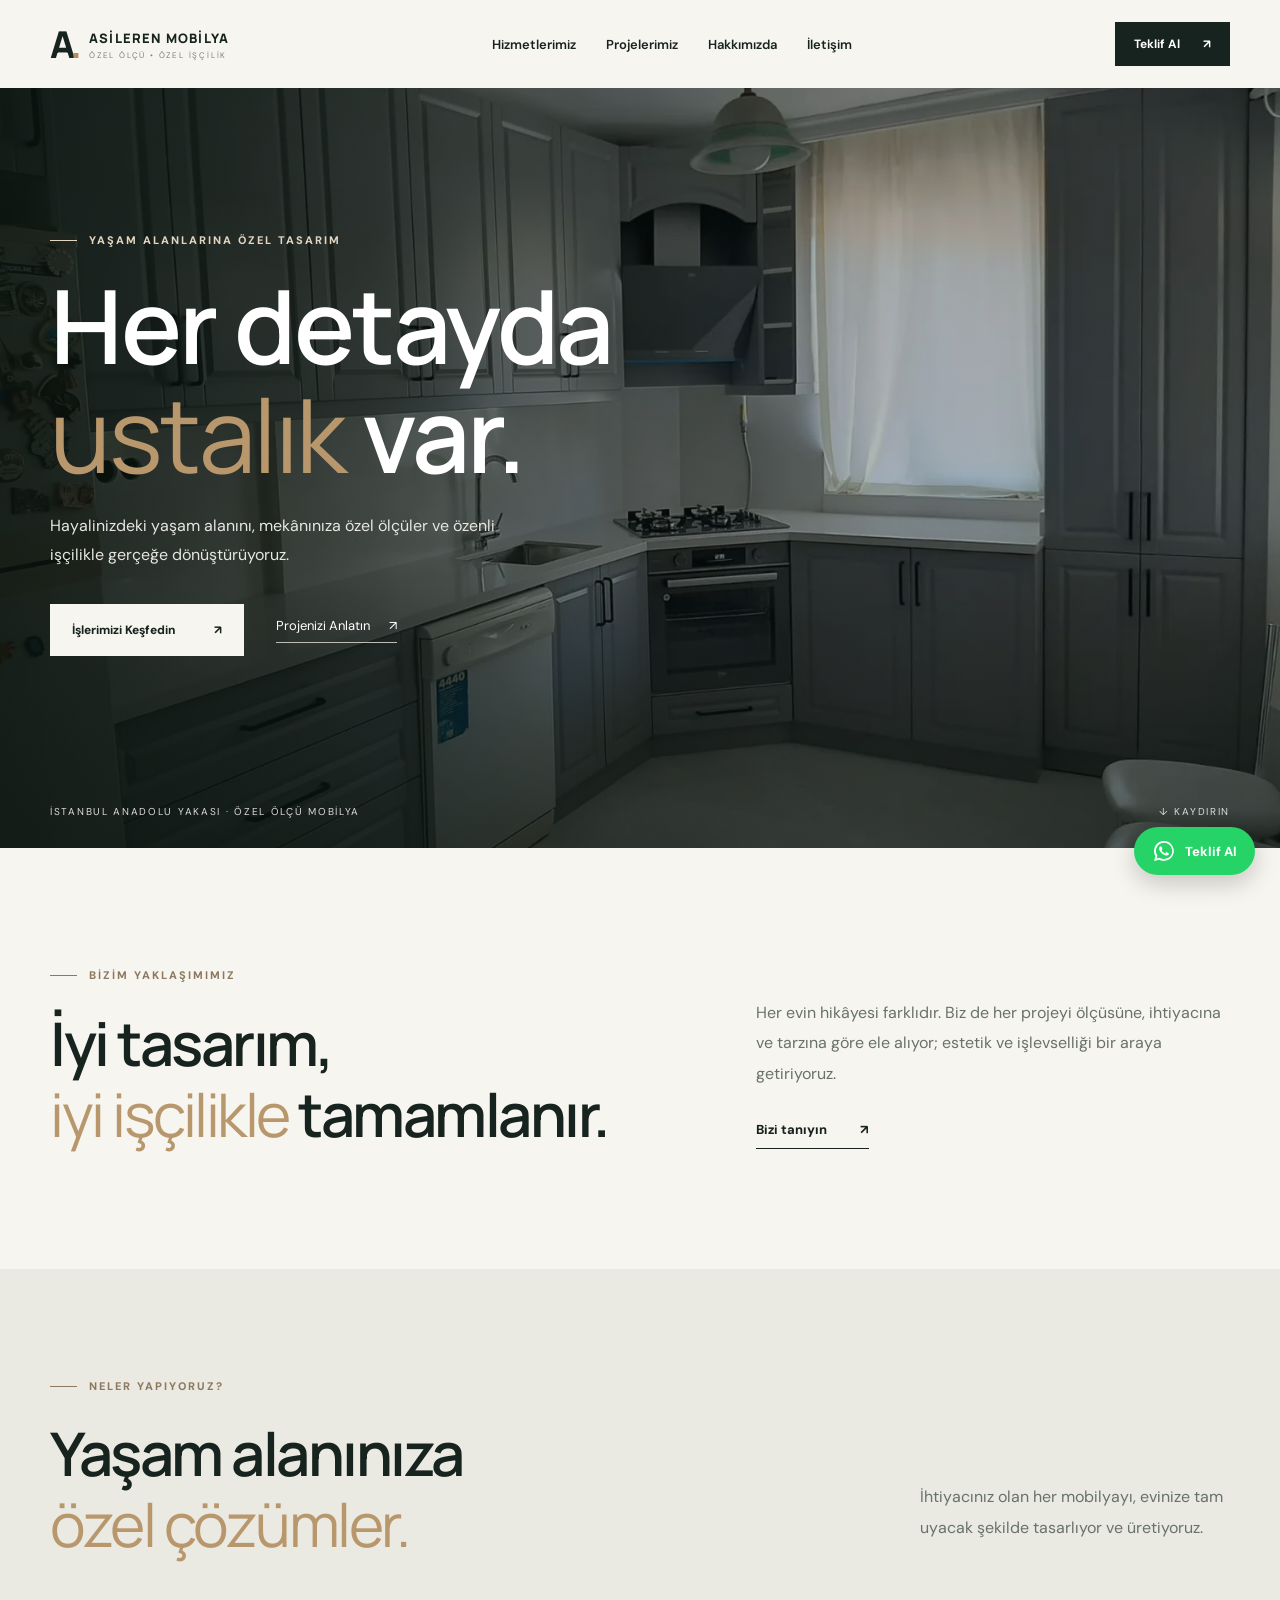
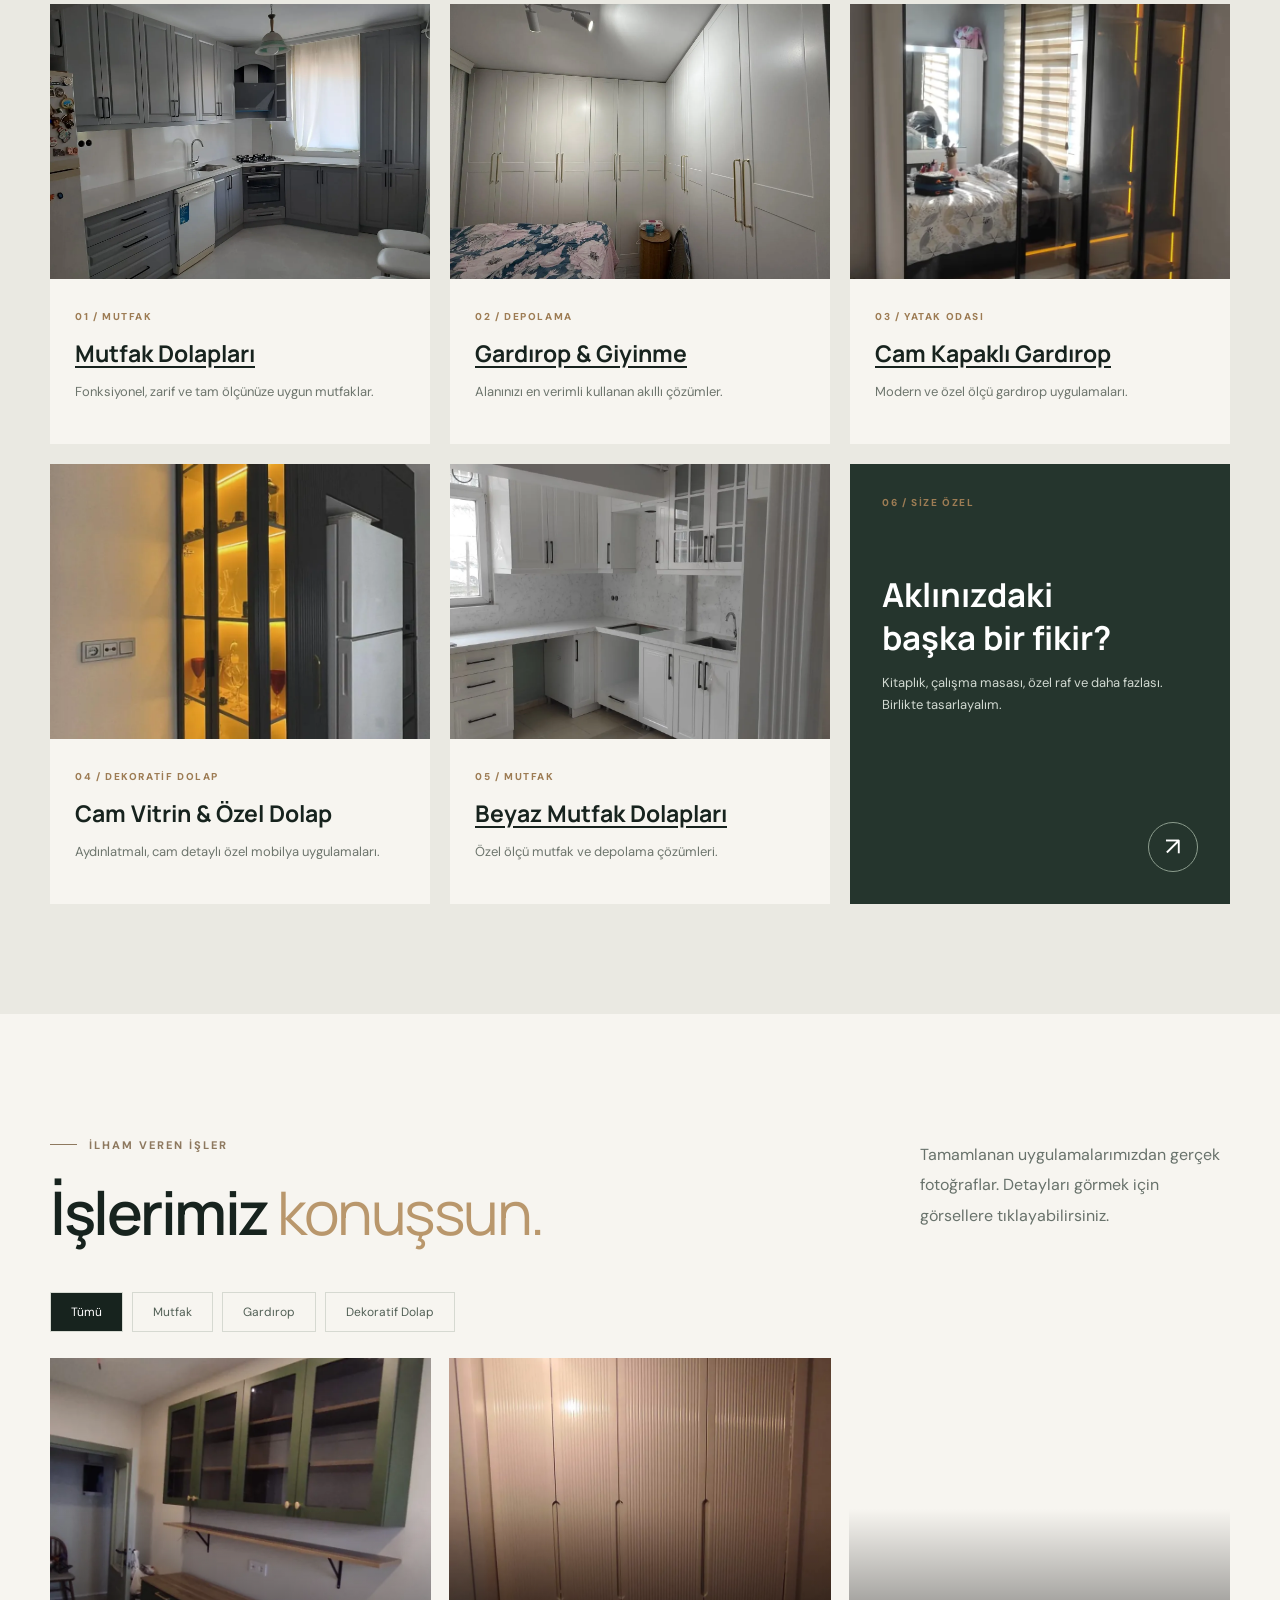
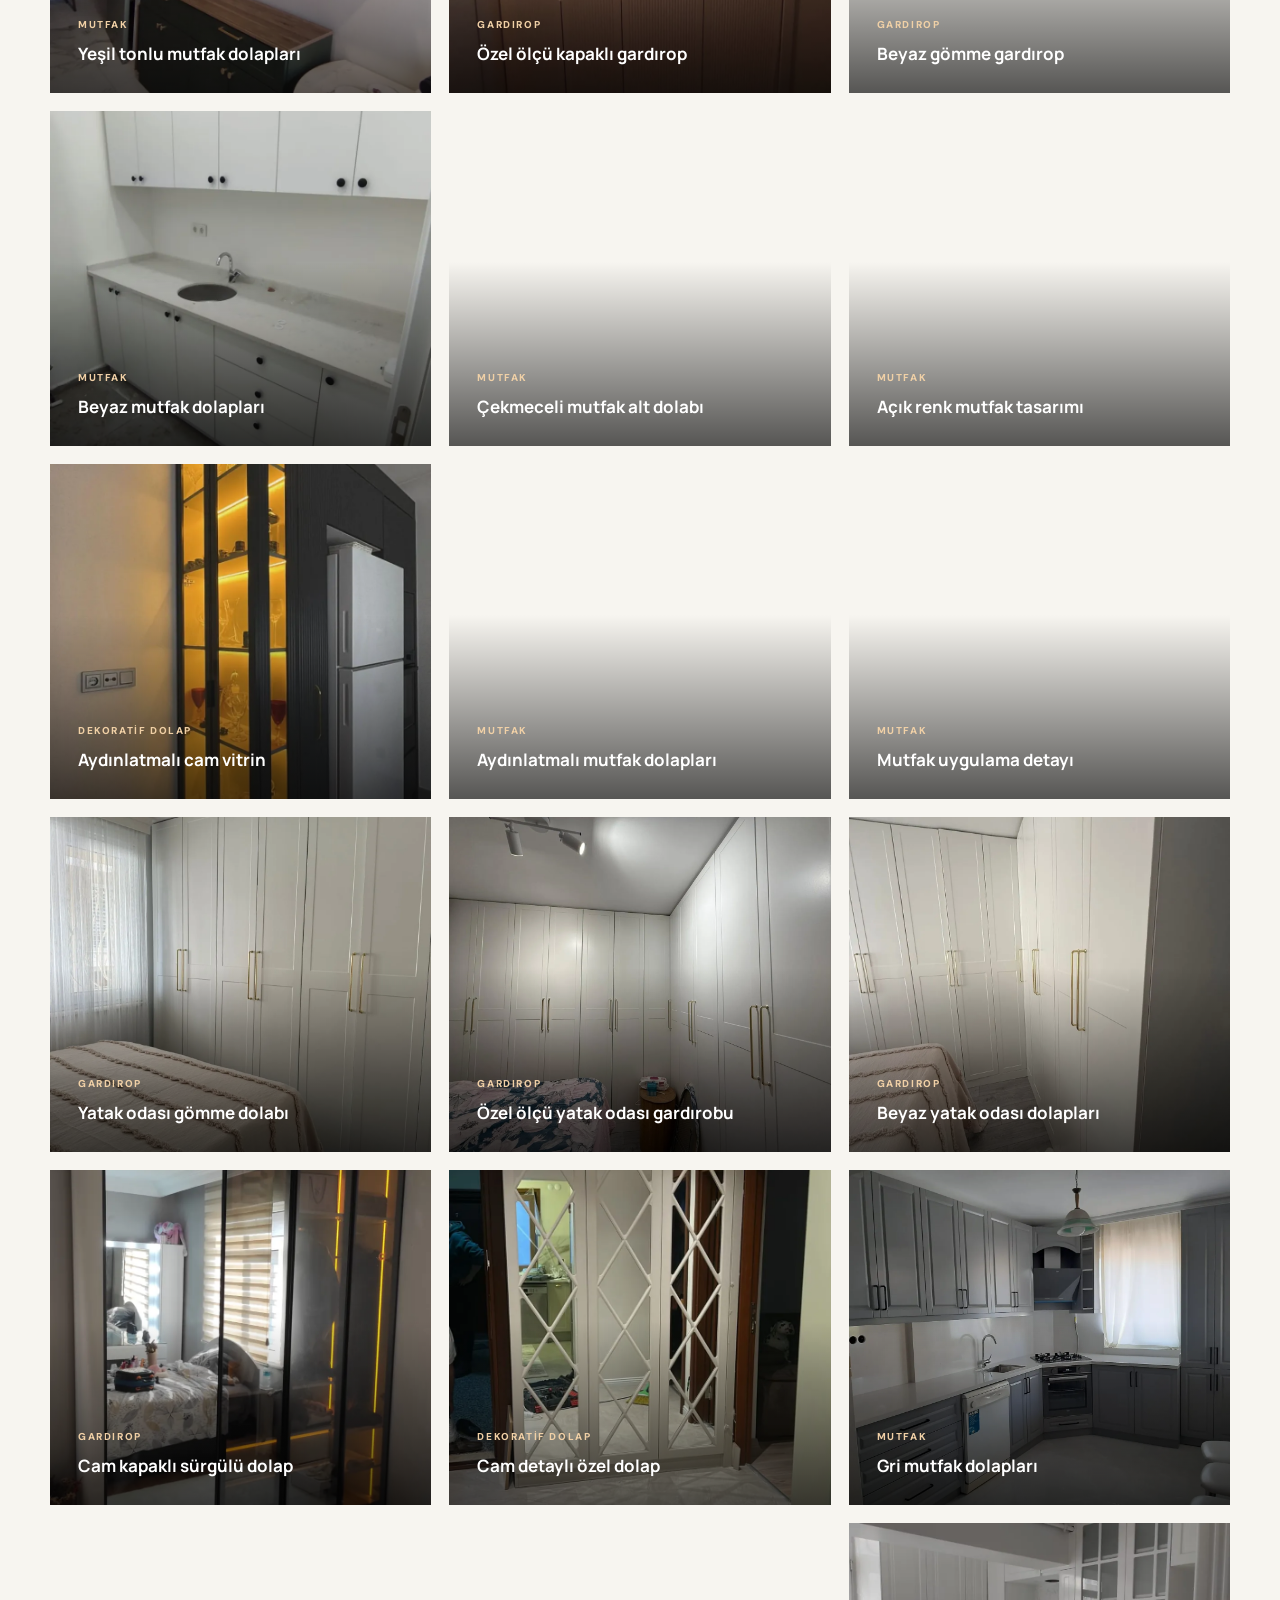
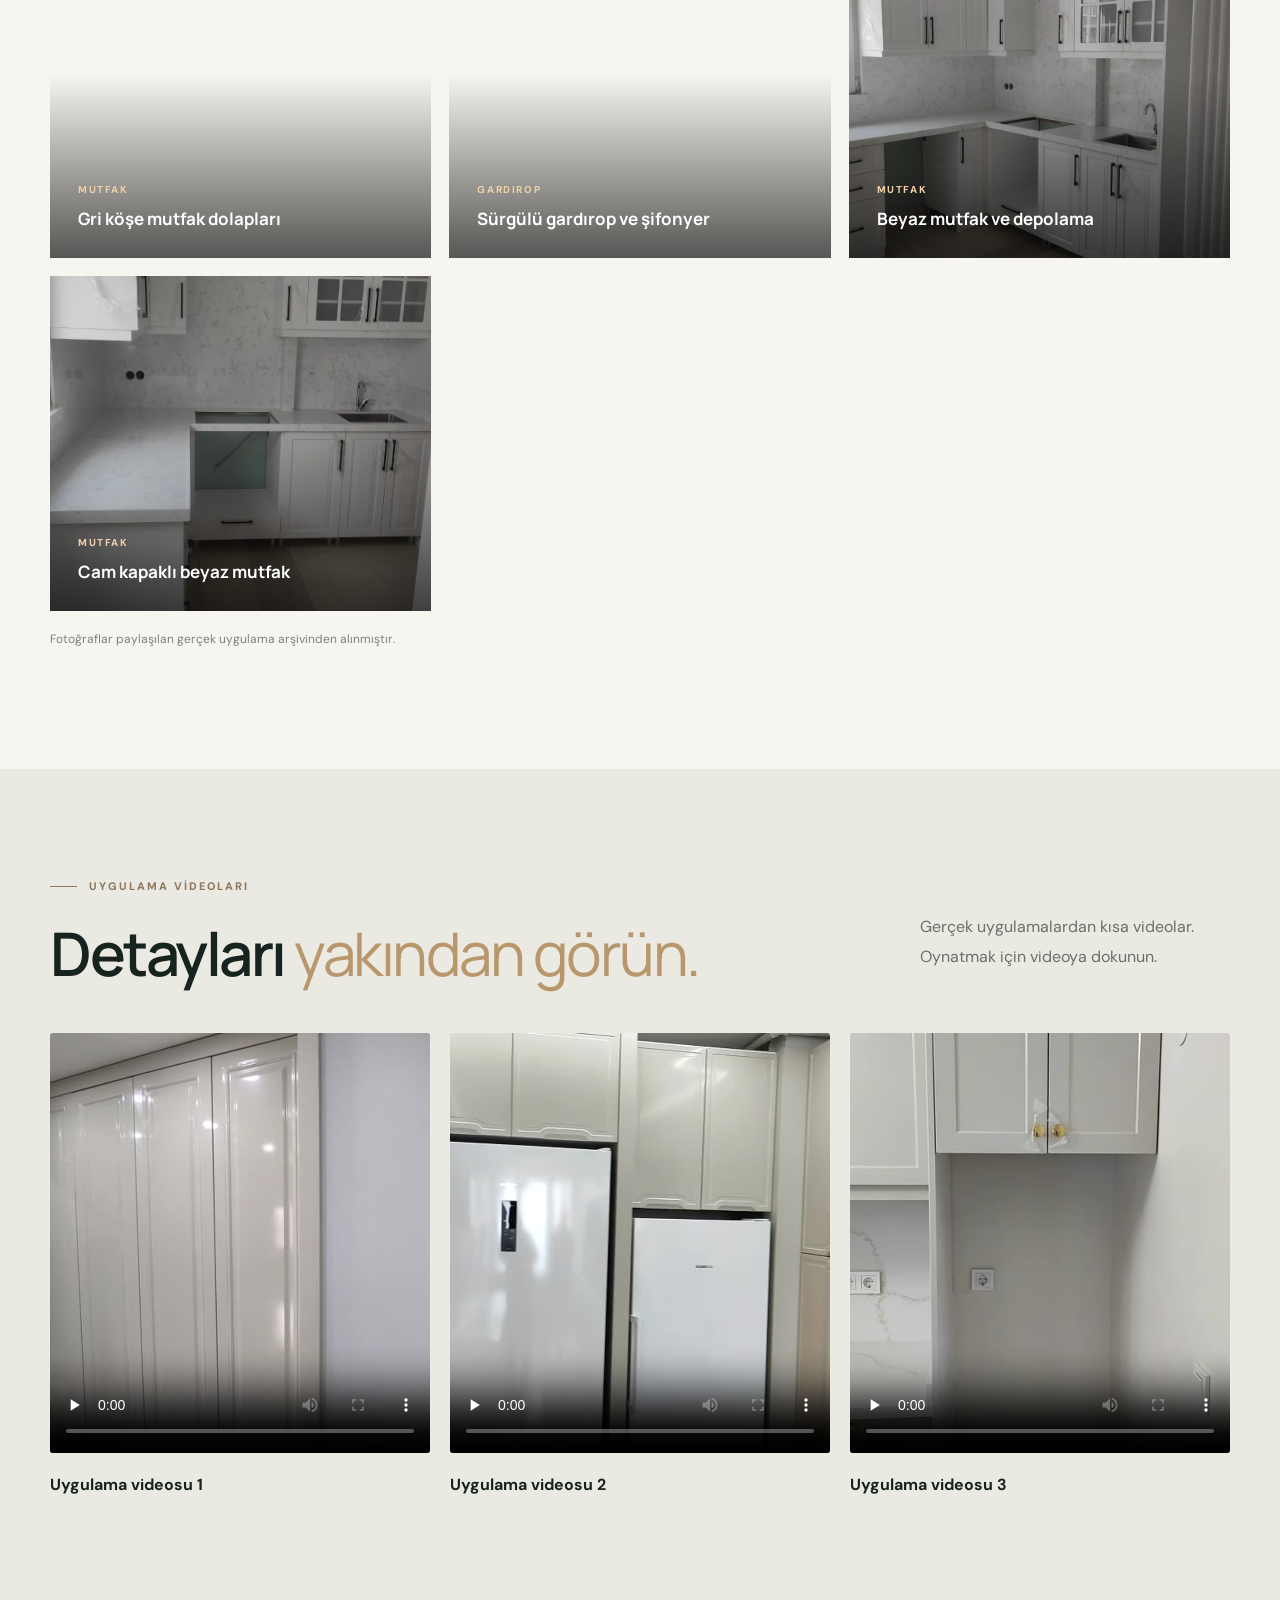
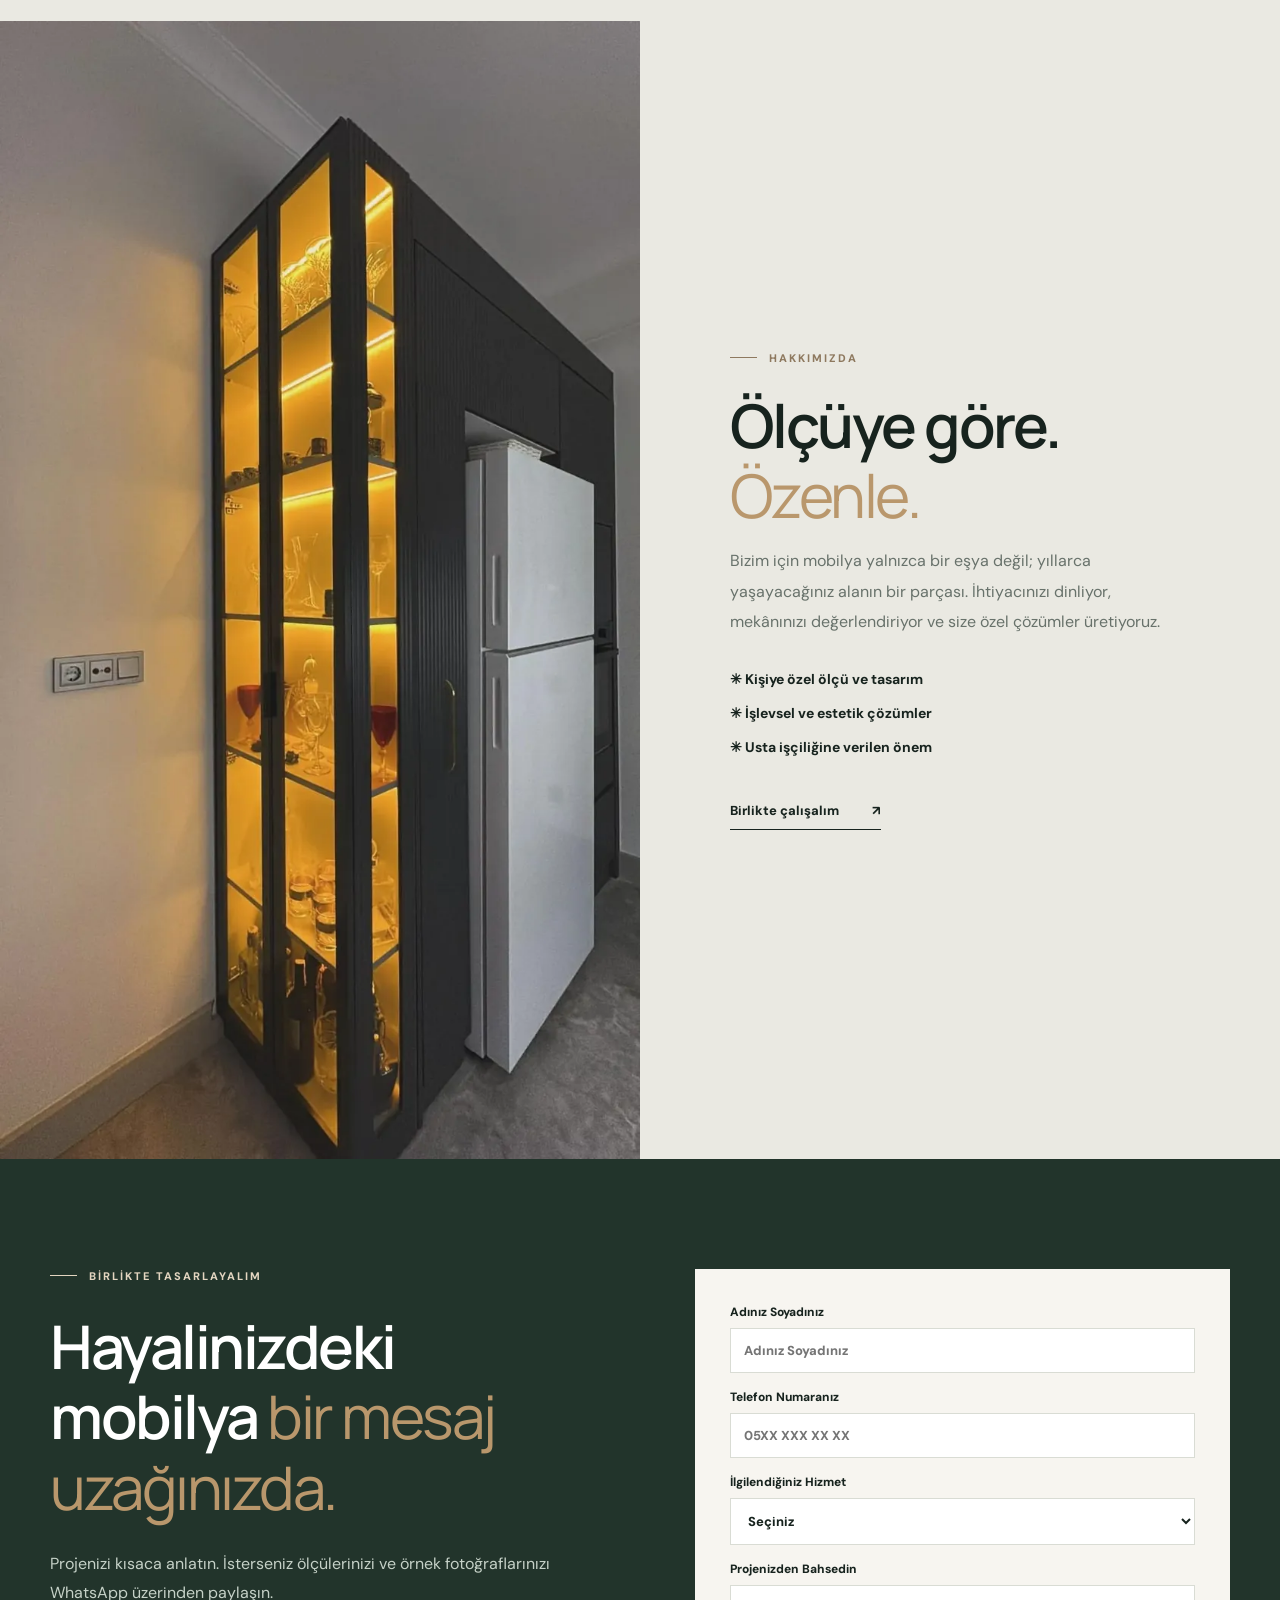
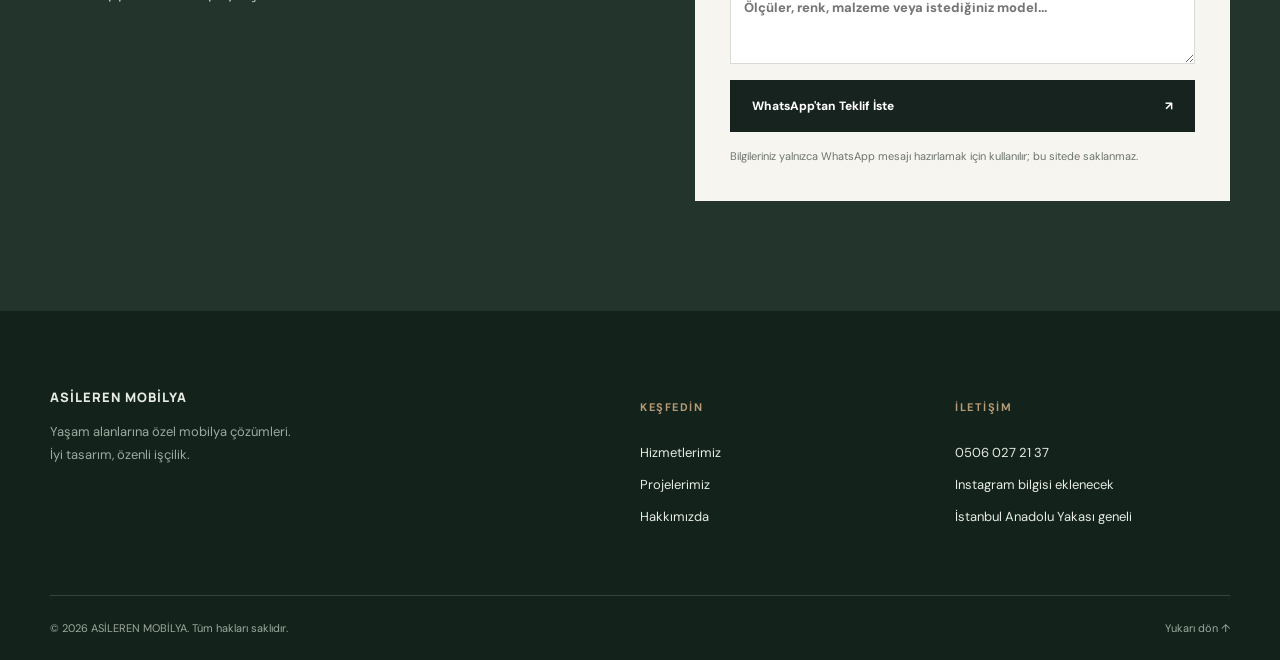
==== commit 00b7c70f: "Add files via upload" ====
--- a/index.html
+++ b/index.html
@@ -25,14 +25,14 @@
 <div class="service-grid">
 <article class="service-card"><img alt="Modern mutfak dolapları" decoding="async" loading="lazy" src="assets/proje-15.webp"/><div><span>01 / MUTFAK</span><h3><a href="mutfak-dolabi.html" style="color:inherit;text-decoration:underline;text-underline-offset:4px">Mutfak Dolapları</a></h3><p>Fonksiyonel, zarif ve tam ölçünüze uygun mutfaklar.</p></div></article>
 <article class="service-card"><img alt="Gardırop ve giyinme alanı" decoding="async" loading="lazy" src="assets/proje-11.webp"/><div><span>02 / DEPOLAMA</span><h3><a href="gardırop.html" style="color:inherit;text-decoration:underline;text-underline-offset:4px">Gardırop &amp; Giyinme</a></h3><p>Alanınızı en verimli kullanan akıllı çözümler.</p></div></article>
-<article class="service-card"><img alt="TV ünitesi bulunan modern salon" decoding="async" loading="lazy" src="assets/proje-13.webp"/><div><span>03 / YAŞAM ALANI</span><h3><a href="tv-unitesi.html" style="color:inherit;text-decoration:underline;text-underline-offset:4px">TV Üniteleri</a></h3><p>Salonunuzun karakterini tamamlayan tasarımlar.</p></div></article>
-<article class="service-card"><img alt="Modern antre ve vestiyer" decoding="async" loading="lazy" src="assets/proje-07.webp"/><div><span>04 / ANTRE</span><h3><a href="vestiyer.html" style="color:inherit;text-decoration:underline;text-underline-offset:4px">Vestiyer &amp; Portmanto</a></h3><p>İlk izlenimi güzelleştiren şık giriş alanları.</p></div></article>
-<article class="service-card"><img alt="Banyo dolabı" decoding="async" loading="lazy" src="assets/proje-18.webp"/><div><span>05 / BANYO</span><h3>Banyo Dolapları</h3><p>Dar alanlarda bile ferah ve düzenli çözümler.</p></div></article>
+<article class="service-card"><img alt="Cam kapaklı gardırop" decoding="async" loading="lazy" src="assets/proje-13.webp"/><div><span>03 / YATAK ODASI</span><h3><a href="gardırop.html" style="color:inherit;text-decoration:underline;text-underline-offset:4px">Cam Kapaklı Gardırop</a></h3><p>Modern ve özel ölçü gardırop uygulamaları.</p></div></article>
+<article class="service-card"><img alt="Aydınlatmalı cam vitrin ve özel dolap" decoding="async" loading="lazy" src="assets/proje-07.webp"/><div><span>04 / DEKORATİF DOLAP</span><h3>Cam Vitrin &amp; Özel Dolap</h3><p>Aydınlatmalı, cam detaylı özel mobilya uygulamaları.</p></div></article>
+<article class="service-card"><img alt="Beyaz mutfak dolapları" decoding="async" loading="lazy" src="assets/proje-18.webp"/><div><span>05 / MUTFAK</span><h3><a href="mutfak-dolabi.html" style="color:inherit;text-decoration:underline;text-underline-offset:4px">Beyaz Mutfak Dolapları</a></h3><p>Özel ölçü mutfak ve depolama çözümleri.</p></div></article>
 <article class="service-card service-plain"><div class="plain-content"><span>06 / SİZE ÖZEL</span><h3>Aklınızdaki<br/>başka bir fikir?</h3><p>Kitaplık, çalışma masası, özel raf ve daha fazlası. Birlikte tasarlayalım.</p><a aria-label="Teklif iste" class="circle-arrow" href="#teklif">↗</a></div></article>
 </div></div></section>
 <section class="portfolio section-pad" id="projeler"><div class="wrap"><div class="section-heading"><div><div class="eyebrow"><span class="line"></span> İLHAM VEREN İŞLER</div><h2>İşlerimiz <em>konuşsun.</em></h2></div><p>Tamamlanan uygulamalarımızdan gerçek fotoğraflar. Detayları görmek için görsellere tıklayabilirsiniz.</p></div>
-<div aria-label="Proje filtreleri" class="filters" role="group"><button class="filter active" data-filter="all">Tümü</button><button class="filter" data-filter="mutfak">Mutfak</button><button class="filter" data-filter="gardırop">Gardırop</button><button class="filter" data-filter="tv">TV Ünitesi</button><button class="filter" data-filter="vestiyer">Vestiyer</button></div>
-<div class="project-grid"><article class="project" data-cat="mutfak"><img alt="Asileren Mobilya - Yeşil tonlu mutfak dolapları uygulaması" decoding="async" height="1200" loading="lazy" src="assets/proje-01.webp" width="900"/><div class="project-info"><span>MUTFAK</span><h3>Yeşil tonlu mutfak dolapları</h3></div></article><article class="project" data-cat="gardırop"><img alt="Asileren Mobilya - Özel ölçü kapaklı gardırop uygulaması" decoding="async" height="1200" loading="lazy" src="assets/proje-02.webp" width="900"/><div class="project-info"><span>GARDIROP</span><h3>Özel ölçü kapaklı gardırop</h3></div></article><article class="project" data-cat="gardırop"><img alt="Asileren Mobilya - Beyaz gömme gardırop uygulaması" decoding="async" height="1200" loading="lazy" src="assets/proje-03.webp" width="900"/><div class="project-info"><span>GARDIROP</span><h3>Beyaz gömme gardırop</h3></div></article><article class="project" data-cat="mutfak"><img alt="Asileren Mobilya - Beyaz mutfak dolapları uygulaması" decoding="async" height="1200" loading="lazy" src="assets/proje-04.webp" width="900"/><div class="project-info"><span>MUTFAK</span><h3>Beyaz mutfak dolapları</h3></div></article><article class="project" data-cat="mutfak"><img alt="Asileren Mobilya - Çekmeceli mutfak alt dolabı uygulaması" decoding="async" height="1200" loading="lazy" src="assets/proje-05.webp" width="900"/><div class="project-info"><span>MUTFAK</span><h3>Çekmeceli mutfak alt dolabı</h3></div></article><article class="project" data-cat="mutfak"><img alt="Asileren Mobilya - Açık renk mutfak tasarımı uygulaması" decoding="async" height="1200" loading="lazy" src="assets/proje-06.webp" width="900"/><div class="project-info"><span>MUTFAK</span><h3>Açık renk mutfak tasarımı</h3></div></article><article class="project" data-cat="vestiyer"><img alt="Asileren Mobilya - Aydınlatmalı giriş dolabı uygulaması" decoding="async" height="1200" loading="lazy" src="assets/proje-07.webp" width="900"/><div class="project-info"><span>VESTIYER</span><h3>Aydınlatmalı giriş dolabı</h3></div></article><article class="project" data-cat="mutfak"><img alt="Asileren Mobilya - Aydınlatmalı mutfak dolapları uygulaması" decoding="async" height="1200" loading="lazy" src="assets/proje-08.webp" width="900"/><div class="project-info"><span>MUTFAK</span><h3>Aydınlatmalı mutfak dolapları</h3></div></article><article class="project" data-cat="mutfak"><img alt="Asileren Mobilya - Mutfak uygulama detayı uygulaması" decoding="async" height="1200" loading="lazy" src="assets/proje-09.webp" width="900"/><div class="project-info"><span>MUTFAK</span><h3>Mutfak uygulama detayı</h3></div></article><article class="project" data-cat="gardırop"><img alt="Asileren Mobilya - Yatak odası gömme dolabı uygulaması" decoding="async" height="1200" loading="lazy" src="assets/proje-10.webp" width="900"/><div class="project-info"><span>GARDIROP</span><h3>Yatak odası gömme dolabı</h3></div></article><article class="project" data-cat="gardırop"><img alt="Asileren Mobilya - Özel ölçü yatak odası gardırobu uygulaması" decoding="async" height="1200" loading="lazy" src="assets/proje-11.webp" width="900"/><div class="project-info"><span>GARDIROP</span><h3>Özel ölçü yatak odası gardırobu</h3></div></article><article class="project" data-cat="gardırop"><img alt="Asileren Mobilya - Beyaz yatak odası dolapları uygulaması" decoding="async" height="1200" loading="lazy" src="assets/proje-12.webp" width="900"/><div class="project-info"><span>GARDIROP</span><h3>Beyaz yatak odası dolapları</h3></div></article><article class="project" data-cat="gardırop"><img alt="Asileren Mobilya - Cam kapaklı sürgülü dolap uygulaması" decoding="async" height="1200" loading="lazy" src="assets/proje-13.webp" width="900"/><div class="project-info"><span>GARDIROP</span><h3>Cam kapaklı sürgülü dolap</h3></div></article><article class="project" data-cat="vestiyer"><img alt="Asileren Mobilya - Cam detaylı giriş dolabı uygulaması" decoding="async" height="1200" loading="lazy" src="assets/proje-14.webp" width="900"/><div class="project-info"><span>VESTIYER</span><h3>Cam detaylı giriş dolabı</h3></div></article><article class="project" data-cat="mutfak"><img alt="Asileren Mobilya - Gri mutfak dolapları uygulaması" decoding="async" height="1200" loading="lazy" src="assets/proje-15.webp" width="900"/><div class="project-info"><span>MUTFAK</span><h3>Gri mutfak dolapları</h3></div></article><article class="project" data-cat="mutfak"><img alt="Asileren Mobilya - Gri köşe mutfak dolapları uygulaması" decoding="async" height="1200" loading="lazy" src="assets/proje-16.webp" width="900"/><div class="project-info"><span>MUTFAK</span><h3>Gri köşe mutfak dolapları</h3></div></article><article class="project" data-cat="gardırop"><img alt="Asileren Mobilya - Sürgülü gardırop ve şifonyer uygulaması" decoding="async" height="1200" loading="lazy" src="assets/proje-17.webp" width="900"/><div class="project-info"><span>GARDIROP</span><h3>Sürgülü gardırop ve şifonyer</h3></div></article><article class="project" data-cat="mutfak"><img alt="Asileren Mobilya - Beyaz mutfak ve depolama uygulaması" decoding="async" height="1200" loading="lazy" src="assets/proje-18.webp" width="900"/><div class="project-info"><span>MUTFAK</span><h3>Beyaz mutfak ve depolama</h3></div></article><article class="project" data-cat="mutfak"><img alt="Asileren Mobilya - Cam kapaklı beyaz mutfak uygulaması" decoding="async" height="1200" loading="lazy" src="assets/proje-19.webp" width="900"/><div class="project-info"><span>MUTFAK</span><h3>Cam kapaklı beyaz mutfak</h3></div></article></div><p class="portfolio-note">Fotoğraflar paylaşılan gerçek uygulama arşivinden alınmıştır.</p></div></section>
+<div aria-label="Proje filtreleri" class="filters" role="group"><button class="filter active" data-filter="all">Tümü</button><button class="filter" data-filter="mutfak">Mutfak</button><button class="filter" data-filter="gardırop">Gardırop</button><button class="filter" data-filter="dekoratif">Dekoratif Dolap</button></div>
+<div class="project-grid"><article class="project" data-cat="mutfak"><img alt="Asileren Mobilya - Yeşil tonlu mutfak dolapları uygulaması" decoding="async" height="1200" loading="lazy" src="assets/proje-01.webp" width="900"/><div class="project-info"><span>MUTFAK</span><h3>Yeşil tonlu mutfak dolapları</h3></div></article><article class="project" data-cat="gardırop"><img alt="Asileren Mobilya - Özel ölçü kapaklı gardırop uygulaması" decoding="async" height="1200" loading="lazy" src="assets/proje-02.webp" width="900"/><div class="project-info"><span>GARDIROP</span><h3>Özel ölçü kapaklı gardırop</h3></div></article><article class="project" data-cat="gardırop"><img alt="Asileren Mobilya - Beyaz gömme gardırop uygulaması" decoding="async" height="1200" loading="lazy" src="assets/proje-03.webp" width="900"/><div class="project-info"><span>GARDIROP</span><h3>Beyaz gömme gardırop</h3></div></article><article class="project" data-cat="mutfak"><img alt="Asileren Mobilya - Beyaz mutfak dolapları uygulaması" decoding="async" height="1200" loading="lazy" src="assets/proje-04.webp" width="900"/><div class="project-info"><span>MUTFAK</span><h3>Beyaz mutfak dolapları</h3></div></article><article class="project" data-cat="mutfak"><img alt="Asileren Mobilya - Çekmeceli mutfak alt dolabı uygulaması" decoding="async" height="1200" loading="lazy" src="assets/proje-05.webp" width="900"/><div class="project-info"><span>MUTFAK</span><h3>Çekmeceli mutfak alt dolabı</h3></div></article><article class="project" data-cat="mutfak"><img alt="Asileren Mobilya - Açık renk mutfak tasarımı uygulaması" decoding="async" height="1200" loading="lazy" src="assets/proje-06.webp" width="900"/><div class="project-info"><span>MUTFAK</span><h3>Açık renk mutfak tasarımı</h3></div></article><article class="project" data-cat="dekoratif"><img alt="Asileren Mobilya - Aydınlatmalı cam vitrin uygulaması" decoding="async" height="1200" loading="lazy" src="assets/proje-07.webp" width="900"/><div class="project-info"><span>DEKORATİF DOLAP</span><h3>Aydınlatmalı cam vitrin</h3></div></article><article class="project" data-cat="mutfak"><img alt="Asileren Mobilya - Aydınlatmalı mutfak dolapları uygulaması" decoding="async" height="1200" loading="lazy" src="assets/proje-08.webp" width="900"/><div class="project-info"><span>MUTFAK</span><h3>Aydınlatmalı mutfak dolapları</h3></div></article><article class="project" data-cat="mutfak"><img alt="Asileren Mobilya - Mutfak uygulama detayı uygulaması" decoding="async" height="1200" loading="lazy" src="assets/proje-09.webp" width="900"/><div class="project-info"><span>MUTFAK</span><h3>Mutfak uygulama detayı</h3></div></article><article class="project" data-cat="gardırop"><img alt="Asileren Mobilya - Yatak odası gömme dolabı uygulaması" decoding="async" height="1200" loading="lazy" src="assets/proje-10.webp" width="900"/><div class="project-info"><span>GARDIROP</span><h3>Yatak odası gömme dolabı</h3></div></article><article class="project" data-cat="gardırop"><img alt="Asileren Mobilya - Özel ölçü yatak odası gardırobu uygulaması" decoding="async" height="1200" loading="lazy" src="assets/proje-11.webp" width="900"/><div class="project-info"><span>GARDIROP</span><h3>Özel ölçü yatak odası gardırobu</h3></div></article><article class="project" data-cat="gardırop"><img alt="Asileren Mobilya - Beyaz yatak odası dolapları uygulaması" decoding="async" height="1200" loading="lazy" src="assets/proje-12.webp" width="900"/><div class="project-info"><span>GARDIROP</span><h3>Beyaz yatak odası dolapları</h3></div></article><article class="project" data-cat="gardırop"><img alt="Asileren Mobilya - Cam kapaklı sürgülü dolap uygulaması" decoding="async" height="1200" loading="lazy" src="assets/proje-13.webp" width="900"/><div class="project-info"><span>GARDIROP</span><h3>Cam kapaklı sürgülü dolap</h3></div></article><article class="project" data-cat="dekoratif"><img alt="Asileren Mobilya - Cam detaylı özel dolap uygulaması" decoding="async" height="1200" loading="lazy" src="assets/proje-14.webp" width="900"/><div class="project-info"><span>DEKORATİF DOLAP</span><h3>Cam detaylı özel dolap</h3></div></article><article class="project" data-cat="mutfak"><img alt="Asileren Mobilya - Gri mutfak dolapları uygulaması" decoding="async" height="1200" loading="lazy" src="assets/proje-15.webp" width="900"/><div class="project-info"><span>MUTFAK</span><h3>Gri mutfak dolapları</h3></div></article><article class="project" data-cat="mutfak"><img alt="Asileren Mobilya - Gri köşe mutfak dolapları uygulaması" decoding="async" height="1200" loading="lazy" src="assets/proje-16.webp" width="900"/><div class="project-info"><span>MUTFAK</span><h3>Gri köşe mutfak dolapları</h3></div></article><article class="project" data-cat="gardırop"><img alt="Asileren Mobilya - Sürgülü gardırop ve şifonyer uygulaması" decoding="async" height="1200" loading="lazy" src="assets/proje-17.webp" width="900"/><div class="project-info"><span>GARDIROP</span><h3>Sürgülü gardırop ve şifonyer</h3></div></article><article class="project" data-cat="mutfak"><img alt="Asileren Mobilya - Beyaz mutfak ve depolama uygulaması" decoding="async" height="1200" loading="lazy" src="assets/proje-18.webp" width="900"/><div class="project-info"><span>MUTFAK</span><h3>Beyaz mutfak ve depolama</h3></div></article><article class="project" data-cat="mutfak"><img alt="Asileren Mobilya - Cam kapaklı beyaz mutfak uygulaması" decoding="async" height="1200" loading="lazy" src="assets/proje-19.webp" width="900"/><div class="project-info"><span>MUTFAK</span><h3>Cam kapaklı beyaz mutfak</h3></div></article></div><p class="portfolio-note">Fotoğraflar paylaşılan gerçek uygulama arşivinden alınmıştır.</p></div></section>
 <section class="video-section section-pad" id="videolar"><div class="wrap"><div class="section-heading"><div><div class="eyebrow"><span class="line"></span> UYGULAMA VİDEOLARI</div><h2>Detayları <em>yakından görün.</em></h2></div><p>Gerçek uygulamalardan kısa videolar. Oynatmak için videoya dokunun.</p></div><div class="video-grid"><article><video controls="" playsinline="" poster="assets/video-kapak-1.jpg" preload="none"><source src="assets/uygulama-video-1.mp4" type="video/mp4"/>Tarayıcınız video oynatmayı desteklemiyor.</video><h3>Uygulama videosu 1</h3></article><article><video controls="" playsinline="" poster="assets/video-kapak-2.jpg" preload="none"><source src="assets/uygulama-video-2.mp4" type="video/mp4"/>Tarayıcınız video oynatmayı desteklemiyor.</video><h3>Uygulama videosu 2</h3></article><article><video controls="" playsinline="" poster="assets/video-kapak-3.jpg" preload="none"><source src="assets/uygulama-video-3.mp4" type="video/mp4"/>Tarayıcınız video oynatmayı desteklemiyor.</video><h3>Uygulama videosu 3</h3></article></div></div></section><section class="about" id="hakkimizda"><div class="about-image"><img alt="Asileren Mobilya uygulaması - aydınlatmalı dolap" loading="lazy" src="assets/proje-07.webp"/></div><div class="about-copy"><div class="eyebrow"><span class="line"></span> HAKKIMIZDA</div><h2>Ölçüye göre.<br/><em>Özenle.</em></h2><p>Bizim için mobilya yalnızca bir eşya değil; yıllarca yaşayacağınız alanın bir parçası. İhtiyacınızı dinliyor, mekânınızı değerlendiriyor ve size özel çözümler üretiyoruz.</p><div class="about-points"><span>✳ Kişiye özel ölçü ve tasarım</span><span>✳ İşlevsel ve estetik çözümler</span><span>✳ Usta işçiliğine verilen önem</span></div><a class="under-link" href="#teklif">Birlikte çalışalım <span>↗</span></a></div></section>
 <section class="cta-section" id="teklif"><div class="wrap cta-grid"><div><div class="eyebrow light"><span class="line"></span> BİRLİKTE TASARLAYALIM</div><h2>Hayalinizdeki<br/>mobilya <em>bir mesaj uzağınızda.</em></h2><p>Projenizi kısaca anlatın. İsterseniz ölçülerinizi ve örnek fotoğraflarınızı WhatsApp üzerinden paylaşın.</p></div><form class="quote-form" id="quoteForm"><label>Adınız Soyadınız<input name="name" placeholder="Adınız Soyadınız" required=""/></label><label>Telefon Numaranız<input name="phone" placeholder="05XX XXX XX XX" required="" type="tel"/></label><label>İlgilendiğiniz Hizmet<select name="service" required=""><option value="">Seçiniz</option><option>Mutfak Dolabı</option><option>Gardırop</option><option>TV Ünitesi</option><option>Vestiyer</option><option>Banyo Dolabı</option><option>Diğer Özel Mobilya</option></select></label><label>Projenizden Bahsedin<textarea name="details" placeholder="Ölçüler, renk, malzeme veya istediğiniz model..." rows="3"></textarea></label><button class="btn btn-dark" type="submit">WhatsApp'tan Teklif İste <span>↗</span></button><small id="formNotice">Bilgileriniz yalnızca WhatsApp mesajı hazırlamak için kullanılır; bu sitede saklanmaz.</small></form></div></section>
 </main>
